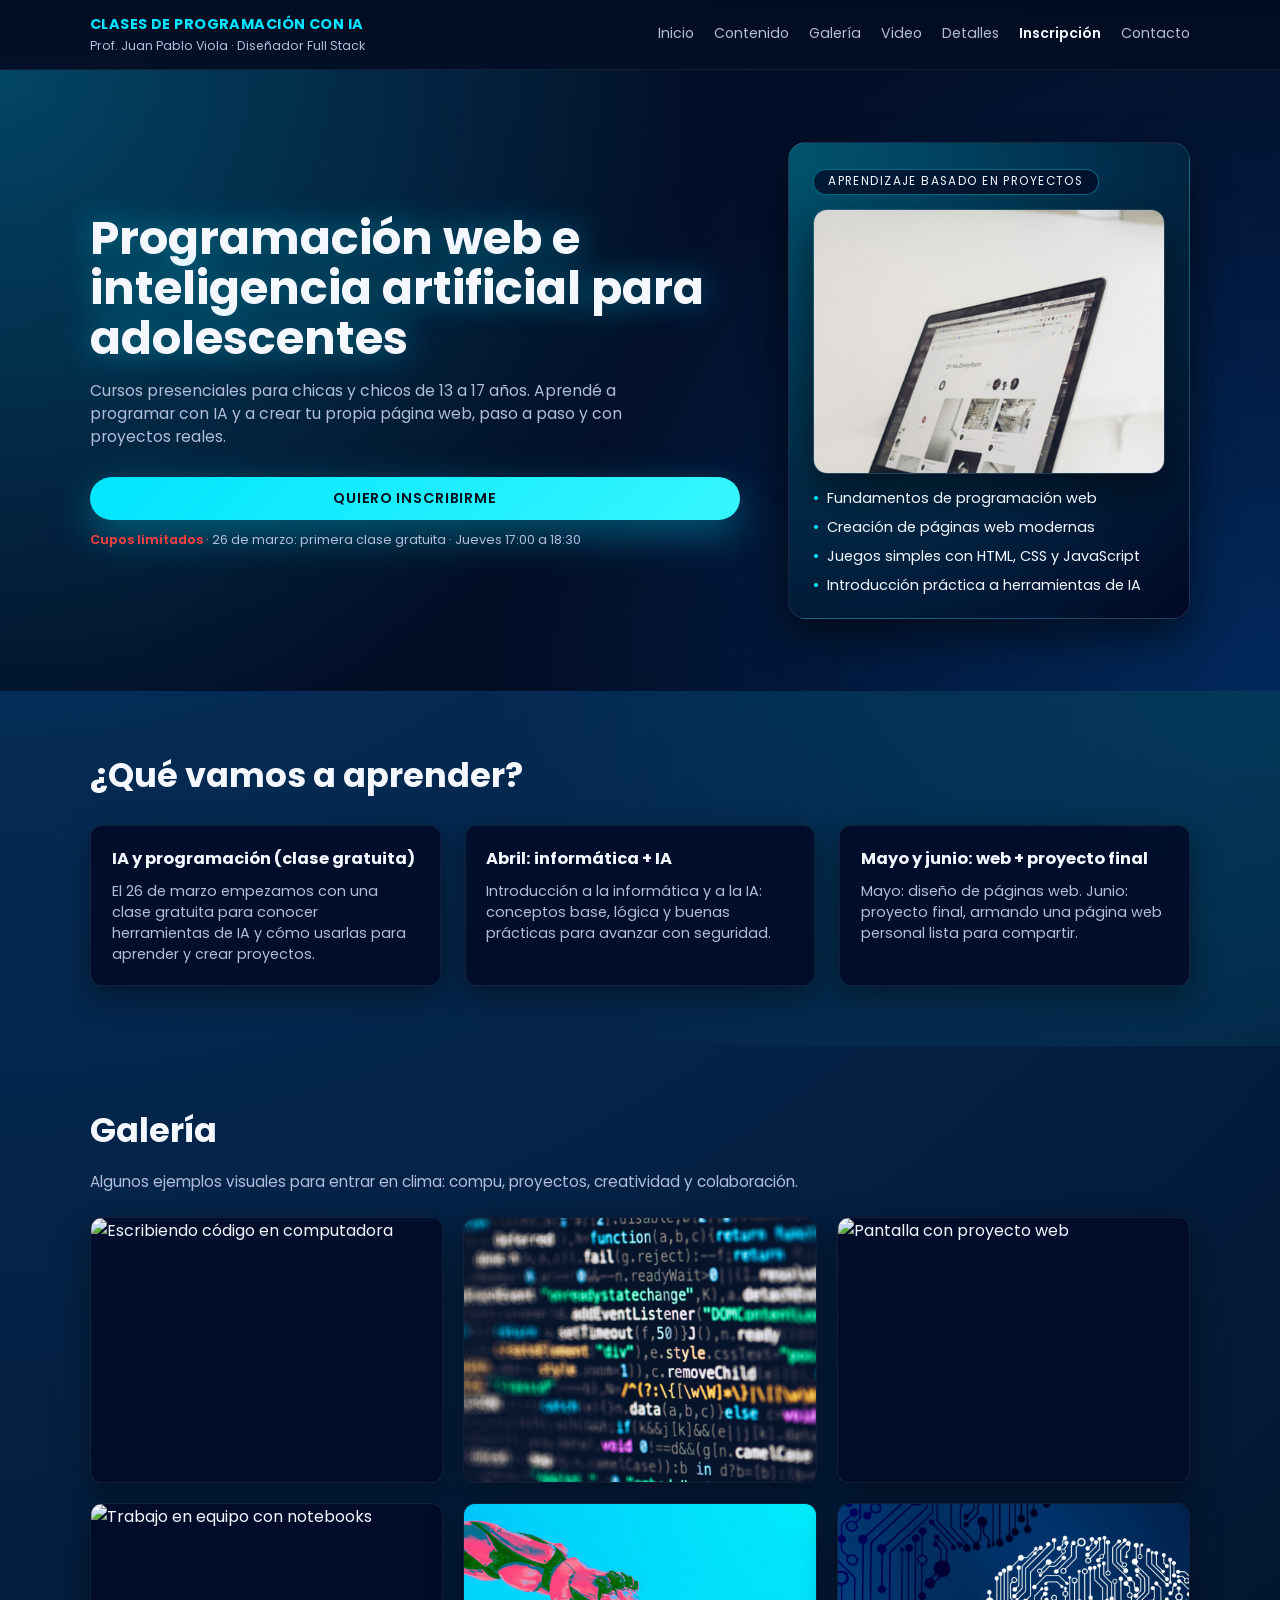
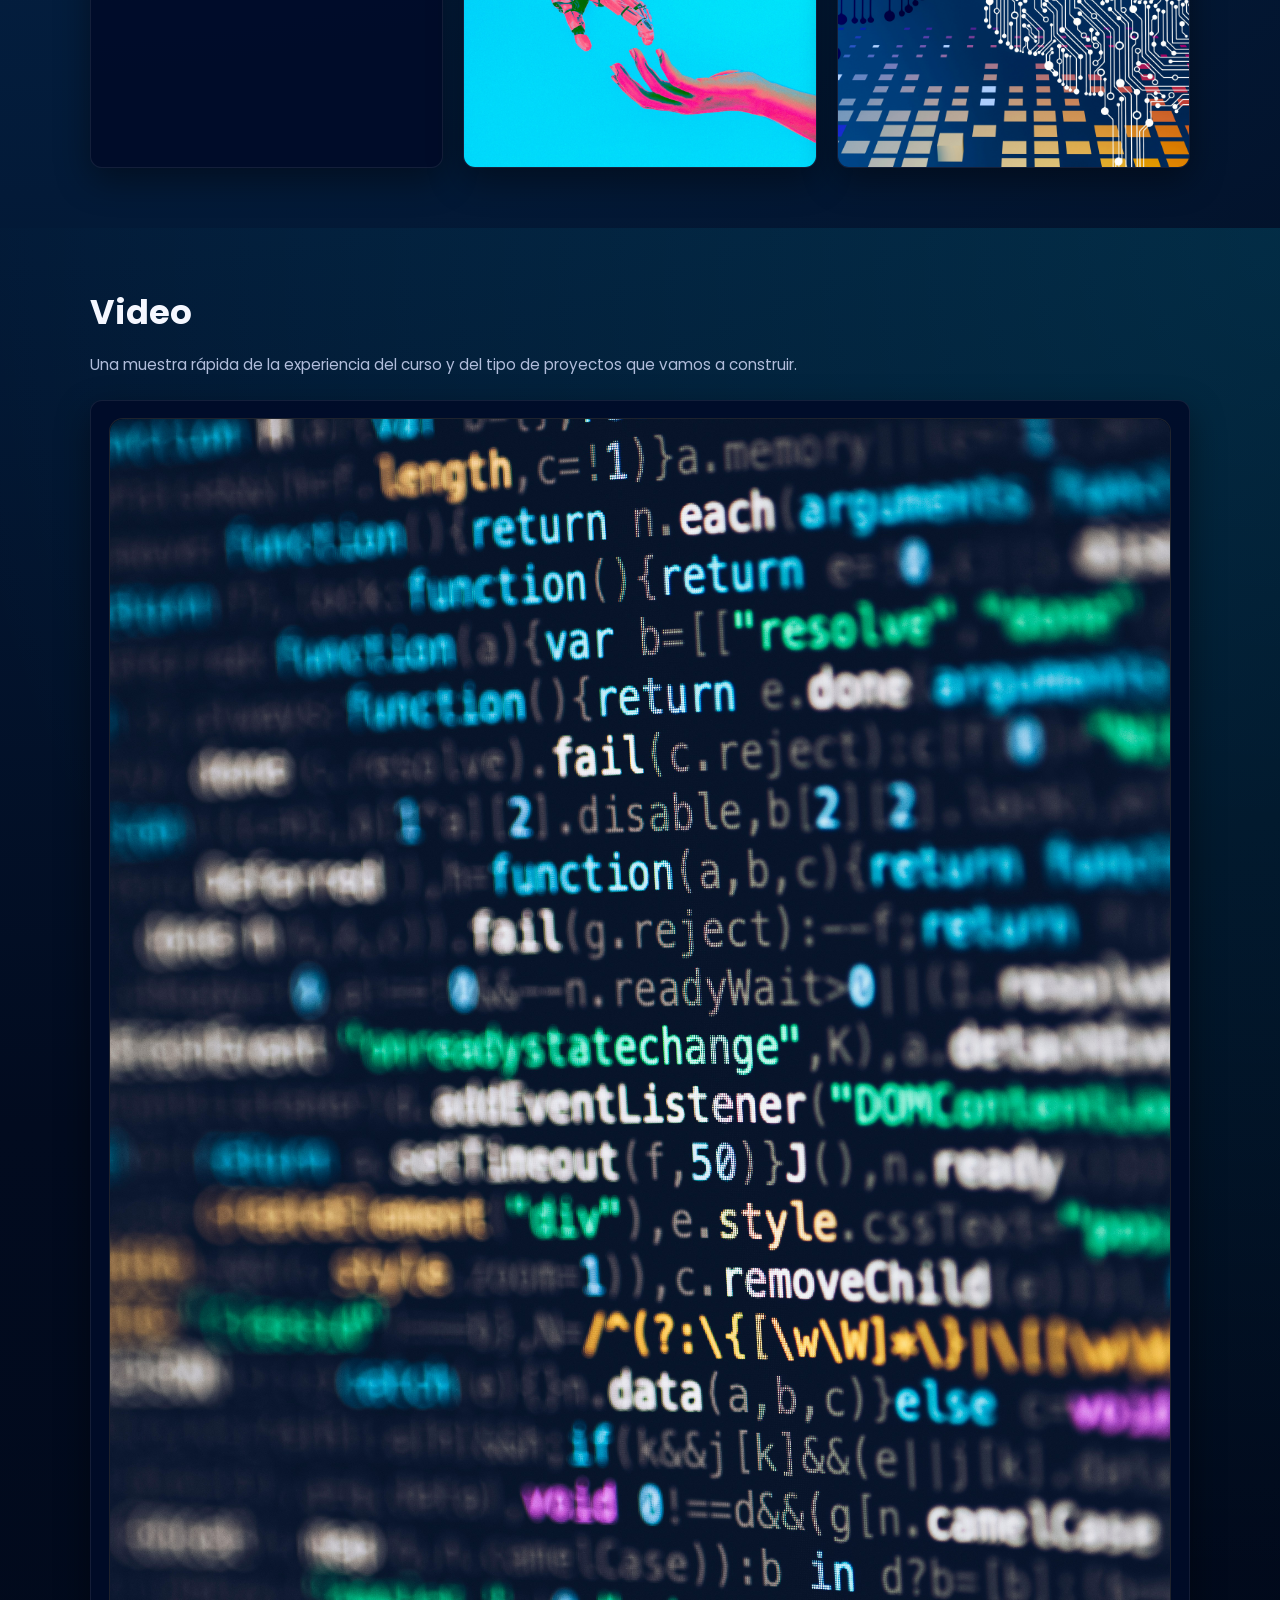
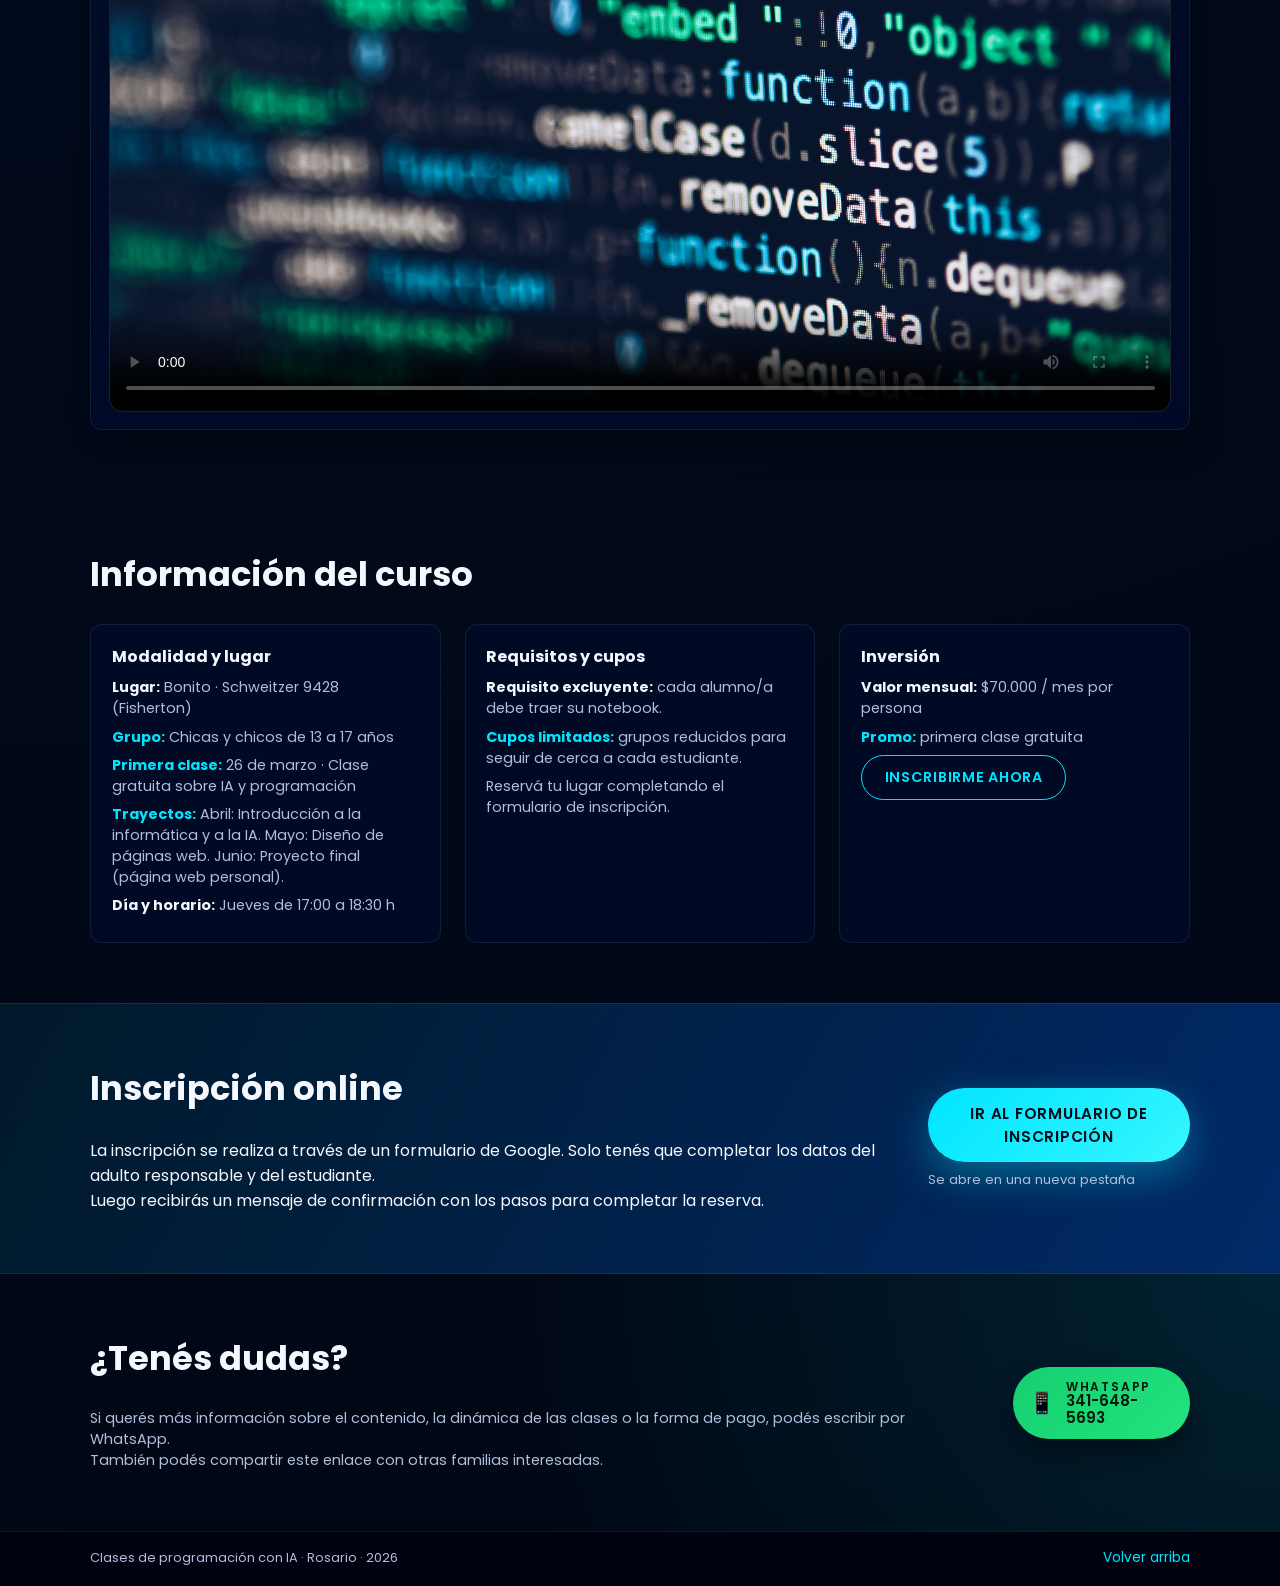
==== index.html @ 6ad3f444 "Agregar galería, video y actualizar info del curso" ====
<!DOCTYPE html>
<html lang="es">
<head>
  <meta charset="UTF-8">
  <meta name="viewport" content="width=device-width, initial-scale=1.0">
  <title>Clases de Programación con IA</title>
  <link rel="preconnect" href="https://fonts.googleapis.com">
  <link rel="preconnect" href="https://fonts.gstatic.com" crossorigin>
  <link href="https://fonts.googleapis.com/css2?family=Poppins:wght@300;400;600;700&display=swap" rel="stylesheet">
  <link rel="stylesheet" href="styles.css">
</head>
<body>
  <header class="header">
    <div class="container header-content">
      <div class="logo-area">
        <span class="logo-main">Clases de programación con IA</span>
        <span class="logo-sub">Prof. Juan Pablo Viola · Diseñador Full Stack</span>
      </div>
      <nav class="nav">
        <a href="#inicio" class="nav-link">Inicio</a>
        <a href="#contenido" class="nav-link">Contenido</a>
        <a href="#galeria" class="nav-link">Galería</a>
        <a href="#video" class="nav-link">Video</a>
        <a href="#detalles" class="nav-link">Detalles</a>
        <a href="#inscripcion" class="nav-link nav-highlight">Inscripción</a>
        <a href="#contacto" class="nav-link">Contacto</a>
      </nav>
    </div>
  </header>

  <main>
    <section id="inicio" class="section hero">
      <div class="hero-overlay"></div>
      <div class="container hero-content">
        <div class="hero-text">
          <h1>Programación web e inteligencia artificial para adolescentes</h1>
          <p class="hero-subtitle">Cursos presenciales para chicas y chicos de 13 a 17 años. Aprendé a programar con IA y a crear tu propia página web, paso a paso y con proyectos reales.</p>
          <div class="hero-cta">
            <button id="btn-inscripcion-hero" class="btn btn-primary">Quiero inscribirme</button>
            <span class="hero-note"><span class="hero-note-danger">Cupos limitados</span> · 26 de marzo: primera clase gratuita · Jueves 17:00 a 18:30</span>
          </div>
        </div>
        <div class="hero-side">
          <div class="hero-badge">Aprendizaje basado en proyectos</div>
          <img class="hero-photo" src="assests/charlesdeluvio-HTDVSbFsy3U-unsplash.jpg" alt="Adolescentes aprendiendo programación en notebook" loading="lazy">
          <ul class="hero-list">
            <li>Fundamentos de programación web</li>
            <li>Creación de páginas web modernas</li>
            <li>Juegos simples con HTML, CSS y JavaScript</li>
            <li>Introducción práctica a herramientas de IA</li>
          </ul>
        </div>
      </div>
    </section>

    <section id="contenido" class="section section-alt">
      <div class="container">
        <h2>¿Qué vamos a aprender?</h2>
        <div class="grid-3">
          <article class="card">
            <h3>IA y programación (clase gratuita)</h3>
            <p>El 26 de marzo empezamos con una clase gratuita para conocer herramientas de IA y cómo usarlas para aprender y crear proyectos.</p>
          </article>
          <article class="card">
            <h3>Abril: informática + IA</h3>
            <p>Introducción a la informática y a la IA: conceptos base, lógica y buenas prácticas para avanzar con seguridad.</p>
          </article>
          <article class="card">
            <h3>Mayo y junio: web + proyecto final</h3>
            <p>Mayo: diseño de páginas web. Junio: proyecto final, armando una página web personal lista para compartir.</p>
          </article>
        </div>
      </div>
    </section>

    <section id="galeria" class="section">
      <div class="container">
        <h2>Galería</h2>
        <p class="section-lead">Algunos ejemplos visuales para entrar en clima: compu, proyectos, creatividad y colaboración.</p>
        <div class="gallery-grid">
          <a class="gallery-item" href="assests/emiliano-vittoriosi-G_vWviqUCCg-unsplash.jpg" target="_blank" rel="noopener noreferrer">
            <img src="assests/emiliano-vittoriosi-G_vWviqUCCg-unsplash.jpg" alt="Escribiendo código en computadora" loading="lazy">
          </a>
          <a class="gallery-item" href="assests/markus-spiske-MgtHZ4zlC1U-unsplash.jpg" target="_blank" rel="noopener noreferrer">
            <img src="assests/markus-spiske-MgtHZ4zlC1U-unsplash.jpg" alt="Código y programación web" loading="lazy">
          </a>
          <a class="gallery-item" href="assests/maik-jonietz-_yMciiStJyY-unsplash.jpg" target="_blank" rel="noopener noreferrer">
            <img src="assests/maik-jonietz-_yMciiStJyY-unsplash.jpg" alt="Pantalla con proyecto web" loading="lazy">
          </a>
          <a class="gallery-item" href="assests/igor-omilaev-gVQLAbGVB6Q-unsplash.jpg" target="_blank" rel="noopener noreferrer">
            <img src="assests/igor-omilaev-gVQLAbGVB6Q-unsplash.jpg" alt="Trabajo en equipo con notebooks" loading="lazy">
          </a>
          <a class="gallery-item" href="assests/cash-macanaya-X9Cemmq4YjM-unsplash.jpg" target="_blank" rel="noopener noreferrer">
            <img src="assests/cash-macanaya-X9Cemmq4YjM-unsplash.jpg" alt="Estudiante concentrado programando" loading="lazy">
          </a>
          <a class="gallery-item" href="assests/steve-johnson-_0iV9LmPDn0-unsplash.jpg" target="_blank" rel="noopener noreferrer">
            <img src="assests/steve-johnson-_0iV9LmPDn0-unsplash.jpg" alt="Ilustración tecnológica y redes" loading="lazy">
          </a>
        </div>
      </div>
    </section>

    <section id="video" class="section section-alt">
      <div class="container">
        <h2>Video</h2>
        <p class="section-lead">Una muestra rápida de la experiencia del curso y del tipo de proyectos que vamos a construir.</p>
        <div class="video-card">
          <video class="promo-video" controls playsinline preload="metadata" poster="assests/markus-spiske-MgtHZ4zlC1U-unsplash.jpg">
            <source src="assests/cursoProgramacion_video.mp4" type="video/mp4">
            Tu navegador no soporta video HTML5. Podés descargarlo <a href="assests/cursoProgramacion_video.mp4">acá</a>.
          </video>
        </div>
      </div>
    </section>

    <section id="detalles" class="section">
      <div class="container">
        <h2>Información del curso</h2>
        <div class="details-grid">
          <div class="details-col">
            <h3>Modalidad y lugar</h3>
            <p><strong>Lugar:</strong> Bonito · Schweitzer 9428 (Fisherton)</p>
            <p><strong>Grupo:</strong> Chicas y chicos de 13 a 17 años</p>
            <p><strong>Primera clase:</strong> 26 de marzo · Clase gratuita sobre IA y programación</p>
            <p><strong>Trayectos:</strong> Abril: Introducción a la informática y a la IA. Mayo: Diseño de páginas web. Junio: Proyecto final (página web personal).</p>
            <p><strong>Día y horario:</strong> Jueves de 17:00 a 18:30 h</p>
          </div>
          <div class="details-col">
            <h3>Requisitos y cupos</h3>
            <p><strong>Requisito excluyente:</strong> cada alumno/a debe traer su notebook.</p>
            <p><strong>Cupos limitados:</strong> grupos reducidos para seguir de cerca a cada estudiante.</p>
            <p class="details-highlight">Reservá tu lugar completando el formulario de inscripción.</p>
          </div>
          <div class="details-col">
            <h3>Inversión</h3>
            <p><strong>Valor mensual:</strong> $70.000 / mes por persona</p>
            <p><strong>Promo:</strong> primera clase gratuita</p>
            <button id="btn-inscripcion-detalles" class="btn btn-outline">Inscribirme ahora</button>
          </div>
        </div>
      </div>
    </section>

    <section id="inscripcion" class="section section-accent">
      <div class="container inscripcion-content">
        <div>
          <h2>Inscripción online</h2>
          <p>La inscripción se realiza a través de un formulario de Google. Solo tenés que completar los datos del adulto responsable y del estudiante.</p>
          <p>Luego recibirás un mensaje de confirmación con los pasos para completar la reserva.</p>
        </div>
        <div class="inscripcion-actions">
          <button id="btn-inscripcion-form" class="btn btn-primary btn-lg">Ir al formulario de inscripción</button>
          <span class="inscripcion-note">Se abre en una nueva pestaña</span>
        </div>
      </div>
    </section>

    <section id="contacto" class="section section-alt">
      <div class="container contacto-content">
        <div>
          <h2>¿Tenés dudas?</h2>
          <p>Si querés más información sobre el contenido, la dinámica de las clases o la forma de pago, podés escribir por WhatsApp.</p>
          <p>También podés compartir este enlace con otras familias interesadas.</p>
        </div>
        <a href="https://wa.me/543416485693" class="whatsapp-link" target="_blank" rel="noopener noreferrer">
          <span class="whatsapp-icon">📱</span>
          <span class="whatsapp-text">
            <span class="whatsapp-label">WhatsApp</span>
            <span class="whatsapp-number">341-648-5693</span>
          </span>
        </a>
      </div>
    </section>
  </main>

  <footer class="footer">
    <div class="container footer-content">
      <span>Clases de programación con IA · Rosario · 2026</span>
      <button id="btn-volver-arriba" class="btn-link">Volver arriba</button>
    </div>
  </footer>

  <script src="script.js" defer></script>
</body>
</html>
---- styles.css ----
:root {
  --color-bg: #020b1f;
  --color-bg-alt: #04142f;
  --color-accent: #00e5ff;
  --color-accent-soft: rgba(0, 229, 255, 0.16);
  --color-danger: #ff4040;
  --color-text: #f5f7ff;
  --color-muted: #b1bddb;
  --color-border: rgba(255, 255, 255, 0.08);
  --shadow-soft: 0 18px 40px rgba(0, 0, 0, 0.55);
  --radius-lg: 18px;
  --radius-md: 12px;
  --radius-pill: 999px;
}

* {
  box-sizing: border-box;
  margin: 0;
  padding: 0;
}

body {
  font-family: "Poppins", system-ui, -apple-system, BlinkMacSystemFont, "Segoe UI", sans-serif;
  background: radial-gradient(circle at top left, #053768 0, #020b1f 55%, #000714 100%);
  color: var(--color-text);
  min-height: 100vh;
}

img {
  max-width: 100%;
  display: block;
}

a {
  text-decoration: none;
  color: inherit;
}

button {
  font-family: inherit;
}

.container {
  width: min(1100px, 92vw);
  margin: 0 auto;
}

.header {
  position: sticky;
  top: 0;
  z-index: 20;
  background: linear-gradient(to bottom, rgba(2, 11, 31, 0.96), rgba(2, 11, 31, 0.86));
  backdrop-filter: blur(14px);
  border-bottom: 1px solid var(--color-border);
}

.header-content {
  display: flex;
  align-items: center;
  justify-content: space-between;
  gap: 2rem;
  padding: 0.9rem 0;
}

.logo-area {
  display: flex;
  flex-direction: column;
  gap: 0.1rem;
}

.logo-main {
  font-weight: 700;
  letter-spacing: 0.03em;
  text-transform: uppercase;
  font-size: 0.9rem;
  color: var(--color-accent);
}

.logo-sub {
  font-size: 0.78rem;
  color: var(--color-muted);
}

.nav {
  display: flex;
  gap: 1.25rem;
  font-size: 0.88rem;
}

.nav-link {
  position: relative;
  color: var(--color-muted);
  padding-bottom: 0.15rem;
}

.nav-link::after {
  content: "";
  position: absolute;
  left: 0;
  bottom: 0;
  width: 0;
  height: 2px;
  border-radius: 999px;
  background: linear-gradient(90deg, var(--color-accent), #36f6ff);
  transition: width 0.2s ease-out;
}

.nav-link:hover,
.nav-link:focus-visible {
  color: var(--color-text);
}

.nav-link:hover::after,
.nav-link:focus-visible::after {
  width: 100%;
}

.nav-highlight {
  color: var(--color-text);
  font-weight: 600;
}

.section {
  padding: 3.75rem 0;
}

.section-alt {
  background: radial-gradient(circle at top right, rgba(0, 229, 255, 0.12), transparent 60%);
}

.section-accent {
  background: linear-gradient(120deg, rgba(0, 229, 255, 0.08), rgba(0, 44, 111, 0.92));
  border-block: 1px solid var(--color-border);
}

.section h2 {
  font-size: clamp(1.65rem, 2vw + 1rem, 2.1rem);
  margin-bottom: 1.5rem;
}

.section-lead {
  font-size: 0.95rem;
  color: var(--color-muted);
  max-width: 52rem;
  margin-top: -0.6rem;
  margin-bottom: 1.5rem;
}

.hero {
  position: relative;
  padding-top: 4.5rem;
  padding-bottom: 4.5rem;
  overflow: hidden;
}

.hero-overlay {
  position: absolute;
  inset: 0;
  background-image:
    radial-gradient(circle at 0% 0%, rgba(0, 229, 255, 0.28), transparent 50%),
    radial-gradient(circle at 100% 100%, rgba(0, 55, 122, 0.7), transparent 55%),
    linear-gradient(135deg, rgba(3, 7, 33, 0.9), rgba(2, 11, 31, 1));
  opacity: 0.9;
}

.hero::before {
  content: "";
  position: absolute;
  inset: 30% -40% -10%;
  background-image: linear-gradient(120deg, rgba(0, 229, 255, 0.4) 0, transparent 40%, transparent 60%, rgba(0, 229, 255, 0.4) 100%);
  opacity: 0.12;
  transform: skewY(-6deg);
}

.hero-content {
  position: relative;
  display: grid;
  grid-template-columns: minmax(0, 2.1fr) minmax(0, 1.3fr);
  gap: 3rem;
  align-items: center;
}

.hero-text h1 {
  font-size: clamp(2.15rem, 2.8vw + 1.4rem, 2.9rem);
  line-height: 1.08;
  margin-bottom: 1rem;
  text-shadow: 0 0 32px rgba(0, 229, 255, 0.45);
}

.hero-subtitle {
  font-size: 0.98rem;
  color: var(--color-muted);
  max-width: 34rem;
}

.hero-cta {
  margin-top: 1.8rem;
  display: flex;
  flex-direction: column;
  gap: 0.7rem;
}

.hero-note {
  font-size: 0.8rem;
  color: var(--color-muted);
}

.hero-note-danger {
  color: var(--color-danger);
  font-weight: 600;
}

.hero-side {
  background: radial-gradient(circle at top left, rgba(0, 229, 255, 0.32), rgba(0, 6, 33, 0.95));
  border-radius: var(--radius-lg);
  padding: 1.6rem 1.5rem 1.4rem;
  border: 1px solid rgba(255, 255, 255, 0.1);
  box-shadow: var(--shadow-soft);
  display: flex;
  flex-direction: column;
  gap: 0.9rem;
}

.hero-photo {
  width: 100%;
  aspect-ratio: 4 / 3;
  object-fit: cover;
  border-radius: 14px;
  border: 1px solid rgba(255, 255, 255, 0.12);
  box-shadow: 0 16px 40px rgba(0, 0, 0, 0.55);
}

.hero-badge {
  align-self: flex-start;
  padding: 0.22rem 0.9rem;
  border-radius: var(--radius-pill);
  font-size: 0.74rem;
  text-transform: uppercase;
  letter-spacing: 0.12em;
  background: rgba(0, 11, 37, 0.76);
  border: 1px solid rgba(0, 229, 255, 0.4);
}

.hero-list {
  list-style: none;
  display: flex;
  flex-direction: column;
  gap: 0.5rem;
  font-size: 0.9rem;
}

.hero-list li::before {
  content: "•";
  color: var(--color-accent);
  margin-right: 0.5rem;
}

.grid-3 {
  display: grid;
  grid-template-columns: repeat(3, minmax(0, 1fr));
  gap: 1.5rem;
  margin-top: 0.8rem;
}

.card {
  background: rgba(1, 12, 40, 0.9);
  border-radius: var(--radius-md);
  padding: 1.25rem 1.3rem;
  border: 1px solid var(--color-border);
  box-shadow: 0 10px 30px rgba(0, 0, 0, 0.4);
}

.card h3 {
  font-size: 1.02rem;
  margin-bottom: 0.6rem;
}

.card p {
  font-size: 0.9rem;
  color: var(--color-muted);
}

.gallery-grid {
  display: grid;
  grid-template-columns: repeat(3, minmax(0, 1fr));
  gap: 1.25rem;
}

.gallery-item {
  display: block;
  border-radius: var(--radius-md);
  overflow: hidden;
  border: 1px solid var(--color-border);
  background: rgba(1, 12, 40, 0.9);
  box-shadow: 0 12px 34px rgba(0, 0, 0, 0.42);
  transition: transform 0.14s ease-out, box-shadow 0.14s ease-out, border-color 0.14s ease-out;
}

.gallery-item:hover,
.gallery-item:focus-visible {
  transform: translateY(-2px);
  border-color: rgba(0, 229, 255, 0.35);
  box-shadow: 0 18px 44px rgba(0, 0, 0, 0.55);
}

.gallery-item img {
  width: 100%;
  height: 100%;
  aspect-ratio: 4 / 3;
  object-fit: cover;
}

.video-card {
  background: rgba(1, 12, 40, 0.9);
  border-radius: var(--radius-md);
  padding: 1.1rem;
  border: 1px solid var(--color-border);
  box-shadow: 0 12px 34px rgba(0, 0, 0, 0.42);
}

.promo-video {
  width: 100%;
  display: block;
  border-radius: 14px;
  border: 1px solid rgba(255, 255, 255, 0.12);
  background: rgba(0, 0, 0, 0.6);
}

.details-grid {
  display: grid;
  grid-template-columns: repeat(3, minmax(0, 1fr));
  gap: 1.5rem;
  margin-top: 0.8rem;
}

.details-col {
  background: rgba(1, 11, 37, 0.95);
  border-radius: var(--radius-md);
  padding: 1.2rem 1.3rem;
  border: 1px solid var(--color-border);
}

.details-col h3 {
  font-size: 1rem;
  margin-bottom: 0.5rem;
}

.details-col p {
  font-size: 0.9rem;
  color: var(--color-muted);
  margin-bottom: 0.45rem;
}

.details-highlight {
  margin-top: 0.4rem;
  color: var(--color-accent);
}

.inscripcion-content {
  display: flex;
  align-items: center;
  justify-content: space-between;
  gap: 2.5rem;
}

.inscripcion-actions {
  display: flex;
  flex-direction: column;
  gap: 0.5rem;
  align-items: flex-start;
}

.inscripcion-note {
  font-size: 0.82rem;
  color: var(--color-muted);
}

.contacto-content {
  display: flex;
  align-items: center;
  justify-content: space-between;
  gap: 2.5rem;
}

.contacto-content p {
  font-size: 0.9rem;
  color: var(--color-muted);
}

.whatsapp-link {
  display: inline-flex;
  align-items: center;
  gap: 0.7rem;
  padding: 0.8rem 1rem;
  border-radius: var(--radius-pill);
  background: linear-gradient(135deg, #15d072, #23e27e);
  color: #021b09;
  font-weight: 600;
  box-shadow: 0 12px 28px rgba(0, 0, 0, 0.45);
}

.whatsapp-icon {
  font-size: 1.3rem;
}

.whatsapp-text {
  display: flex;
  flex-direction: column;
  line-height: 1.1;
}

.whatsapp-label {
  font-size: 0.75rem;
  text-transform: uppercase;
  letter-spacing: 0.15em;
}

.whatsapp-number {
  font-size: 0.95rem;
}

.btn {
  border: none;
  border-radius: var(--radius-pill);
  padding: 0.7rem 1.4rem;
  font-size: 0.9rem;
  font-weight: 600;
  letter-spacing: 0.05em;
  text-transform: uppercase;
  cursor: pointer;
  transition: transform 0.12s ease-out, box-shadow 0.12s ease-out, background 0.12s ease-out, color 0.12s ease-out, border-color 0.12s ease-out;
}

.btn-primary {
  background: linear-gradient(135deg, var(--color-accent), #36f6ff);
  color: #02101b;
  box-shadow: 0 14px 40px rgba(0, 229, 255, 0.35);
}

.btn-primary:hover {
  transform: translateY(-1px);
  box-shadow: 0 16px 46px rgba(0, 229, 255, 0.45);
}

.btn-outline {
  background: transparent;
  color: var(--color-accent);
  border: 1px solid var(--color-accent);
}

.btn-outline:hover {
  background: var(--color-accent-soft);
}

.btn-lg {
  padding-inline: 1.9rem;
  padding-block: 0.9rem;
  font-size: 0.95rem;
}

.btn-link {
  border: none;
  background: none;
  color: var(--color-accent);
  font-size: 0.85rem;
  cursor: pointer;
  padding: 0;
}

.btn-link:hover {
  text-decoration: underline;
}

.footer {
  border-top: 1px solid var(--color-border);
  background: rgba(0, 3, 16, 0.96);
}

.footer-content {
  display: flex;
  align-items: center;
  justify-content: space-between;
  gap: 1rem;
  padding: 1rem 0 1.1rem;
  font-size: 0.8rem;
  color: var(--color-muted);
}

.footer-content span {
  white-space: nowrap;
}

.footer-content button {
  white-space: nowrap;
}

.details-col p strong {
  color: var(--color-text);
}

.details-col p:nth-child(3) strong,
.details-col p:nth-child(4) strong,
.details-col p:nth-child(5) strong {
  color: var(--color-accent);
}

.details-col p:nth-child(2) strong {
  color: var(--color-text);
}

.section-accent .details-highlight,
.section-accent .inscripcion-note {
  color: var(--color-muted);
}

.danger-text {
  color: var(--color-danger);
}

@media (max-width: 900px) {
  .header-content {
    flex-direction: column;
    align-items: flex-start;
  }

  .nav {
    flex-wrap: wrap;
  }

  .hero-content {
    grid-template-columns: minmax(0, 1.7fr);
  }

  .hero-side {
    margin-top: 1.8rem;
  }

  .grid-3,
  .details-grid,
  .gallery-grid {
    grid-template-columns: minmax(0, 1fr);
  }

  .inscripcion-content,
  .contacto-content {
    flex-direction: column;
    align-items: flex-start;
  }

  .footer-content {
    flex-direction: column;
    align-items: flex-start;
  }
}

@media (max-width: 600px) {
  .header-content {
    padding-inline: 0.4rem;
  }

  .hero {
    padding-top: 3.6rem;
  }

  .hero-text h1 {
    font-size: 1.85rem;
  }

  .hero-subtitle {
    font-size: 0.9rem;
  }

  .section {
    padding: 3rem 0;
  }
}
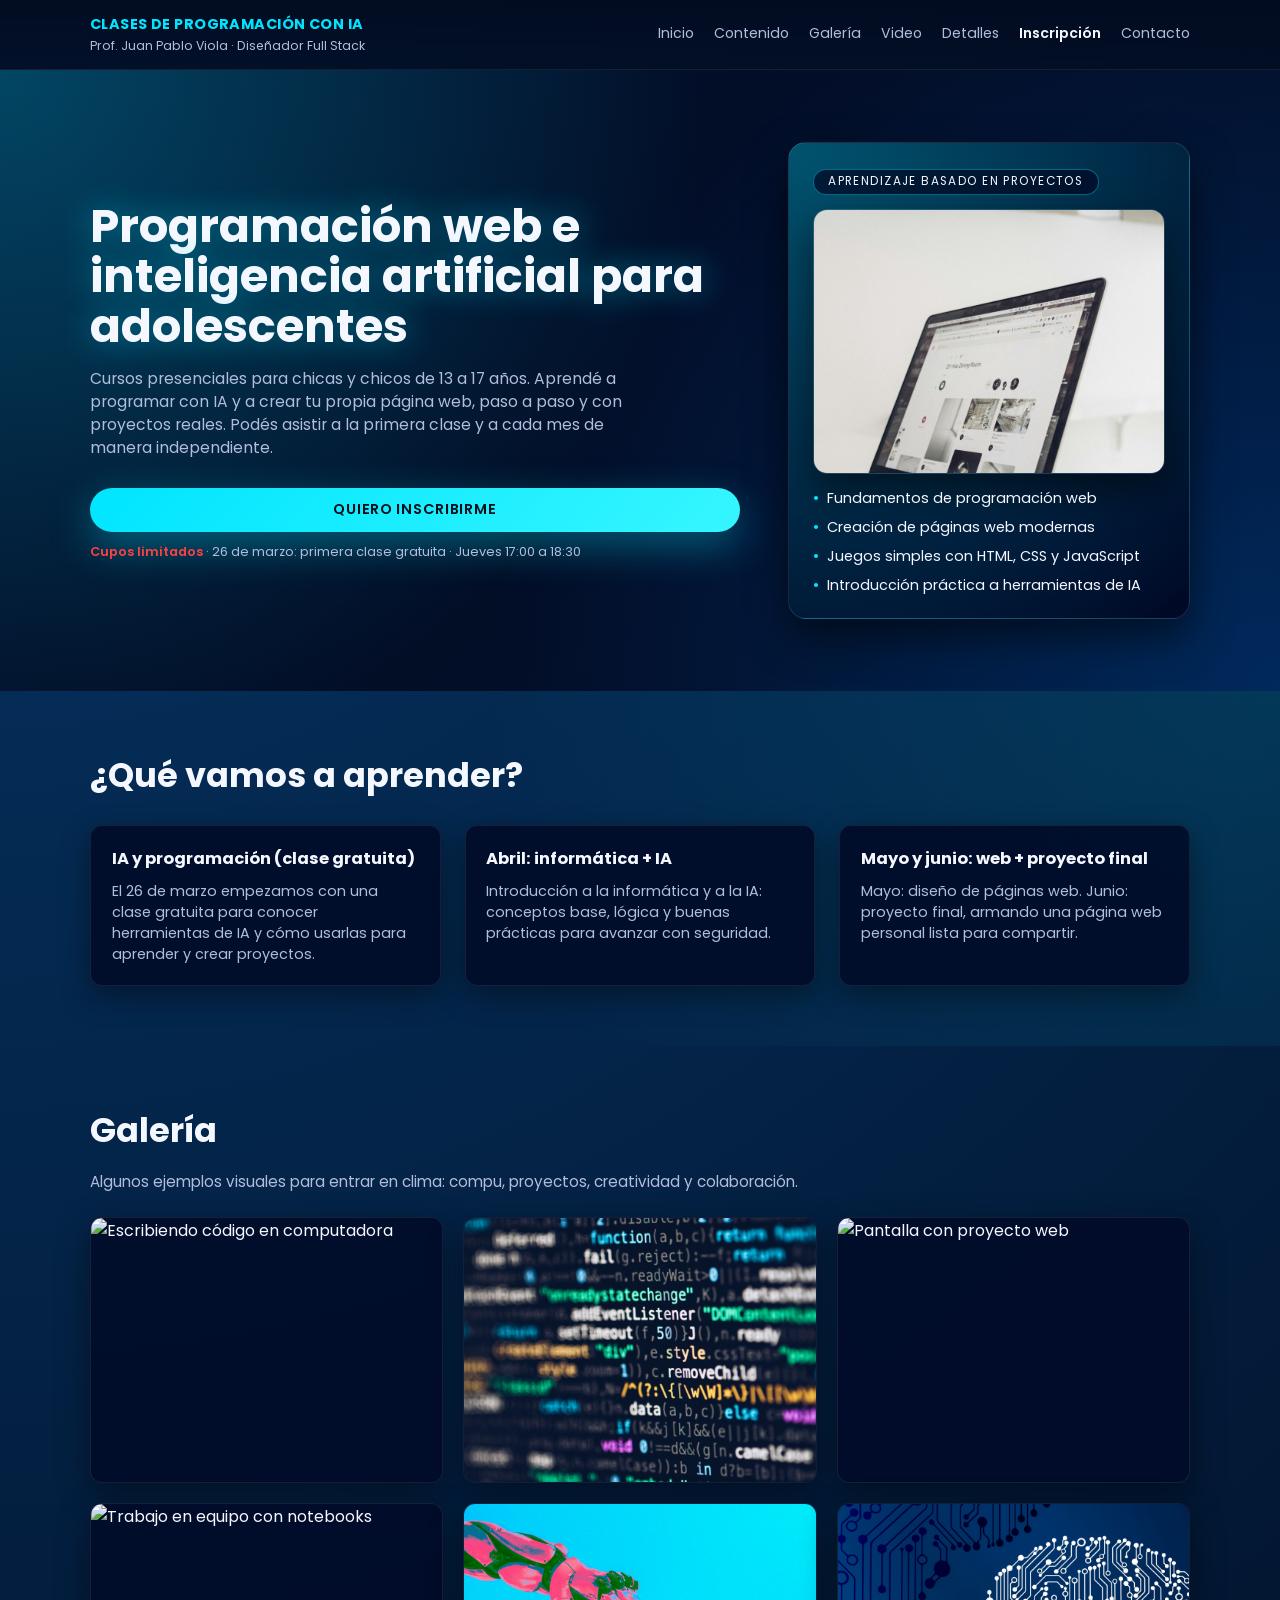
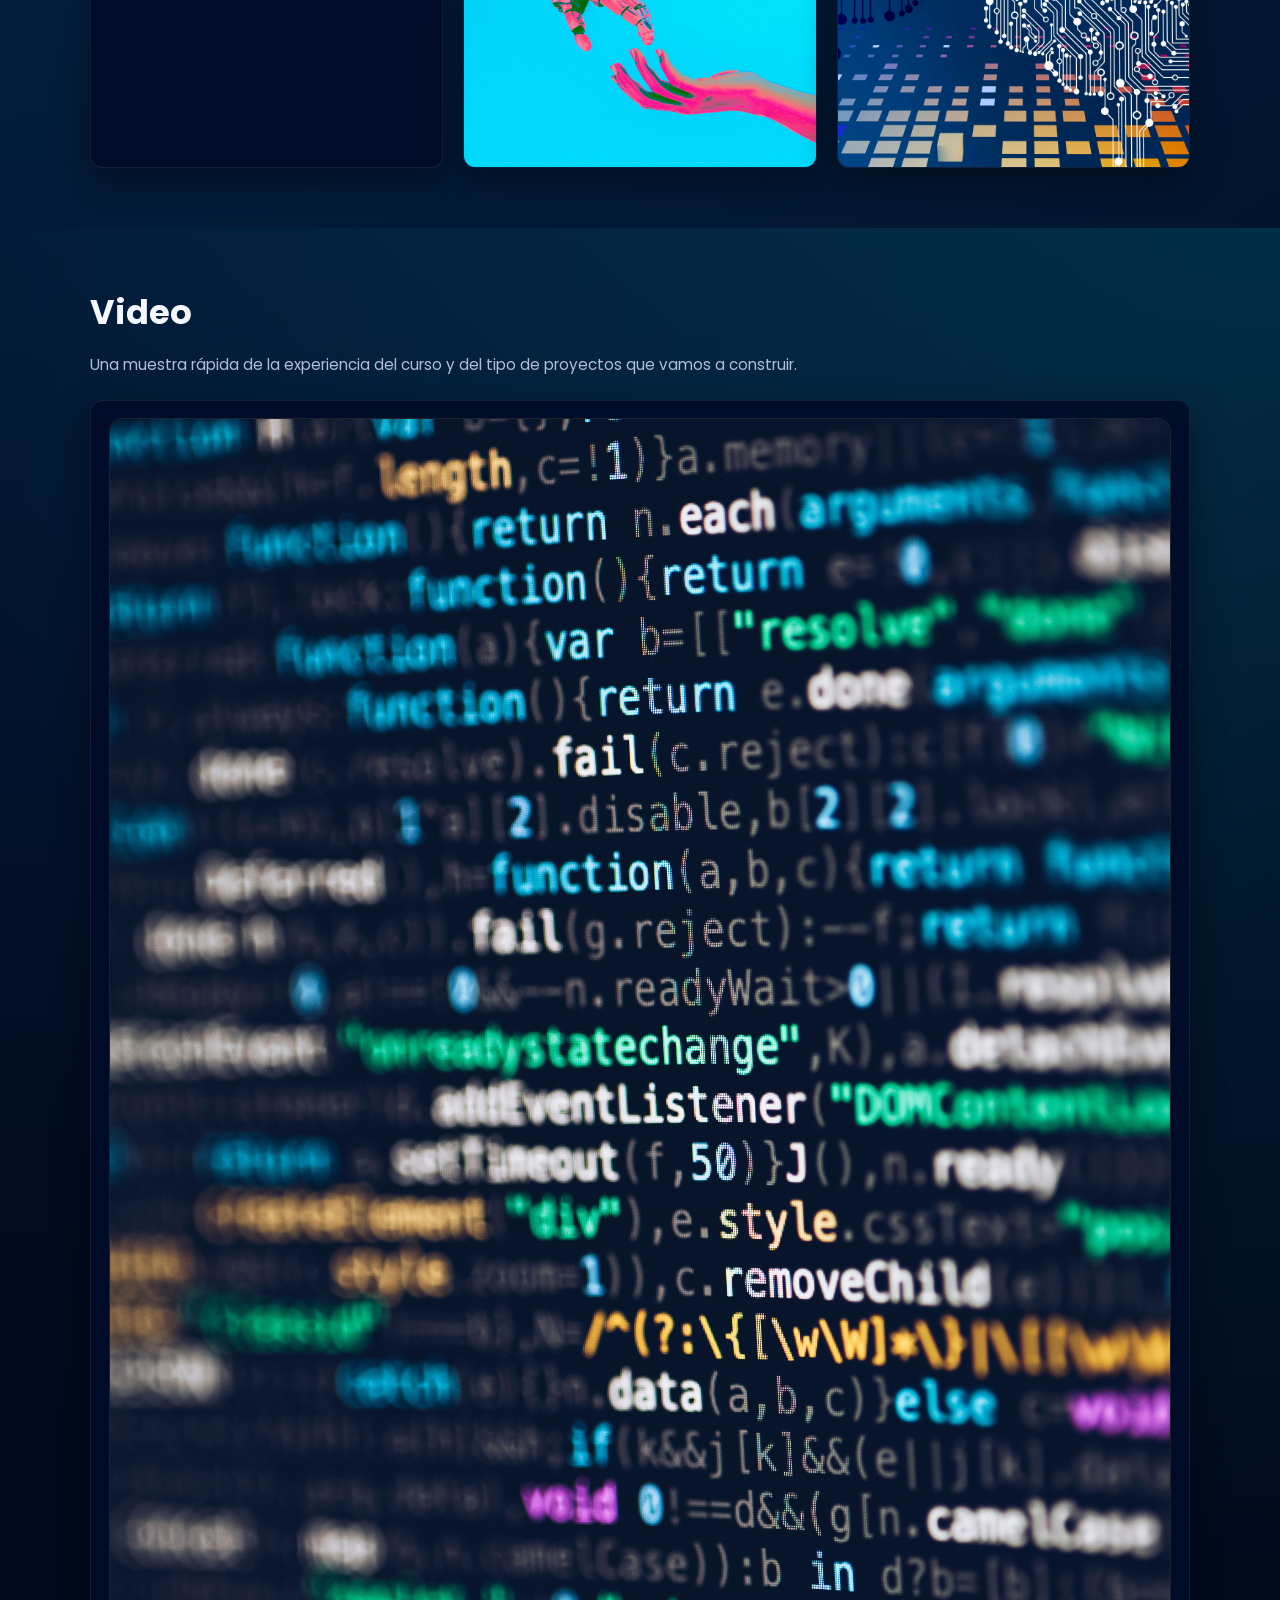
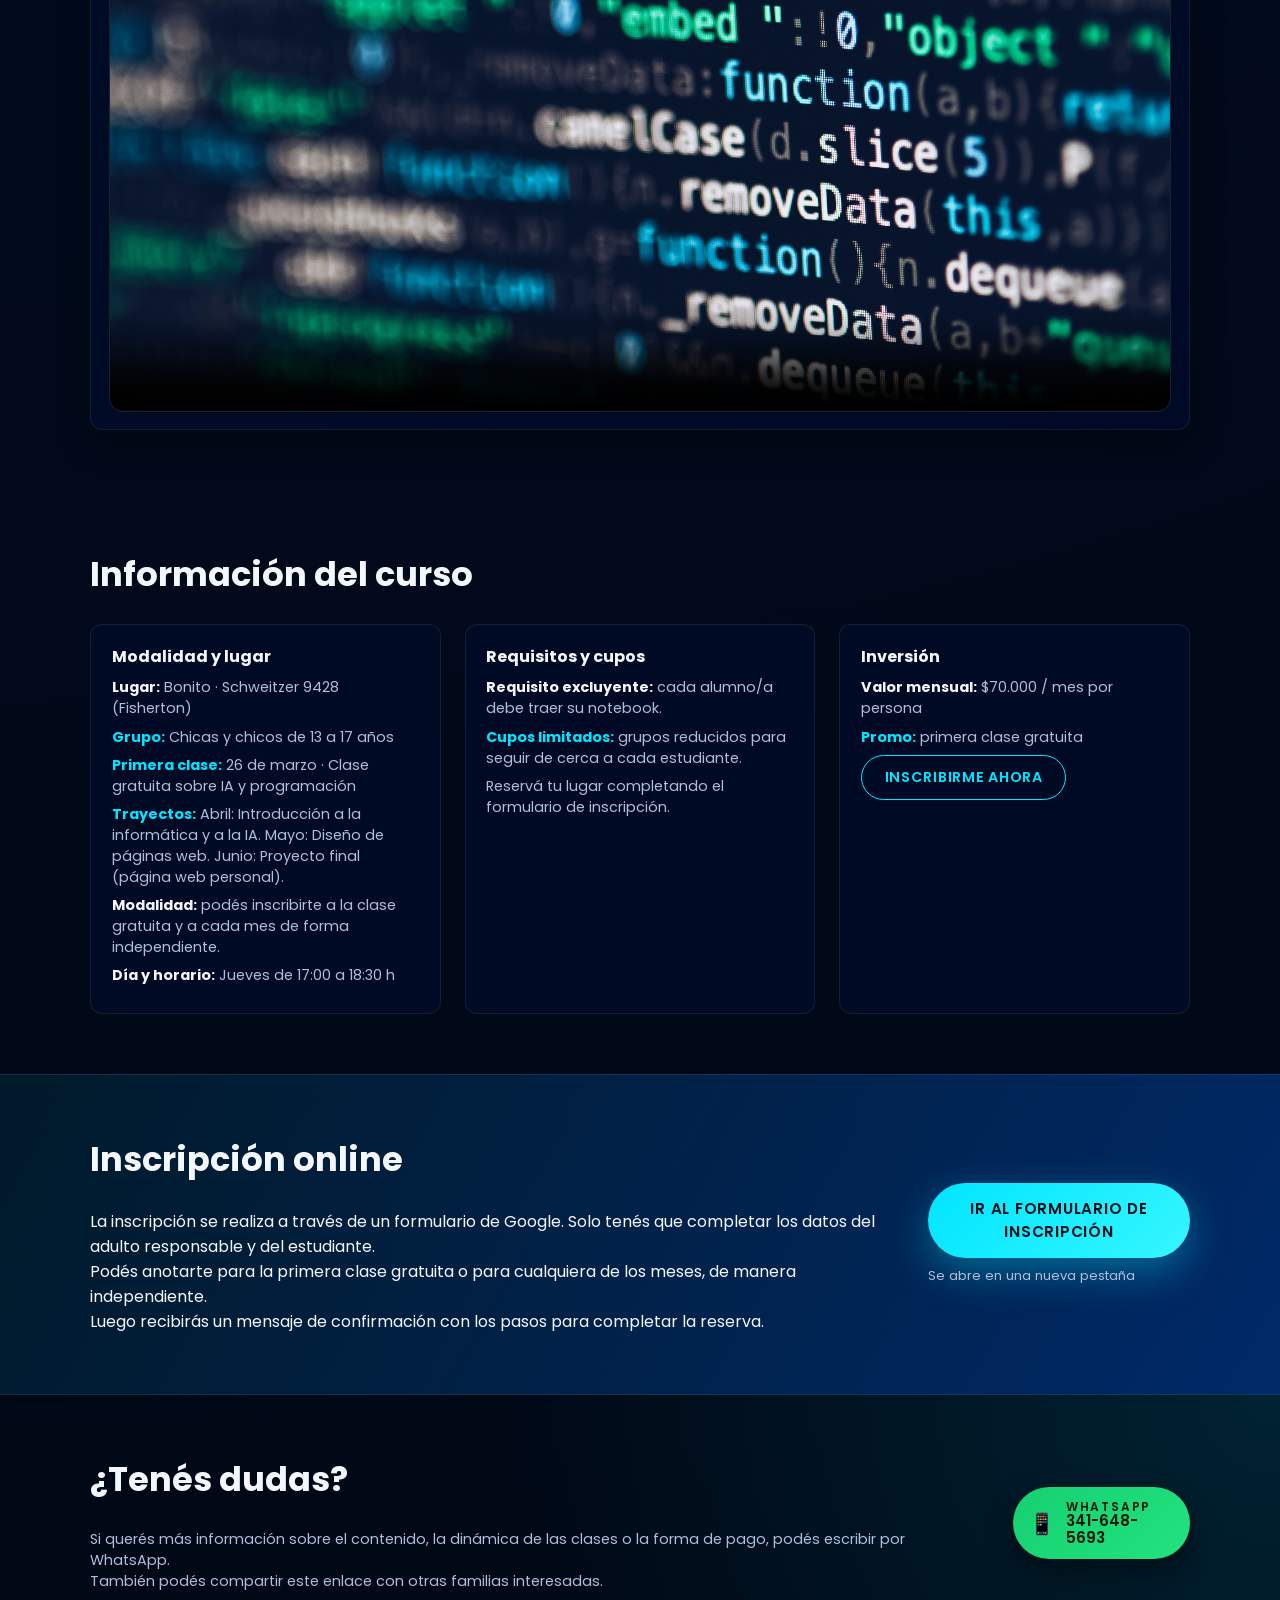
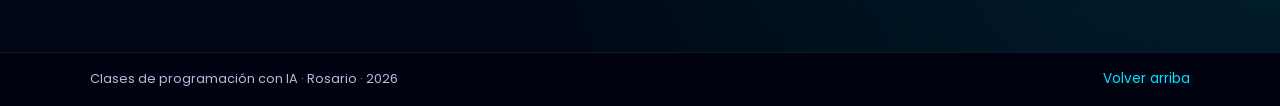
==== commit a47b8afb: "Aclarar inscripción por trayectos independientes" ====
--- a/index.html
+++ b/index.html
@@ -34,7 +34,7 @@
       <div class="container hero-content">
         <div class="hero-text">
           <h1>Programación web e inteligencia artificial para adolescentes</h1>
-          <p class="hero-subtitle">Cursos presenciales para chicas y chicos de 13 a 17 años. Aprendé a programar con IA y a crear tu propia página web, paso a paso y con proyectos reales.</p>
+          <p class="hero-subtitle">Cursos presenciales para chicas y chicos de 13 a 17 años. Aprendé a programar con IA y a crear tu propia página web, paso a paso y con proyectos reales. Podés asistir a la primera clase y a cada mes de manera independiente.</p>
           <div class="hero-cta">
             <button id="btn-inscripcion-hero" class="btn btn-primary">Quiero inscribirme</button>
             <span class="hero-note"><span class="hero-note-danger">Cupos limitados</span> · 26 de marzo: primera clase gratuita · Jueves 17:00 a 18:30</span>
@@ -123,6 +123,7 @@
             <p><strong>Grupo:</strong> Chicas y chicos de 13 a 17 años</p>
             <p><strong>Primera clase:</strong> 26 de marzo · Clase gratuita sobre IA y programación</p>
             <p><strong>Trayectos:</strong> Abril: Introducción a la informática y a la IA. Mayo: Diseño de páginas web. Junio: Proyecto final (página web personal).</p>
+            <p><strong>Modalidad:</strong> podés inscribirte a la clase gratuita y a cada mes de forma independiente.</p>
             <p><strong>Día y horario:</strong> Jueves de 17:00 a 18:30 h</p>
           </div>
           <div class="details-col">
@@ -146,6 +147,7 @@
         <div>
           <h2>Inscripción online</h2>
           <p>La inscripción se realiza a través de un formulario de Google. Solo tenés que completar los datos del adulto responsable y del estudiante.</p>
+          <p>Podés anotarte para la primera clase gratuita o para cualquiera de los meses, de manera independiente.</p>
           <p>Luego recibirás un mensaje de confirmación con los pasos para completar la reserva.</p>
         </div>
         <div class="inscripcion-actions">
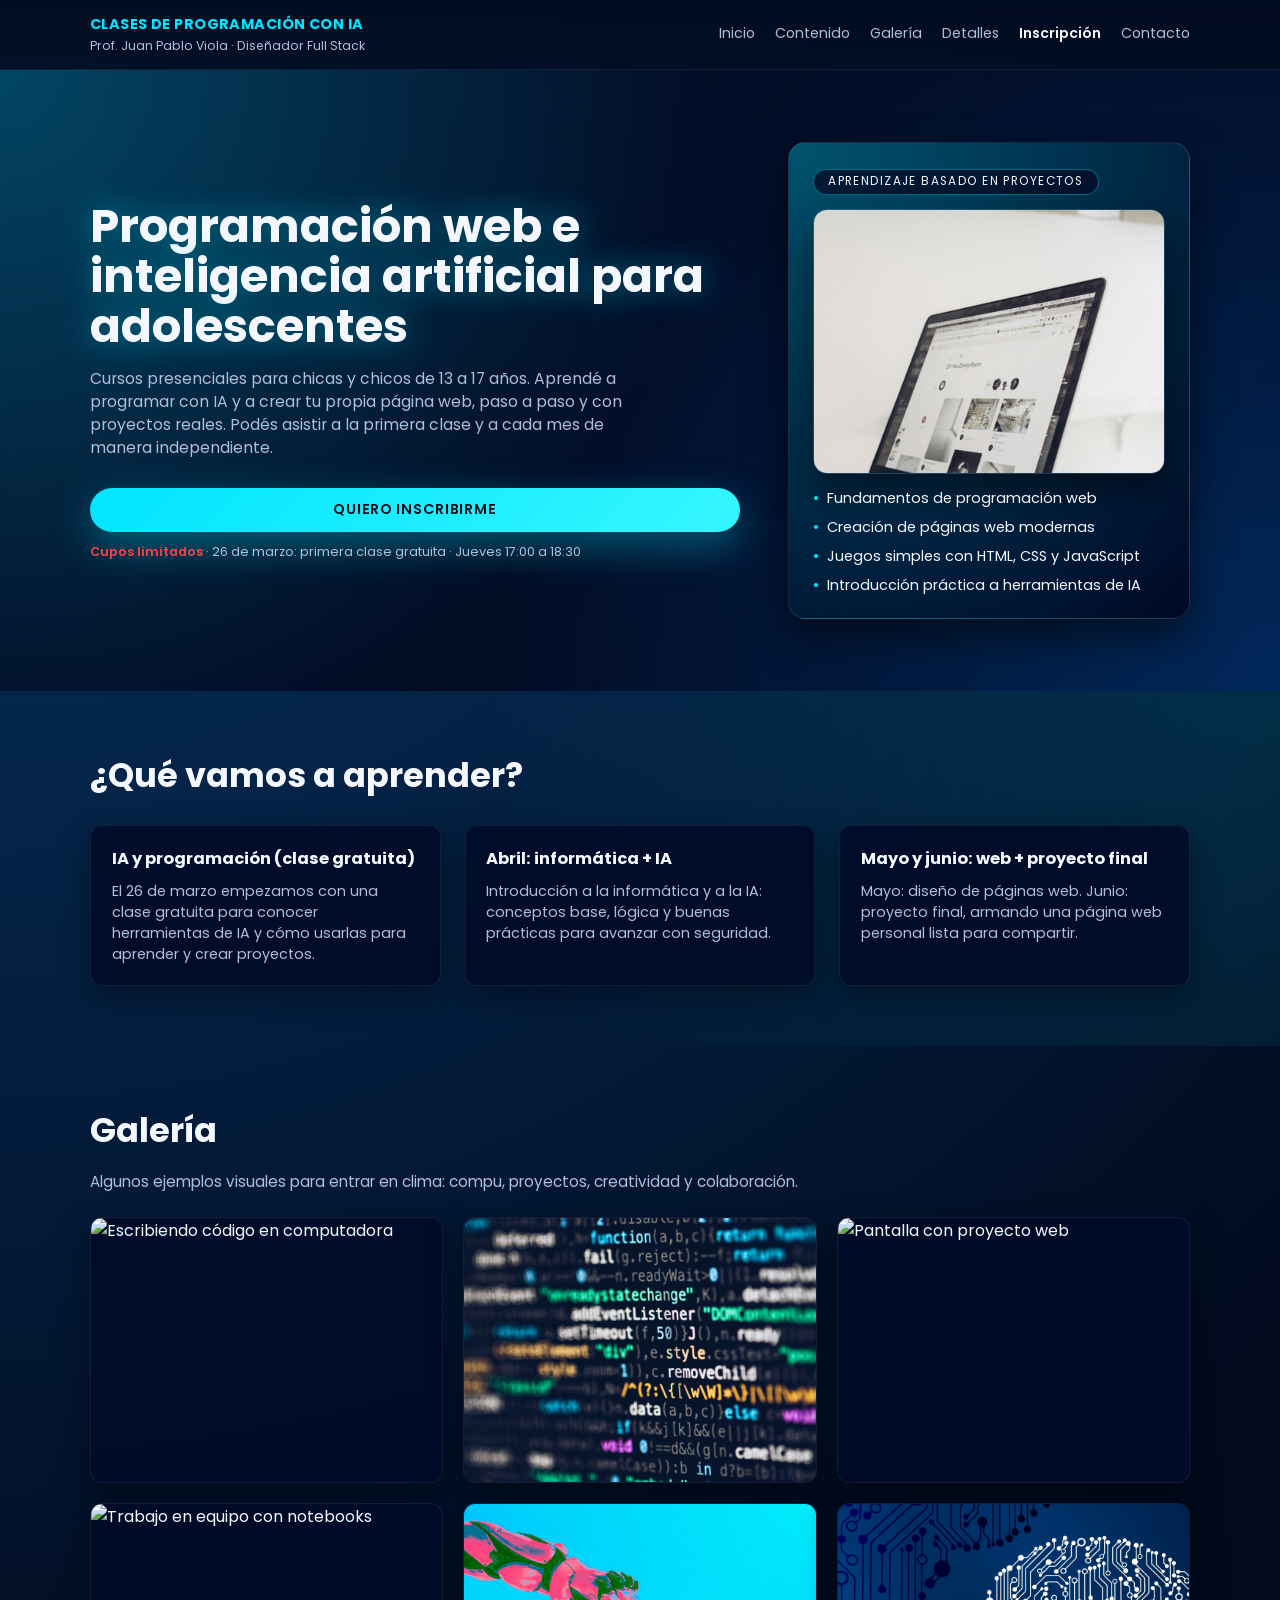
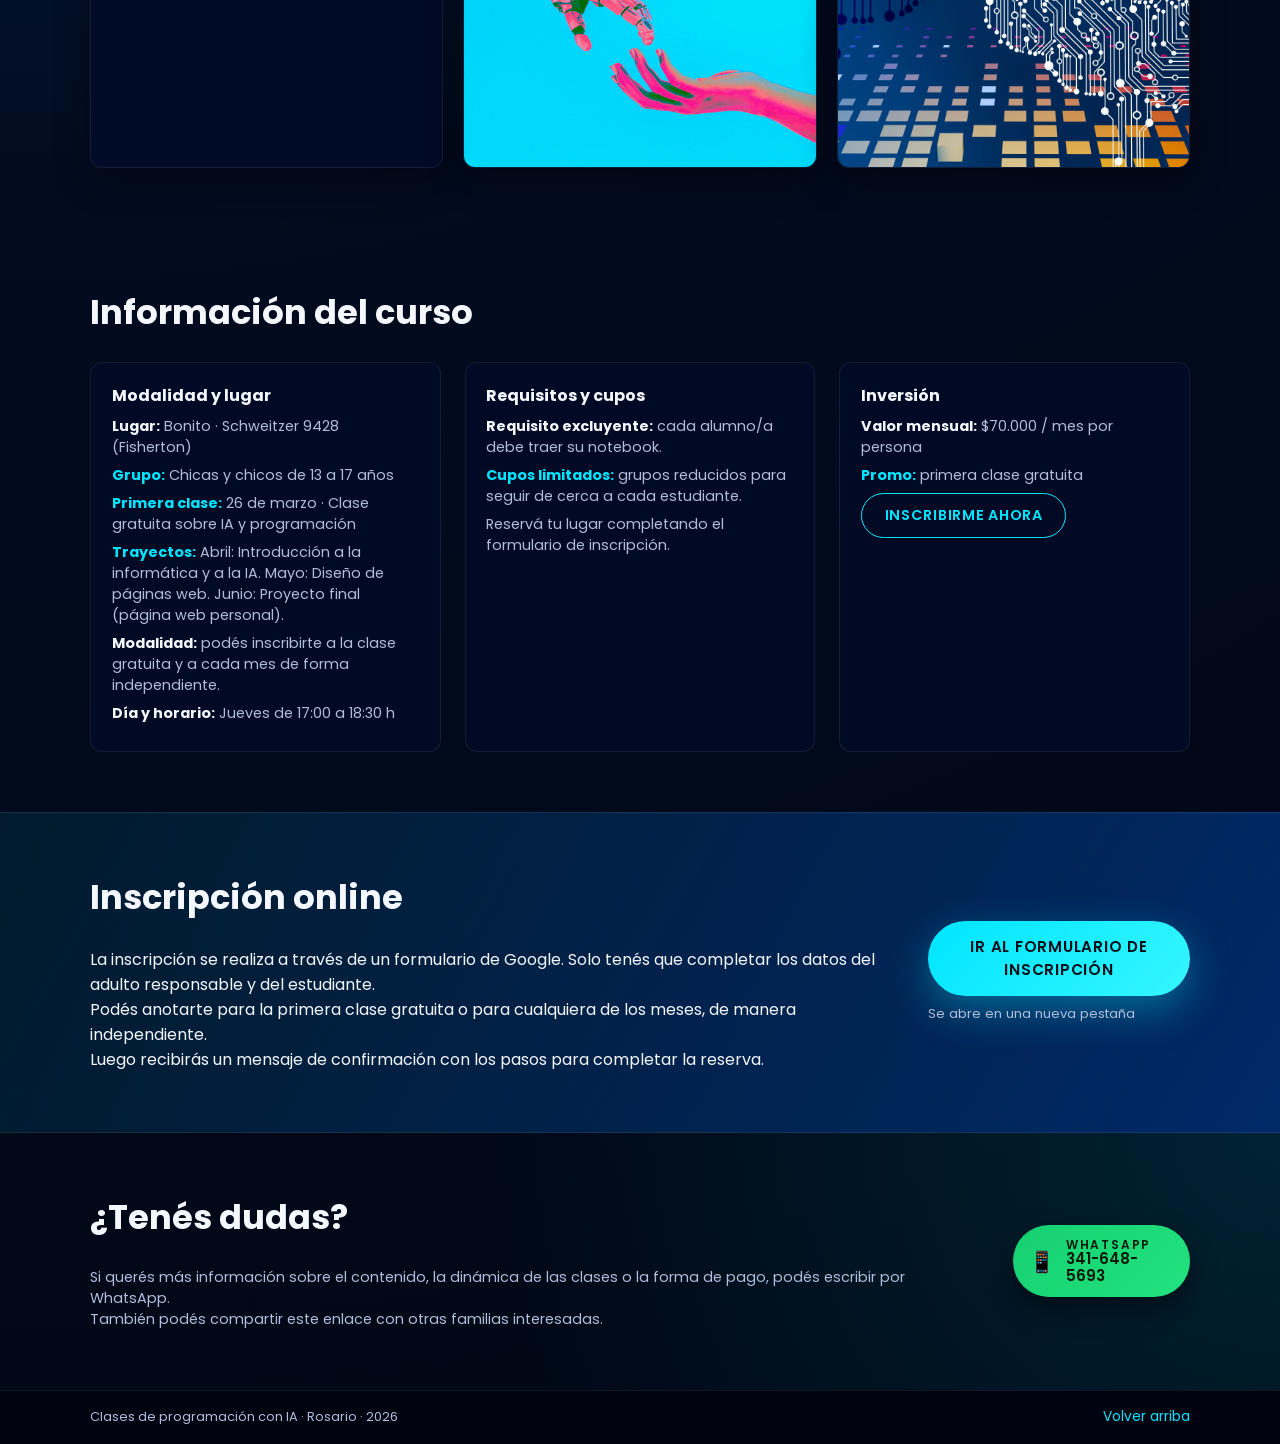
==== commit 673bec73: "Quitar video para mejorar carga" ====
--- a/index.html
+++ b/index.html
@@ -20,7 +20,6 @@
         <a href="#inicio" class="nav-link">Inicio</a>
         <a href="#contenido" class="nav-link">Contenido</a>
         <a href="#galeria" class="nav-link">Galería</a>
-        <a href="#video" class="nav-link">Video</a>
         <a href="#detalles" class="nav-link">Detalles</a>
         <a href="#inscripcion" class="nav-link nav-highlight">Inscripción</a>
         <a href="#contacto" class="nav-link">Contacto</a>
@@ -100,19 +99,6 @@
       </div>
     </section>
 
-    <section id="video" class="section section-alt">
-      <div class="container">
-        <h2>Video</h2>
-        <p class="section-lead">Una muestra rápida de la experiencia del curso y del tipo de proyectos que vamos a construir.</p>
-        <div class="video-card">
-          <video class="promo-video" controls playsinline preload="metadata" poster="assests/markus-spiske-MgtHZ4zlC1U-unsplash.jpg">
-            <source src="assests/cursoProgramacion_video.mp4" type="video/mp4">
-            Tu navegador no soporta video HTML5. Podés descargarlo <a href="assests/cursoProgramacion_video.mp4">acá</a>.
-          </video>
-        </div>
-      </div>
-    </section>
-
     <section id="detalles" class="section">
       <div class="container">
         <h2>Información del curso</h2>
--- a/styles.css
+++ b/styles.css
@@ -310,22 +310,6 @@
   object-fit: cover;
 }
 
-.video-card {
-  background: rgba(1, 12, 40, 0.9);
-  border-radius: var(--radius-md);
-  padding: 1.1rem;
-  border: 1px solid var(--color-border);
-  box-shadow: 0 12px 34px rgba(0, 0, 0, 0.42);
-}
-
-.promo-video {
-  width: 100%;
-  display: block;
-  border-radius: 14px;
-  border: 1px solid rgba(255, 255, 255, 0.12);
-  background: rgba(0, 0, 0, 0.6);
-}
-
 .details-grid {
   display: grid;
   grid-template-columns: repeat(3, minmax(0, 1fr));
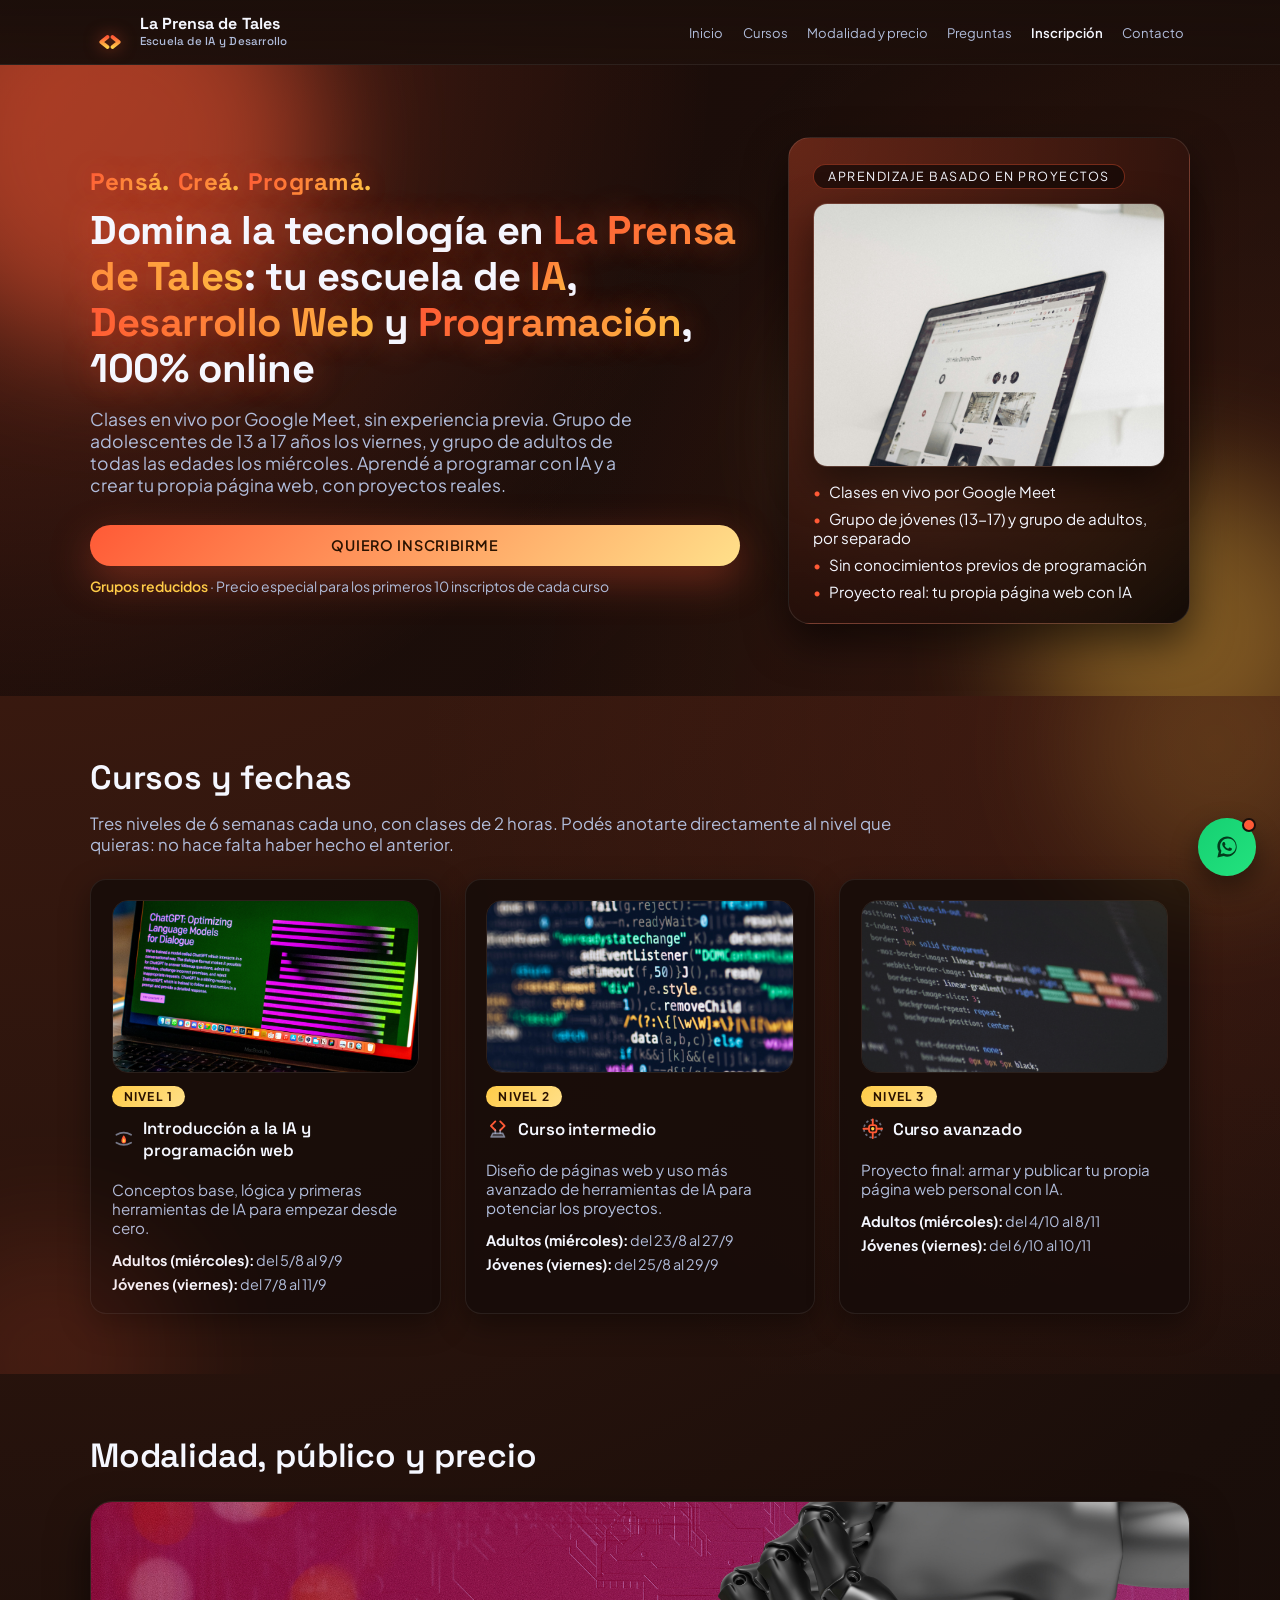
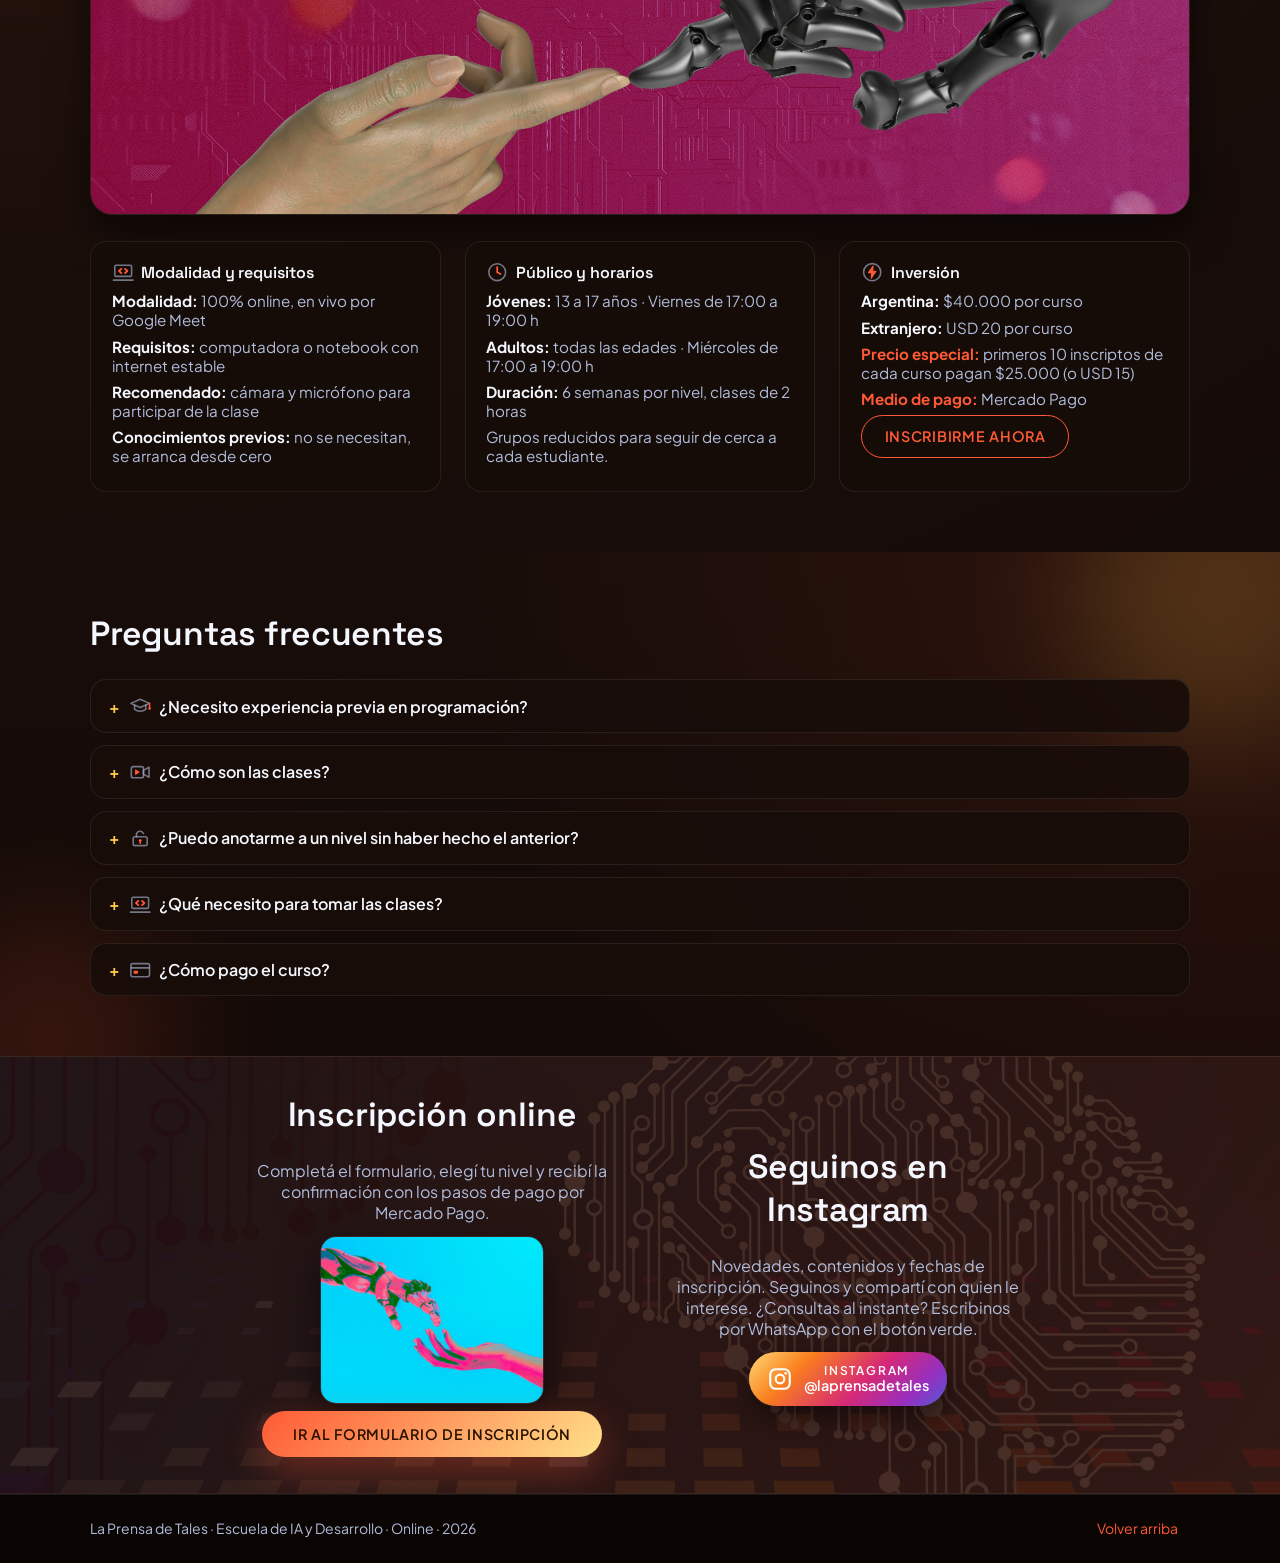
==== commit 873ba0f4: "Rebrand landing a La Prensa de Tales - Isotipo SVG (T-prensa con degradado de fuego) + wordmark en S" ====
--- a/index.html
+++ b/index.html
@@ -3,171 +3,336 @@
 <head>
   <meta charset="UTF-8">
   <meta name="viewport" content="width=device-width, initial-scale=1.0">
-  <title>Clases de Programación con IA</title>
+  <title>La Prensa de Tales | Escuela de IA, Desarrollo Web y Programación online</title>
+  <meta name="description" content="Cursos online en vivo de programación web e inteligencia artificial por Google Meet. Sin experiencia previa. Grupo de adolescentes (13 a 17 años, viernes) y grupo de adultos (miércoles). Inscripción por nivel, cupos limitados.">
+  <meta name="theme-color" content="#1a0e0a">
+
+  <meta property="og:type" content="website">
+  <meta property="og:locale" content="es_AR">
+  <meta property="og:title" content="Clases de Programación e IA Online | Jóvenes y Adultos">
+  <meta property="og:description" content="Cursos online en vivo por Google Meet, sin experiencia previa. Adolescentes los viernes, adultos los miércoles. Inscripción independiente por nivel.">
+  <meta property="og:image" content="https://jpviola.github.io/cursos-programacion/assets/charlesdeluvio-HTDVSbFsy3U-unsplash.jpg">
+  <meta property="og:url" content="https://jpviola.github.io/cursos-programacion/">
+  <link rel="canonical" href="https://jpviola.github.io/cursos-programacion/">
+
+  <meta name="twitter:card" content="summary_large_image">
+  <meta name="twitter:title" content="Clases de Programación e IA Online | Jóvenes y Adultos">
+  <meta name="twitter:description" content="Cursos online en vivo por Google Meet, sin experiencia previa. Adolescentes los viernes, adultos los miércoles.">
+  <meta name="twitter:image" content="https://jpviola.github.io/cursos-programacion/assets/charlesdeluvio-HTDVSbFsy3U-unsplash.jpg">
+
+  <link rel="icon" href="assets/favicon_laprensadeTales.ico" sizes="any">
+
   <link rel="preconnect" href="https://fonts.googleapis.com">
   <link rel="preconnect" href="https://fonts.gstatic.com" crossorigin>
-  <link href="https://fonts.googleapis.com/css2?family=Poppins:wght@300;400;600;700&display=swap" rel="stylesheet">
+  <link href="https://fonts.googleapis.com/css2?family=Plus+Jakarta+Sans:ital,wght@0,400;0,500;0,600;0,700;1,400;1,500&family=Space+Grotesk:wght@500;600;700&display=swap" rel="stylesheet">
   <link rel="stylesheet" href="styles.css">
+
+  <script type="application/ld+json">
+  {
+    "@context": "https://schema.org",
+    "@type": "Course",
+    "name": "Programación web e inteligencia artificial (online)",
+    "description": "Curso online en vivo por Google Meet de programación web e inteligencia artificial, sin experiencia previa requerida. Grupo de adolescentes de 13 a 17 años (viernes) y grupo de adultos de todas las edades (miércoles). Tres niveles de 6 semanas cada uno, con inscripción independiente por nivel.",
+    "provider": {
+      "@type": "Person",
+      "name": "Juan Pablo Viola"
+    },
+    "hasCourseInstance": [
+      { "@type": "CourseInstance", "name": "Nivel 1 · Introducción a la IA y programación web (Adultos)", "courseMode": "online", "courseWorkload": "PT2H", "startDate": "2026-08-05", "endDate": "2026-09-09" },
+      { "@type": "CourseInstance", "name": "Nivel 1 · Introducción a la IA y programación web (Jóvenes)", "courseMode": "online", "courseWorkload": "PT2H", "startDate": "2026-08-07", "endDate": "2026-09-11" },
+      { "@type": "CourseInstance", "name": "Nivel 2 · Curso intermedio (Adultos)", "courseMode": "online", "courseWorkload": "PT2H", "startDate": "2026-08-23", "endDate": "2026-09-27" },
+      { "@type": "CourseInstance", "name": "Nivel 2 · Curso intermedio (Jóvenes)", "courseMode": "online", "courseWorkload": "PT2H", "startDate": "2026-08-25", "endDate": "2026-09-29" },
+      { "@type": "CourseInstance", "name": "Nivel 3 · Curso avanzado (Adultos)", "courseMode": "online", "courseWorkload": "PT2H", "startDate": "2026-10-04", "endDate": "2026-11-08" },
+      { "@type": "CourseInstance", "name": "Nivel 3 · Curso avanzado (Jóvenes)", "courseMode": "online", "courseWorkload": "PT2H", "startDate": "2026-10-06", "endDate": "2026-11-10" }
+    ],
+    "offers": [
+      { "@type": "Offer", "priceCurrency": "ARS", "price": "40000", "description": "Precio por curso en Argentina. $25.000 para los primeros 10 inscriptos de cada curso." },
+      { "@type": "Offer", "priceCurrency": "USD", "price": "20", "description": "Precio por curso para inscriptos desde el exterior. USD 15 para los primeros 10 inscriptos de cada curso." }
+    ]
+  }
+  </script>
 </head>
 <body>
+  <a href="#main" class="skip-link">Saltar al contenido principal</a>
+
+  <svg width="0" height="0" style="position:absolute" aria-hidden="true" focusable="false">
+    <defs>
+      <symbol id="ico-laptop" viewBox="0 0 24 24">
+        <rect x="3" y="4.5" width="18" height="12" rx="1.5" fill="none" stroke="rgba(177,189,219,0.6)" stroke-width="1.7"/>
+        <path d="M1.5 20.5 H22.5" fill="none" stroke="rgba(177,189,219,0.6)" stroke-width="1.7" stroke-linecap="round"/>
+        <path d="M10 8.5 L7.5 10.75 L10 13" fill="none" stroke="#ff5a36" stroke-width="1.9" stroke-linecap="round" stroke-linejoin="round"/>
+        <path d="M14 8.5 L16.5 10.75 L14 13" fill="none" stroke="#ff5a36" stroke-width="1.9" stroke-linecap="round" stroke-linejoin="round"/>
+      </symbol>
+      <symbol id="ico-clock" viewBox="0 0 24 24">
+        <circle cx="12" cy="12" r="9" fill="none" stroke="rgba(177,189,219,0.6)" stroke-width="1.7"/>
+        <path d="M12 6.5 V12 L15.5 14" fill="none" stroke="#ff5a36" stroke-width="1.9" stroke-linecap="round" stroke-linejoin="round"/>
+      </symbol>
+      <symbol id="ico-bolt" viewBox="0 0 24 24">
+        <circle cx="12" cy="12" r="9.2" fill="none" stroke="rgba(177,189,219,0.6)" stroke-width="1.7"/>
+        <path d="M13 5.5 L8 12.5 H11.5 L11 18.5 L16 11 H12.5 Z" fill="#ff5a36" stroke="#ff5a36" stroke-width="1.2" stroke-linejoin="round"/>
+      </symbol>
+      <symbol id="ico-cap" viewBox="0 0 24 24">
+        <path d="M2 9 L12 4.5 L22 9 L12 13.5 Z" fill="none" stroke="rgba(177,189,219,0.6)" stroke-width="1.7" stroke-linejoin="round"/>
+        <path d="M6 11 V15.5 C6 15.5 8.5 17.5 12 17.5 C15.5 17.5 18 15.5 18 15.5 V11" fill="none" stroke="rgba(177,189,219,0.6)" stroke-width="1.7" stroke-linecap="round" stroke-linejoin="round"/>
+        <path d="M22 9 V13.5" fill="none" stroke="#ff5a36" stroke-width="1.7" stroke-linecap="round"/>
+        <circle cx="22" cy="14.5" r="1.4" fill="#ff5a36"/>
+      </symbol>
+      <symbol id="ico-video" viewBox="0 0 24 24">
+        <rect x="2.5" y="6" width="13" height="12" rx="2" fill="none" stroke="rgba(177,189,219,0.6)" stroke-width="1.7"/>
+        <path d="M15.5 10 L21.5 6.5 V17.5 L15.5 14 Z" fill="none" stroke="rgba(177,189,219,0.6)" stroke-width="1.7" stroke-linejoin="round"/>
+        <path d="M7 9.5 L11 12 L7 14.5 Z" fill="#ff5a36" stroke="#ff5a36" stroke-width="1" stroke-linejoin="round"/>
+      </symbol>
+      <symbol id="ico-unlock" viewBox="0 0 24 24">
+        <rect x="4.5" y="10.5" width="15" height="9.5" rx="2" fill="none" stroke="rgba(177,189,219,0.6)" stroke-width="1.7"/>
+        <path d="M8 10.5 V7.5 A4 4 0 0 1 15.5 7" fill="none" stroke="rgba(177,189,219,0.6)" stroke-width="1.7" stroke-linecap="round"/>
+        <circle cx="12" cy="14.5" r="1.5" fill="#ff5a36"/>
+        <path d="M12 15.5 V17.5" fill="none" stroke="#ff5a36" stroke-width="1.7" stroke-linecap="round"/>
+      </symbol>
+      <symbol id="ico-card" viewBox="0 0 24 24">
+        <rect x="2" y="5" width="20" height="14" rx="2" fill="none" stroke="rgba(177,189,219,0.6)" stroke-width="1.7"/>
+        <path d="M2 9.5 H22" fill="none" stroke="rgba(177,189,219,0.6)" stroke-width="1.7"/>
+        <rect x="5" y="12.5" width="4.5" height="3.2" rx="0.6" fill="#ff5a36"/>
+      </symbol>
+      <symbol id="ico-flame" viewBox="0 0 24 24">
+        <path d="M4.5 8 Q12 3.5 19.5 8" fill="none" stroke="rgba(177,189,219,0.6)" stroke-width="1.8" stroke-linecap="round"/>
+        <path d="M4.5 16 Q12 20.5 19.5 16" fill="none" stroke="rgba(177,189,219,0.6)" stroke-width="1.8" stroke-linecap="round"/>
+        <path d="M12 8.5 C13.8 10.8 14.4 12.5 14.4 14.1 C14.4 15.9 13.3 16.8 12 16.8 C10.7 16.8 9.6 15.9 9.6 14.1 C9.6 12.5 10.2 10.8 12 8.5 Z" fill="#ff5a36"/>
+        <path d="M12 11.4 C12.9 12.7 13.2 13.6 13.2 14.4 C13.2 15.3 12.7 15.8 12 15.8 C11.3 15.8 10.8 15.3 10.8 14.4 C10.8 13.6 11.1 12.7 12 11.4 Z" fill="#ffcb47"/>
+      </symbol>
+      <symbol id="ico-nodes" viewBox="0 0 24 24">
+        <path d="M12 12 L5 5 M12 12 L19 5 M12 12 L5 19 M12 12 L19 19" stroke="rgba(177,189,219,0.5)" stroke-width="1.6" stroke-linecap="round"/>
+        <circle cx="5" cy="5" r="2.4" fill="#b1bddb"/>
+        <circle cx="19" cy="5" r="2.4" fill="#b1bddb"/>
+        <circle cx="5" cy="19" r="2.4" fill="#b1bddb"/>
+        <circle cx="19" cy="19" r="2.4" fill="#b1bddb"/>
+        <circle cx="12" cy="12" r="4.3" fill="#1a0e0a" stroke="#ff5a36" stroke-width="1.8"/>
+        <path d="M12.7 9.8 L10.3 12.5 H12 L11.3 14.4 L13.7 11.7 H12 Z" fill="#ffcb47"/>
+      </symbol>
+      <symbol id="ico-codepress" viewBox="0 0 24 24">
+        <path d="M9.5 4.5 L5 9 L9.5 13.5" fill="none" stroke="#ff5a36" stroke-width="1.9" stroke-linecap="round" stroke-linejoin="round"/>
+        <path d="M14.5 4.5 L19 9 L14.5 13.5" fill="none" stroke="#ff5a36" stroke-width="1.9" stroke-linecap="round" stroke-linejoin="round"/>
+        <path d="M9.5 13.5 V16.5 M14.5 13.5 V16.5" stroke="rgba(177,189,219,0.6)" stroke-width="1.7" stroke-linecap="round"/>
+        <path d="M5 20.5 L7 16.5 H17 L19 20.5 Z" fill="rgba(177,189,219,0.3)" stroke="rgba(177,189,219,0.6)" stroke-width="1.5" stroke-linejoin="round"/>
+      </symbol>
+      <symbol id="ico-target" viewBox="0 0 24 24">
+        <circle cx="12" cy="12" r="9" fill="none" stroke="rgba(177,189,219,0.55)" stroke-width="1.7" stroke-dasharray="2.5 2.5"/>
+        <path d="M12 2.5 V8 M12 16 V21.5 M2.5 12 H8 M16 12 H21.5" stroke="#ff5a36" stroke-width="1.9" stroke-linecap="round"/>
+        <rect x="8.2" y="8.2" width="7.6" height="7.6" rx="2" fill="#1a0e0a" stroke="#ff5a36" stroke-width="1.8"/>
+        <circle cx="12" cy="12" r="1.7" fill="#ffcb47"/>
+      </symbol>
+    </defs>
+  </svg>
+
   <header class="header">
     <div class="container header-content">
-      <div class="logo-area">
-        <span class="logo-main">Clases de programación con IA</span>
-        <span class="logo-sub">Prof. Juan Pablo Viola · Diseñador Full Stack</span>
-      </div>
-      <nav class="nav">
+      <a href="#inicio" class="logo-area" aria-label="La Prensa de Tales, inicio">
+        <svg class="brand-mark" viewBox="0 0 64 64" width="40" height="40" aria-hidden="true" focusable="false">
+          <defs>
+            <linearGradient id="brand-fire" x1="0" y1="0" x2="0" y2="1">
+              <stop offset="0" stop-color="#ff5a36"/>
+              <stop offset="1" stop-color="#ffcb47"/>
+            </linearGradient>
+          </defs>
+          <g fill="none" stroke="url(#brand-fire)" stroke-width="6" stroke-linecap="round" stroke-linejoin="round">
+            <path d="M16 16 H48"/>
+            <path d="M32 16 V38"/>
+            <path d="M28 40 L18 48 L28 56"/>
+            <path d="M36 40 L46 48 L36 56"/>
+          </g>
+        </svg>
+        <span class="logo-text">
+          <span class="logo-main">La Prensa de Tales</span>
+          <span class="logo-sub">Escuela de IA y Desarrollo</span>
+        </span>
+      </a>
+      <button class="nav-toggle" aria-expanded="false" aria-label="Abrir menú" aria-controls="nav-principal">
+        <span></span>
+        <span></span>
+        <span></span>
+      </button>
+      <nav class="nav" id="nav-principal">
         <a href="#inicio" class="nav-link">Inicio</a>
-        <a href="#contenido" class="nav-link">Contenido</a>
-        <a href="#galeria" class="nav-link">Galería</a>
-        <a href="#detalles" class="nav-link">Detalles</a>
+        <a href="#cursos" class="nav-link">Cursos</a>
+        <a href="#info" class="nav-link">Modalidad y precio</a>
+        <a href="#faq" class="nav-link">Preguntas</a>
         <a href="#inscripcion" class="nav-link nav-highlight">Inscripción</a>
         <a href="#contacto" class="nav-link">Contacto</a>
       </nav>
     </div>
   </header>
 
-  <main>
+  <main id="main">
     <section id="inicio" class="section hero">
       <div class="hero-overlay"></div>
+      <div class="blob hero-blob-1" aria-hidden="true"></div>
+      <div class="blob hero-blob-2" aria-hidden="true"></div>
+      <div class="blob hero-blob-3" aria-hidden="true"></div>
       <div class="container hero-content">
         <div class="hero-text">
-          <h1>Programación web e inteligencia artificial para adolescentes</h1>
-          <p class="hero-subtitle">Cursos presenciales para chicas y chicos de 13 a 17 años. Aprendé a programar con IA y a crear tu propia página web, paso a paso y con proyectos reales. Podés asistir a la primera clase y a cada mes de manera independiente.</p>
+          <p class="hero-slogan"><span class="fire-text">Pensá.</span> <span class="fire-text">Creá.</span> <span class="fire-text">Programá.</span></p>
+          <h1>Domina la tecnología en <span class="fire-text">La Prensa de Tales</span>: tu escuela de <span class="fire-text">IA</span>, <span class="fire-text">Desarrollo Web</span> y <span class="fire-text">Programación</span>, 100% online</h1>
+          <p class="hero-subtitle">Clases en vivo por Google Meet, sin experiencia previa. Grupo de adolescentes de 13 a 17 años los viernes, y grupo de adultos de todas las edades los miércoles. Aprendé a programar con IA y a crear tu propia página web, con proyectos reales.</p>
           <div class="hero-cta">
             <button id="btn-inscripcion-hero" class="btn btn-primary">Quiero inscribirme</button>
-            <span class="hero-note"><span class="hero-note-danger">Cupos limitados</span> · 26 de marzo: primera clase gratuita · Jueves 17:00 a 18:30</span>
+            <span class="hero-note"><span class="hero-note-warm">Grupos reducidos</span> · Precio especial para los primeros 10 inscriptos de cada curso</span>
           </div>
         </div>
         <div class="hero-side">
           <div class="hero-badge">Aprendizaje basado en proyectos</div>
-          <img class="hero-photo" src="assests/charlesdeluvio-HTDVSbFsy3U-unsplash.jpg" alt="Adolescentes aprendiendo programación en notebook" loading="lazy">
+          <img class="hero-photo" src="assets/charlesdeluvio-HTDVSbFsy3U-unsplash.jpg" alt="Persona aprendiendo programación en notebook" loading="lazy">
           <ul class="hero-list">
-            <li>Fundamentos de programación web</li>
-            <li>Creación de páginas web modernas</li>
-            <li>Juegos simples con HTML, CSS y JavaScript</li>
-            <li>Introducción práctica a herramientas de IA</li>
+            <li>Clases en vivo por Google Meet</li>
+            <li>Grupo de jóvenes (13-17) y grupo de adultos, por separado</li>
+            <li>Sin conocimientos previos de programación</li>
+            <li>Proyecto real: tu propia página web con IA</li>
           </ul>
         </div>
       </div>
     </section>
 
-    <section id="contenido" class="section section-alt">
+    <section id="cursos" class="section section-alt section-blobbed">
+      <div class="blob section-blob-1" aria-hidden="true"></div>
+      <div class="blob section-blob-2" aria-hidden="true"></div>
       <div class="container">
-        <h2>¿Qué vamos a aprender?</h2>
-        <div class="grid-3">
-          <article class="card">
-            <h3>IA y programación (clase gratuita)</h3>
-            <p>El 26 de marzo empezamos con una clase gratuita para conocer herramientas de IA y cómo usarlas para aprender y crear proyectos.</p>
+        <h2>Cursos y fechas</h2>
+        <p class="section-lead">Tres niveles de 6 semanas cada uno, con clases de 2 horas. Podés anotarte directamente al nivel que quieras: no hace falta haber hecho el anterior.</p>
+        <div class="grid-3 cursos-grid">
+          <article class="card curso-card">
+            <img class="curso-card-img" src="assets/emiliano-vittoriosi-G_vWviqUCCg-unsplash.jpg" alt="Escribiendo las primeras líneas de código" loading="lazy">
+            <span class="curso-badge">Nivel 1</span>
+            <h3><svg class="ico curso-ico" aria-hidden="true"><use href="#ico-flame"/></svg> Introducción a la IA y programación web</h3>
+            <p>Conceptos base, lógica y primeras herramientas de IA para empezar desde cero.</p>
+            <ul class="curso-fechas">
+              <li><strong>Adultos (miércoles):</strong> del 5/8 al 9/9</li>
+              <li><strong>Jóvenes (viernes):</strong> del 7/8 al 11/9</li>
+            </ul>
           </article>
-          <article class="card">
-            <h3>Abril: informática + IA</h3>
-            <p>Introducción a la informática y a la IA: conceptos base, lógica y buenas prácticas para avanzar con seguridad.</p>
+          <article class="card curso-card">
+            <img class="curso-card-img" src="assets/markus-spiske-MgtHZ4zlC1U-unsplash.jpg" alt="Código de una página web en pantalla" loading="lazy">
+            <span class="curso-badge">Nivel 2</span>
+            <h3><svg class="ico curso-ico" aria-hidden="true"><use href="#ico-codepress"/></svg> Curso intermedio</h3>
+            <p>Diseño de páginas web y uso más avanzado de herramientas de IA para potenciar los proyectos.</p>
+            <ul class="curso-fechas">
+              <li><strong>Adultos (miércoles):</strong> del 23/8 al 27/9</li>
+              <li><strong>Jóvenes (viernes):</strong> del 25/8 al 29/9</li>
+            </ul>
           </article>
-          <article class="card">
-            <h3>Mayo y junio: web + proyecto final</h3>
-            <p>Mayo: diseño de páginas web. Junio: proyecto final, armando una página web personal lista para compartir.</p>
+          <article class="card curso-card">
+            <img class="curso-card-img" src="assets/maik-jonietz-_yMciiStJyY-unsplash.jpg" alt="Pantalla mostrando un proyecto web terminado" loading="lazy">
+            <span class="curso-badge">Nivel 3</span>
+            <h3><svg class="ico curso-ico" aria-hidden="true"><use href="#ico-target"/></svg> Curso avanzado</h3>
+            <p>Proyecto final: armar y publicar tu propia página web personal con IA.</p>
+            <ul class="curso-fechas">
+              <li><strong>Adultos (miércoles):</strong> del 4/10 al 8/11</li>
+              <li><strong>Jóvenes (viernes):</strong> del 6/10 al 10/11</li>
+            </ul>
           </article>
         </div>
       </div>
     </section>
 
-    <section id="galeria" class="section">
+    <section id="info" class="section">
       <div class="container">
-        <h2>Galería</h2>
-        <p class="section-lead">Algunos ejemplos visuales para entrar en clima: compu, proyectos, creatividad y colaboración.</p>
-        <div class="gallery-grid">
-          <a class="gallery-item" href="assests/emiliano-vittoriosi-G_vWviqUCCg-unsplash.jpg" target="_blank" rel="noopener noreferrer">
-            <img src="assests/emiliano-vittoriosi-G_vWviqUCCg-unsplash.jpg" alt="Escribiendo código en computadora" loading="lazy">
-          </a>
-          <a class="gallery-item" href="assests/markus-spiske-MgtHZ4zlC1U-unsplash.jpg" target="_blank" rel="noopener noreferrer">
-            <img src="assests/markus-spiske-MgtHZ4zlC1U-unsplash.jpg" alt="Código y programación web" loading="lazy">
-          </a>
-          <a class="gallery-item" href="assests/maik-jonietz-_yMciiStJyY-unsplash.jpg" target="_blank" rel="noopener noreferrer">
-            <img src="assests/maik-jonietz-_yMciiStJyY-unsplash.jpg" alt="Pantalla con proyecto web" loading="lazy">
-          </a>
-          <a class="gallery-item" href="assests/igor-omilaev-gVQLAbGVB6Q-unsplash.jpg" target="_blank" rel="noopener noreferrer">
-            <img src="assests/igor-omilaev-gVQLAbGVB6Q-unsplash.jpg" alt="Trabajo en equipo con notebooks" loading="lazy">
-          </a>
-          <a class="gallery-item" href="assests/cash-macanaya-X9Cemmq4YjM-unsplash.jpg" target="_blank" rel="noopener noreferrer">
-            <img src="assests/cash-macanaya-X9Cemmq4YjM-unsplash.jpg" alt="Estudiante concentrado programando" loading="lazy">
-          </a>
-          <a class="gallery-item" href="assests/steve-johnson-_0iV9LmPDn0-unsplash.jpg" target="_blank" rel="noopener noreferrer">
-            <img src="assests/steve-johnson-_0iV9LmPDn0-unsplash.jpg" alt="Ilustración tecnológica y redes" loading="lazy">
-          </a>
-        </div>
-      </div>
-    </section>
-
-    <section id="detalles" class="section">
-      <div class="container">
-        <h2>Información del curso</h2>
+        <h2>Modalidad, público y precio</h2>
+        <img class="info-banner" src="assets/igor-omilaev-gVQLAbGVB6Q-unsplash.jpg" alt="Grupo de estudiantes trabajando juntos con notebooks" loading="lazy">
         <div class="details-grid">
           <div class="details-col">
-            <h3>Modalidad y lugar</h3>
-            <p><strong>Lugar:</strong> Bonito · Schweitzer 9428 (Fisherton)</p>
-            <p><strong>Grupo:</strong> Chicas y chicos de 13 a 17 años</p>
-            <p><strong>Primera clase:</strong> 26 de marzo · Clase gratuita sobre IA y programación</p>
-            <p><strong>Trayectos:</strong> Abril: Introducción a la informática y a la IA. Mayo: Diseño de páginas web. Junio: Proyecto final (página web personal).</p>
-            <p><strong>Modalidad:</strong> podés inscribirte a la clase gratuita y a cada mes de forma independiente.</p>
-            <p><strong>Día y horario:</strong> Jueves de 17:00 a 18:30 h</p>
+            <h3><svg class="ico details-icon" aria-hidden="true"><use href="#ico-laptop"/></svg> Modalidad y requisitos</h3>
+            <p><strong>Modalidad:</strong> 100% online, en vivo por Google Meet</p>
+            <p><strong>Requisitos:</strong> computadora o notebook con internet estable</p>
+            <p><strong>Recomendado:</strong> cámara y micrófono para participar de la clase</p>
+            <p><strong>Conocimientos previos:</strong> no se necesitan, se arranca desde cero</p>
           </div>
           <div class="details-col">
-            <h3>Requisitos y cupos</h3>
-            <p><strong>Requisito excluyente:</strong> cada alumno/a debe traer su notebook.</p>
-            <p><strong>Cupos limitados:</strong> grupos reducidos para seguir de cerca a cada estudiante.</p>
-            <p class="details-highlight">Reservá tu lugar completando el formulario de inscripción.</p>
+            <h3><svg class="ico details-icon" aria-hidden="true"><use href="#ico-clock"/></svg> Público y horarios</h3>
+            <p><strong>Jóvenes:</strong> 13 a 17 años · Viernes de 17:00 a 19:00 h</p>
+            <p><strong>Adultos:</strong> todas las edades · Miércoles de 17:00 a 19:00 h</p>
+            <p><strong>Duración:</strong> 6 semanas por nivel, clases de 2 horas</p>
+            <p class="details-highlight">Grupos reducidos para seguir de cerca a cada estudiante.</p>
           </div>
           <div class="details-col">
-            <h3>Inversión</h3>
-            <p><strong>Valor mensual:</strong> $70.000 / mes por persona</p>
-            <p><strong>Promo:</strong> primera clase gratuita</p>
+            <h3><svg class="ico details-icon" aria-hidden="true"><use href="#ico-bolt"/></svg> Inversión</h3>
+            <p><strong>Argentina:</strong> $40.000 por curso</p>
+            <p><strong>Extranjero:</strong> USD 20 por curso</p>
+            <p><strong class="strong-accent">Precio especial:</strong> primeros 10 inscriptos de cada curso pagan $25.000 (o USD 15)</p>
+            <p><strong class="strong-accent">Medio de pago:</strong> Mercado Pago</p>
             <button id="btn-inscripcion-detalles" class="btn btn-outline">Inscribirme ahora</button>
           </div>
         </div>
       </div>
     </section>
 
-    <section id="inscripcion" class="section section-accent">
-      <div class="container inscripcion-content">
-        <div>
+    <section id="faq" class="section section-alt section-blobbed">
+      <div class="blob section-blob-1" aria-hidden="true"></div>
+      <div class="blob section-blob-2" aria-hidden="true"></div>
+      <div class="container">
+        <h2>Preguntas frecuentes</h2>
+        <div class="faq-list">
+            <details class="faq-item">
+              <summary><svg class="ico faq-icon" aria-hidden="true"><use href="#ico-cap"/></svg> ¿Necesito experiencia previa en programación?</summary>
+              <p>No. Los tres niveles están pensados para empezar desde cero, sin conocimientos previos de programación ni de IA.</p>
+            </details>
+            <details class="faq-item">
+              <summary><svg class="ico faq-icon" aria-hidden="true"><use href="#ico-video"/></svg> ¿Cómo son las clases?</summary>
+              <p>Son en vivo por Google Meet, con grupos reducidos. Jóvenes (13 a 17 años) los viernes, y adultos (todas las edades) los miércoles, ambos de 17:00 a 19:00 h.</p>
+            </details>
+            <details class="faq-item">
+              <summary><svg class="ico faq-icon" aria-hidden="true"><use href="#ico-unlock"/></svg> ¿Puedo anotarme a un nivel sin haber hecho el anterior?</summary>
+              <p>Sí. Cada curso (introducción, intermedio y avanzado) se dicta de forma independiente, podés empezar por el que quieras.</p>
+            </details>
+            <details class="faq-item">
+              <summary><svg class="ico faq-icon" aria-hidden="true"><use href="#ico-laptop"/></svg> ¿Qué necesito para tomar las clases?</summary>
+              <p>Una computadora o notebook con conexión a internet estable. Google Meet funciona directamente desde el navegador, no hace falta instalar nada. Se recomienda contar con cámara y micrófono.</p>
+            </details>
+            <details class="faq-item">
+              <summary><svg class="ico faq-icon" aria-hidden="true"><use href="#ico-card"/></svg> ¿Cómo pago el curso?</summary>
+              <p>A través de Mercado Pago. El valor es de $40.000 en Argentina o USD 20 desde el exterior, con precio especial para los primeros 10 inscriptos de cada curso.</p>
+            </details>
+        </div>
+      </div>
+    </section>
+
+    <section id="inscripcion" class="section section-accent section-compact contacto-bg">
+      <div class="container inscripcion-merged">
+        <div class="inscripcion-col">
           <h2>Inscripción online</h2>
-          <p>La inscripción se realiza a través de un formulario de Google. Solo tenés que completar los datos del adulto responsable y del estudiante.</p>
-          <p>Podés anotarte para la primera clase gratuita o para cualquiera de los meses, de manera independiente.</p>
-          <p>Luego recibirás un mensaje de confirmación con los pasos para completar la reserva.</p>
-        </div>
-        <div class="inscripcion-actions">
+          <p>Completá el formulario, elegí tu nivel y recibí la confirmación con los pasos de pago por Mercado Pago.</p>
+          <img class="inscripcion-photo" src="assets/cash-macanaya-X9Cemmq4YjM-unsplash.jpg" alt="Estudiante concentrado programando" loading="lazy">
           <button id="btn-inscripcion-form" class="btn btn-primary btn-lg">Ir al formulario de inscripción</button>
-          <span class="inscripcion-note">Se abre en una nueva pestaña</span>
-        </div>
-      </div>
-    </section>
-
-    <section id="contacto" class="section section-alt">
-      <div class="container contacto-content">
-        <div>
-          <h2>¿Tenés dudas?</h2>
-          <p>Si querés más información sobre el contenido, la dinámica de las clases o la forma de pago, podés escribir por WhatsApp.</p>
-          <p>También podés compartir este enlace con otras familias interesadas.</p>
-        </div>
-        <a href="https://wa.me/543416485693" class="whatsapp-link" target="_blank" rel="noopener noreferrer">
-          <span class="whatsapp-icon">📱</span>
-          <span class="whatsapp-text">
-            <span class="whatsapp-label">WhatsApp</span>
-            <span class="whatsapp-number">341-648-5693</span>
-          </span>
-        </a>
+        </div>
+        <div class="contacto-col" id="contacto">
+          <h2>Seguinos en Instagram</h2>
+          <p>Novedades, contenidos y fechas de inscripción. Seguinos y compartí con quien le interese. ¿Consultas al instante? Escribinos por WhatsApp con el botón verde.</p>
+          <a href="https://instagram.com/laprensadetales" class="social-link" target="_blank" rel="noopener noreferrer">
+            <svg viewBox="0 0 24 24" width="26" height="26" aria-hidden="true" focusable="false">
+              <rect x="3" y="3" width="18" height="18" rx="5" fill="none" stroke="currentColor" stroke-width="2"/>
+              <circle cx="12" cy="12" r="4" fill="none" stroke="currentColor" stroke-width="2"/>
+              <circle cx="17.2" cy="6.8" r="1.3" fill="currentColor"/>
+            </svg>
+            <span class="social-text">
+              <span class="social-label">Instagram</span>
+              <span class="social-handle">@laprensadetales</span>
+            </span>
+          </a>
+        </div>
       </div>
     </section>
   </main>
 
   <footer class="footer">
     <div class="container footer-content">
-      <span>Clases de programación con IA · Rosario · 2026</span>
+      <span>La Prensa de Tales · Escuela de IA y Desarrollo · Online · 2026</span>
       <button id="btn-volver-arriba" class="btn-link">Volver arriba</button>
     </div>
   </footer>
 
+  <a href="https://wa.me/543416485693" class="whatsapp-fab" target="_blank" rel="noopener noreferrer" aria-label="Escribinos por WhatsApp">
+    <span class="whatsapp-badge" aria-hidden="true"></span>
+    <svg viewBox="0 0 32 32" width="28" height="28" aria-hidden="true" focusable="false">
+      <path fill="currentColor" d="M16.04 4C9.94 4 5 8.94 5 15.04c0 2.13.6 4.12 1.63 5.81L5 28l7.35-1.6a11 11 0 0 0 3.69.64h.01c6.1 0 11.04-4.94 11.04-11.04C27.09 8.94 22.14 4 16.04 4Zm0 20.2h-.01c-1.16 0-2.3-.31-3.29-.9l-.24-.14-3.68.8.79-3.58-.15-.25a8.98 8.98 0 0 1-1.37-4.79c0-4.97 4.05-9.02 9.02-9.02 2.41 0 4.67.94 6.38 2.64a8.96 8.96 0 0 1 2.64 6.38c0 4.97-4.05 9.02-9.02 9.02Zm4.95-6.76c-.27-.14-1.6-.79-1.85-.88-.25-.09-.43-.14-.61.14-.18.27-.7.88-.86 1.06-.16.18-.32.2-.59.07-.27-.14-1.14-.42-2.18-1.34-.8-.72-1.35-1.6-1.5-1.87-.16-.27-.02-.42.12-.55.12-.12.27-.32.4-.48.14-.16.18-.27.27-.45.09-.18.05-.34-.02-.48-.07-.14-.61-1.48-.84-2.02-.22-.53-.44-.46-.61-.47l-.52-.01c-.18 0-.48.07-.73.34-.25.27-.96.94-.96 2.28 0 1.34.98 2.64 1.12 2.82.14.18 1.93 2.94 4.67 4.12.65.28 1.16.45 1.56.58.66.21 1.25.18 1.72.11.53-.08 1.6-.65 1.83-1.29.23-.63.23-1.17.16-1.29-.07-.11-.25-.18-.52-.32Z"/>
+    </svg>
+  </a>
+
   <script src="script.js" defer></script>
 </body>
 </html>
--- a/styles.css
+++ b/styles.css
@@ -1,16 +1,19 @@
 :root {
-  --color-bg: #020b1f;
-  --color-bg-alt: #04142f;
-  --color-accent: #00e5ff;
-  --color-accent-soft: rgba(0, 229, 255, 0.16);
+  --color-bg: #1a0e0a;
+  --color-bg-alt: #2a150d;
+  --color-accent: #ff5a36;
+  --color-accent-soft: rgba(255, 90, 54, 0.16);
+  --color-accent-warm: #ffcb47;
+  --color-accent-warm-soft: rgba(255, 203, 71, 0.16);
   --color-danger: #ff4040;
   --color-text: #f5f7ff;
   --color-muted: #b1bddb;
   --color-border: rgba(255, 255, 255, 0.08);
   --shadow-soft: 0 18px 40px rgba(0, 0, 0, 0.55);
-  --radius-lg: 18px;
-  --radius-md: 12px;
+  --radius-lg: 22px;
+  --radius-md: 16px;
   --radius-pill: 999px;
+  --ease-spring: cubic-bezier(0.34, 1.56, 0.64, 1);
 }
 
 * {
@@ -19,11 +22,53 @@
   padding: 0;
 }
 
+*:focus-visible {
+  outline: 2px solid var(--color-accent);
+  outline-offset: 3px;
+}
+
+.skip-link {
+  position: absolute;
+  top: -100%;
+  left: 1rem;
+  z-index: 999;
+  padding: 0.5rem 1rem;
+  background: var(--color-accent);
+  color: #02101b;
+  font-weight: 600;
+  border-radius: var(--radius-pill);
+  font-size: 0.9rem;
+  transition: top 0.2s;
+}
+
+.skip-link:focus {
+  top: 1rem;
+  outline: 2px solid var(--color-text);
+}
+
 body {
-  font-family: "Poppins", system-ui, -apple-system, BlinkMacSystemFont, "Segoe UI", sans-serif;
-  background: radial-gradient(circle at top left, #053768 0, #020b1f 55%, #000714 100%);
+  font-family: "Plus Jakarta Sans", "Segoe UI", sans-serif;
+  font-weight: 400;
+  background: radial-gradient(circle at top left, #4a1f12 0, #1a0e0a 55%, #0d0605 100%);
   color: var(--color-text);
   min-height: 100vh;
+  overflow-x: hidden;
+}
+
+h1 {
+  font-family: "Space Grotesk", "Segoe UI", sans-serif;
+  font-weight: 700;
+  letter-spacing: -0.01em;
+}
+
+h2, h3 {
+  font-family: "Space Grotesk", "Segoe UI", sans-serif;
+  font-weight: 600;
+  letter-spacing: -0.005em;
+}
+
+p {
+  font-size: 1rem;
 }
 
 img {
@@ -43,13 +88,42 @@
 .container {
   width: min(1100px, 92vw);
   margin: 0 auto;
+}
+
+.blob {
+  position: absolute;
+  border-radius: 50%;
+  filter: blur(60px);
+  opacity: 0.5;
+  pointer-events: none;
+  z-index: 0;
+}
+
+@keyframes blobFloat {
+  0%, 100% { transform: translate(0, 0) scale(1); }
+  33% { transform: translate(3%, -4%) scale(1.06); }
+  66% { transform: translate(-4%, 3%) scale(0.96); }
+}
+
+@keyframes blobFloatReverse {
+  0%, 100% { transform: translate(0, 0) scale(1); }
+  33% { transform: translate(-3%, 4%) scale(0.95); }
+  66% { transform: translate(4%, -3%) scale(1.05); }
+}
+
+.section-wave {
+  position: relative;
+  display: block;
+  width: 100%;
+  height: 60px;
+  margin-bottom: -1px;
 }
 
 .header {
   position: sticky;
   top: 0;
   z-index: 20;
-  background: linear-gradient(to bottom, rgba(2, 11, 31, 0.96), rgba(2, 11, 31, 0.86));
+  background: linear-gradient(to bottom, rgba(26, 14, 10, 0.96), rgba(26, 14, 10, 0.86));
   backdrop-filter: blur(14px);
   border-bottom: 1px solid var(--color-border);
 }
@@ -58,50 +132,79 @@
   display: flex;
   align-items: center;
   justify-content: space-between;
-  gap: 2rem;
-  padding: 0.9rem 0;
+  flex-wrap: nowrap;
+  gap: 1.25rem;
+  padding: 0.75rem 0;
 }
 
 .logo-area {
   display: flex;
+  align-items: center;
+  gap: 0.6rem;
+  flex-shrink: 0;
+}
+
+.brand-mark {
+  flex-shrink: 0;
+  filter: drop-shadow(0 0 8px rgba(255, 90, 54, 0.55));
+  transition: filter 0.25s ease-out, transform 0.32s var(--ease-spring);
+}
+
+.logo-area:hover .brand-mark,
+.logo-area:focus-visible .brand-mark {
+  filter: drop-shadow(0 0 14px rgba(255, 90, 54, 0.85));
+  transform: translateY(-1px) scale(1.05);
+}
+
+.logo-text {
+  display: flex;
   flex-direction: column;
-  gap: 0.1rem;
+  gap: 0.05rem;
 }
 
 .logo-main {
+  font-family: "Space Grotesk", "Segoe UI", sans-serif;
   font-weight: 700;
-  letter-spacing: 0.03em;
-  text-transform: uppercase;
-  font-size: 0.9rem;
-  color: var(--color-accent);
+  letter-spacing: 0.005em;
+  font-size: 1rem;
+  line-height: 1.05;
+  color: var(--color-text);
+  white-space: nowrap;
 }
 
 .logo-sub {
-  font-size: 0.78rem;
+  font-family: "Space Grotesk", "Segoe UI", sans-serif;
+  font-weight: 500;
+  font-size: 0.72rem;
+  letter-spacing: 0.02em;
   color: var(--color-muted);
+  white-space: nowrap;
 }
 
 .nav {
   display: flex;
-  gap: 1.25rem;
-  font-size: 0.88rem;
+  flex-wrap: nowrap;
+  gap: 0.5rem;
+  font-size: 0.82rem;
 }
 
 .nav-link {
   position: relative;
   color: var(--color-muted);
-  padding-bottom: 0.15rem;
+  padding: 0.5rem 0.35rem;
+  white-space: nowrap;
 }
 
 .nav-link::after {
   content: "";
   position: absolute;
-  left: 0;
-  bottom: 0;
+  left: 0.35rem;
+  right: 0.35rem;
+  bottom: 0.25rem;
+  height: 2px;
   width: 0;
-  height: 2px;
   border-radius: 999px;
-  background: linear-gradient(90deg, var(--color-accent), #36f6ff);
+  background: linear-gradient(90deg, var(--color-accent), var(--color-accent-warm));
   transition: width 0.2s ease-out;
 }
 
@@ -112,7 +215,7 @@
 
 .nav-link:hover::after,
 .nav-link:focus-visible::after {
-  width: 100%;
+  width: calc(100% - 0.7rem);
 }
 
 .nav-highlight {
@@ -120,16 +223,76 @@
   font-weight: 600;
 }
 
+.nav-toggle {
+  display: none;
+  flex-direction: column;
+  justify-content: center;
+  gap: 5px;
+  background: none;
+  border: none;
+  cursor: pointer;
+  padding: 0.5rem;
+  color: var(--color-text);
+  margin-left: auto;
+  flex-shrink: 0;
+}
+
+.nav-toggle span {
+  display: block;
+  width: 22px;
+  height: 2px;
+  background: currentColor;
+  border-radius: 2px;
+  transition: transform 0.22s ease-out, opacity 0.18s ease-out;
+}
+
+.header.nav-open .nav-toggle span:nth-child(1) {
+  transform: translateY(7px) rotate(45deg);
+}
+
+.header.nav-open .nav-toggle span:nth-child(2) {
+  opacity: 0;
+}
+
+.header.nav-open .nav-toggle span:nth-child(3) {
+  transform: translateY(-7px) rotate(-45deg);
+}
+
 .section {
   padding: 3.75rem 0;
 }
 
 .section-alt {
-  background: radial-gradient(circle at top right, rgba(0, 229, 255, 0.12), transparent 60%);
+  background: radial-gradient(circle at top right, rgba(255, 90, 54, 0.12), transparent 60%);
+}
+
+.section-blobbed {
+  position: relative;
+  overflow: hidden;
+}
+
+.section-blob-1 {
+  width: 18rem;
+  height: 18rem;
+  top: -6rem;
+  right: -5rem;
+  background: var(--color-accent-warm);
+  opacity: 0.16;
+  animation: blobFloat 24s ease-in-out infinite;
+}
+
+.section-blob-2 {
+  width: 16rem;
+  height: 16rem;
+  bottom: -7rem;
+  left: -5rem;
+  background: var(--color-accent);
+  opacity: 0.14;
+  animation: blobFloatReverse 28s ease-in-out infinite;
 }
 
 .section-accent {
-  background: linear-gradient(120deg, rgba(0, 229, 255, 0.08), rgba(0, 44, 111, 0.92));
+  background: linear-gradient(120deg, rgba(255, 90, 54, 0.08), rgba(58, 26, 16, 0.92));
   border-block: 1px solid var(--color-border);
 }
 
@@ -139,7 +302,8 @@
 }
 
 .section-lead {
-  font-size: 0.95rem;
+  font-family: "Plus Jakarta Sans", "Segoe UI", sans-serif;
+  font-size: 1.05rem;
   color: var(--color-muted);
   max-width: 52rem;
   margin-top: -0.6rem;
@@ -157,19 +321,39 @@
   position: absolute;
   inset: 0;
   background-image:
-    radial-gradient(circle at 0% 0%, rgba(0, 229, 255, 0.28), transparent 50%),
-    radial-gradient(circle at 100% 100%, rgba(0, 55, 122, 0.7), transparent 55%),
-    linear-gradient(135deg, rgba(3, 7, 33, 0.9), rgba(2, 11, 31, 1));
+    radial-gradient(circle at 0% 0%, rgba(255, 90, 54, 0.28), transparent 50%),
+    radial-gradient(circle at 100% 100%, rgba(74, 31, 18, 0.7), transparent 55%),
+    linear-gradient(135deg, rgba(20, 10, 8, 0.9), rgba(26, 14, 10, 1));
   opacity: 0.9;
 }
 
-.hero::before {
-  content: "";
-  position: absolute;
-  inset: 30% -40% -10%;
-  background-image: linear-gradient(120deg, rgba(0, 229, 255, 0.4) 0, transparent 40%, transparent 60%, rgba(0, 229, 255, 0.4) 100%);
-  opacity: 0.12;
-  transform: skewY(-6deg);
+.hero-blob-1 {
+  width: 26rem;
+  height: 26rem;
+  top: -8rem;
+  left: -6rem;
+  background: var(--color-accent);
+  animation: blobFloat 22s ease-in-out infinite;
+}
+
+.hero-blob-2 {
+  width: 20rem;
+  height: 20rem;
+  bottom: -6rem;
+  right: -4rem;
+  background: var(--color-accent-warm);
+  opacity: 0.35;
+  animation: blobFloatReverse 26s ease-in-out infinite;
+}
+
+.hero-blob-3 {
+  width: 14rem;
+  height: 14rem;
+  top: 40%;
+  right: 18%;
+  background: #ffdd94;
+  opacity: 0.28;
+  animation: blobFloat 19s ease-in-out infinite;
 }
 
 .hero-content {
@@ -180,15 +364,37 @@
   align-items: center;
 }
 
+.hero-slogan {
+  font-family: "Space Grotesk", "Segoe UI", sans-serif;
+  font-weight: 700;
+  font-size: clamp(1.1rem, 1.1vw + 0.85rem, 1.5rem);
+  letter-spacing: 0.01em;
+  margin-bottom: 0.7rem;
+  text-shadow: 0 0 24px rgba(255, 90, 54, 0.35);
+}
+
+.hero-slogan .fire-text {
+  margin-right: 0.15rem;
+}
+
 .hero-text h1 {
-  font-size: clamp(2.15rem, 2.8vw + 1.4rem, 2.9rem);
-  line-height: 1.08;
+  font-size: clamp(1.9rem, 2.4vw + 1.2rem, 2.5rem);
+  line-height: 1.15;
   margin-bottom: 1rem;
-  text-shadow: 0 0 32px rgba(0, 229, 255, 0.45);
+  text-shadow: 0 0 32px rgba(255, 90, 54, 0.45);
+}
+
+.fire-text {
+  background: linear-gradient(120deg, var(--color-accent) 0%, #ff8a3d 45%, var(--color-accent-warm) 100%);
+  -webkit-background-clip: text;
+  background-clip: text;
+  -webkit-text-fill-color: transparent;
+  color: transparent;
 }
 
 .hero-subtitle {
-  font-size: 0.98rem;
+  font-family: "Plus Jakarta Sans", "Segoe UI", sans-serif;
+  font-size: 1.1rem;
   color: var(--color-muted);
   max-width: 34rem;
 }
@@ -201,17 +407,17 @@
 }
 
 .hero-note {
-  font-size: 0.8rem;
+  font-size: 0.875rem;
   color: var(--color-muted);
 }
 
-.hero-note-danger {
-  color: var(--color-danger);
+.hero-note-warm {
+  color: var(--color-accent-warm);
   font-weight: 600;
 }
 
 .hero-side {
-  background: radial-gradient(circle at top left, rgba(0, 229, 255, 0.32), rgba(0, 6, 33, 0.95));
+  background: radial-gradient(circle at top left, rgba(255, 90, 54, 0.32), rgba(13, 7, 5, 0.95));
   border-radius: var(--radius-lg);
   padding: 1.6rem 1.5rem 1.4rem;
   border: 1px solid rgba(255, 255, 255, 0.1);
@@ -228,17 +434,23 @@
   border-radius: 14px;
   border: 1px solid rgba(255, 255, 255, 0.12);
   box-shadow: 0 16px 40px rgba(0, 0, 0, 0.55);
+  animation: photoFloat 6s ease-in-out infinite;
+}
+
+@keyframes photoFloat {
+  0%, 100% { transform: translateY(0); }
+  50% { transform: translateY(-6px); }
 }
 
 .hero-badge {
   align-self: flex-start;
   padding: 0.22rem 0.9rem;
   border-radius: var(--radius-pill);
-  font-size: 0.74rem;
+  font-size: 0.78rem;
   text-transform: uppercase;
   letter-spacing: 0.12em;
-  background: rgba(0, 11, 37, 0.76);
-  border: 1px solid rgba(0, 229, 255, 0.4);
+  background: rgba(20, 10, 7, 0.76);
+  border: 1px solid rgba(255, 90, 54, 0.4);
 }
 
 .hero-list {
@@ -246,7 +458,7 @@
   display: flex;
   flex-direction: column;
   gap: 0.5rem;
-  font-size: 0.9rem;
+  font-size: 0.95rem;
 }
 
 .hero-list li::before {
@@ -263,51 +475,196 @@
 }
 
 .card {
-  background: rgba(1, 12, 40, 0.9);
+  background: rgba(24, 13, 9, 0.9);
   border-radius: var(--radius-md);
   padding: 1.25rem 1.3rem;
   border: 1px solid var(--color-border);
   box-shadow: 0 10px 30px rgba(0, 0, 0, 0.4);
+  transition: transform 0.32s var(--ease-spring), box-shadow 0.25s ease-out, border-color 0.25s ease-out;
+}
+
+.card:hover {
+  transform: translateY(-6px) rotate(-0.6deg);
+  border-color: rgba(255, 90, 54, 0.35);
+  box-shadow: 0 20px 44px rgba(0, 0, 0, 0.5);
+}
+
+.card:nth-child(2):hover {
+  transform: translateY(-6px) rotate(0.6deg);
+  border-color: rgba(255, 203, 71, 0.4);
 }
 
 .card h3 {
-  font-size: 1.02rem;
+  font-size: 1.05rem;
   margin-bottom: 0.6rem;
 }
 
 .card p {
+  font-size: 0.95rem;
+  color: var(--color-muted);
+}
+
+.curso-card {
+  display: flex;
+  flex-direction: column;
+  gap: 0.6rem;
+}
+
+.curso-card h3 {
+  display: flex;
+  align-items: center;
+  gap: 0.5rem;
+}
+
+.curso-ico {
+  width: 1.75em;
+  height: 1.75em;
+  vertical-align: middle;
+}
+
+.curso-card-img {
+  width: 100%;
+  aspect-ratio: 16 / 9;
+  object-fit: cover;
+  border-radius: var(--radius-md);
+  border: 1px solid var(--color-border);
+  margin-bottom: 0.2rem;
+}
+
+.info-banner {
+  width: 100%;
+  aspect-ratio: 21 / 6;
+  object-fit: cover;
+  border-radius: var(--radius-lg);
+  border: 1px solid var(--color-border);
+  box-shadow: var(--shadow-soft);
+  margin-bottom: 1.6rem;
+}
+
+.ico {
+  width: 1.4em;
+  height: 1.4em;
+  flex-shrink: 0;
+  vertical-align: -0.32em;
+}
+
+.faq-icon,
+.details-icon {
+  display: inline-block;
+  margin-right: 0.45rem;
+}
+
+.details-col h3,
+.faq-item summary {
+  display: flex;
+  align-items: center;
+}
+
+.inscripcion-photo {
+  width: 100%;
+  max-width: 14rem;
+  aspect-ratio: 4 / 3;
+  object-fit: cover;
+  border-radius: var(--radius-md);
+  border: 1px solid var(--color-border);
+  box-shadow: var(--shadow-soft);
+}
+
+.contacto-bg {
+  position: relative;
+  overflow: hidden;
+}
+
+.contacto-bg::before {
+  content: "";
+  position: absolute;
+  inset: 0;
+  background-image: url('assets/steve-johnson-_0iV9LmPDn0-unsplash.jpg');
+  background-size: cover;
+  background-position: center;
+  opacity: 0.1;
+  z-index: 0;
+}
+
+.contacto-bg .inscripcion-merged {
+  position: relative;
+  z-index: 1;
+}
+
+.curso-badge {
+  align-self: flex-start;
+  padding: 0.2rem 0.75rem;
+  border-radius: var(--radius-pill);
+  font-size: 0.75rem;
+  font-weight: 700;
+  text-transform: uppercase;
+  letter-spacing: 0.1em;
+  color: #2a1200;
+  background: linear-gradient(135deg, var(--color-accent-warm), #ffe08a);
+}
+
+.curso-fechas {
+  list-style: none;
+  display: flex;
+  flex-direction: column;
+  gap: 0.35rem;
   font-size: 0.9rem;
   color: var(--color-muted);
-}
-
-.gallery-grid {
-  display: grid;
-  grid-template-columns: repeat(3, minmax(0, 1fr));
-  gap: 1.25rem;
-}
-
-.gallery-item {
-  display: block;
+  margin-top: 0.3rem;
+}
+
+.curso-fechas strong {
+  color: var(--color-text);
+}
+
+.faq-list {
+  display: flex;
+  flex-direction: column;
+  gap: 0.8rem;
+  margin-top: 0.8rem;
+}
+
+.faq-item {
+  background: rgba(24, 13, 9, 0.9);
+  border: 1px solid var(--color-border);
   border-radius: var(--radius-md);
-  overflow: hidden;
-  border: 1px solid var(--color-border);
-  background: rgba(1, 12, 40, 0.9);
-  box-shadow: 0 12px 34px rgba(0, 0, 0, 0.42);
-  transition: transform 0.14s ease-out, box-shadow 0.14s ease-out, border-color 0.14s ease-out;
-}
-
-.gallery-item:hover,
-.gallery-item:focus-visible {
-  transform: translateY(-2px);
-  border-color: rgba(0, 229, 255, 0.35);
-  box-shadow: 0 18px 44px rgba(0, 0, 0, 0.55);
-}
-
-.gallery-item img {
-  width: 100%;
-  height: 100%;
-  aspect-ratio: 4 / 3;
-  object-fit: cover;
+  padding: 0.9rem 1.1rem;
+  transition: border-color 0.2s ease-out, transform 0.28s var(--ease-spring);
+  position: relative;
+  z-index: 1;
+}
+
+.faq-item:hover {
+  border-color: rgba(255, 203, 71, 0.4);
+  transform: translateX(3px);
+}
+
+.faq-item summary {
+  cursor: pointer;
+  font-weight: 600;
+  font-size: 1rem;
+  list-style: none;
+}
+
+.faq-item summary::-webkit-details-marker {
+  display: none;
+}
+
+.faq-item summary::before {
+  content: "+";
+  color: var(--color-accent-warm);
+  font-weight: 700;
+  margin-right: 0.6rem;
+}
+
+.faq-item[open] summary::before {
+  content: "\2212";
+}
+
+.faq-item p {
+  margin-top: 0.6rem;
+  font-size: 0.95rem;
+  color: var(--color-muted);
 }
 
 .details-grid {
@@ -318,10 +675,16 @@
 }
 
 .details-col {
-  background: rgba(1, 11, 37, 0.95);
+  background: rgba(22, 12, 8, 0.95);
   border-radius: var(--radius-md);
   padding: 1.2rem 1.3rem;
   border: 1px solid var(--color-border);
+  transition: transform 0.32s var(--ease-spring), border-color 0.25s ease-out;
+}
+
+.details-col:hover {
+  transform: translateY(-4px);
+  border-color: rgba(255, 90, 54, 0.3);
 }
 
 .details-col h3 {
@@ -330,9 +693,17 @@
 }
 
 .details-col p {
-  font-size: 0.9rem;
+  font-size: 0.95rem;
   color: var(--color-muted);
   margin-bottom: 0.45rem;
+}
+
+.details-col p strong {
+  color: var(--color-text);
+}
+
+.strong-accent {
+  color: var(--color-accent) !important;
 }
 
 .details-highlight {
@@ -340,38 +711,40 @@
   color: var(--color-accent);
 }
 
-.inscripcion-content {
+.section-compact {
+  padding: 2.25rem 0;
+}
+
+.inscripcion-merged {
   display: flex;
   align-items: center;
-  justify-content: space-between;
-  gap: 2.5rem;
-}
-
-.inscripcion-actions {
+  justify-content: center;
+  gap: 4rem;
+}
+
+.inscripcion-col,
+.contacto-col {
+  flex: 1;
+  min-width: 0;
+  max-width: 22rem;
   display: flex;
   flex-direction: column;
-  gap: 0.5rem;
-  align-items: flex-start;
-}
-
-.inscripcion-note {
-  font-size: 0.82rem;
+  align-items: center;
+  text-align: center;
+}
+
+.inscripcion-col p,
+.contacto-col p {
   color: var(--color-muted);
-}
-
-.contacto-content {
-  display: flex;
-  align-items: center;
-  justify-content: space-between;
-  gap: 2.5rem;
-}
-
-.contacto-content p {
-  font-size: 0.9rem;
-  color: var(--color-muted);
+  margin-bottom: 0.8rem;
+}
+
+.inscripcion-col .btn {
+  margin-top: 0.4rem;
 }
 
 .whatsapp-link {
+  position: relative;
   display: inline-flex;
   align-items: center;
   gap: 0.7rem;
@@ -383,6 +756,60 @@
   box-shadow: 0 12px 28px rgba(0, 0, 0, 0.45);
 }
 
+.whatsapp-badge {
+  position: absolute;
+  top: -5px;
+  right: -5px;
+  width: 14px;
+  height: 14px;
+  border-radius: 50%;
+  background: var(--color-accent);
+  border: 2px solid var(--color-bg);
+  box-shadow: 0 0 0 0 rgba(255, 90, 54, 0.6);
+  animation: badgePulse 2.2s ease-out infinite;
+}
+
+@keyframes badgePulse {
+  0% { box-shadow: 0 0 0 0 rgba(255, 90, 54, 0.55); }
+  70% { box-shadow: 0 0 0 8px rgba(255, 90, 54, 0); }
+  100% { box-shadow: 0 0 0 0 rgba(255, 90, 54, 0); }
+}
+
+.social-link {
+  position: relative;
+  display: inline-flex;
+  align-items: center;
+  gap: 0.7rem;
+  padding: 0.8rem 1.15rem;
+  border-radius: var(--radius-pill);
+  background: linear-gradient(135deg, #feda75, #fa7e1e 26%, #d62976 58%, #962fbf 82%, #4f5bd5);
+  color: #fff;
+  font-weight: 600;
+  box-shadow: 0 12px 28px rgba(0, 0, 0, 0.45);
+  transition: transform 0.28s var(--ease-spring), box-shadow 0.2s ease-out;
+}
+
+.social-link:hover {
+  transform: translateY(-3px) scale(1.03);
+  box-shadow: 0 16px 34px rgba(0, 0, 0, 0.5);
+}
+
+.social-text {
+  display: flex;
+  flex-direction: column;
+  line-height: 1.1;
+}
+
+.social-label {
+  font-size: 0.75rem;
+  text-transform: uppercase;
+  letter-spacing: 0.15em;
+}
+
+.social-handle {
+  font-size: 0.9rem;
+}
+
 .whatsapp-icon {
   font-size: 1.3rem;
 }
@@ -400,7 +827,43 @@
 }
 
 .whatsapp-number {
-  font-size: 0.95rem;
+  font-size: 0.9rem;
+}
+
+.whatsapp-fab {
+  position: fixed;
+  bottom: 1.5rem;
+  right: 1.5rem;
+  z-index: 30;
+  width: 3.6rem;
+  height: 3.6rem;
+  display: flex;
+  align-items: center;
+  justify-content: center;
+  border-radius: 50%;
+  background: linear-gradient(135deg, #15d072, #23e27e);
+  color: #043b1c;
+  box-shadow: 0 12px 28px rgba(0, 0, 0, 0.45);
+  transition: transform 0.28s var(--ease-spring), box-shadow 0.2s ease-out;
+}
+
+.whatsapp-fab:hover {
+  transform: translateY(-3px) scale(1.06);
+  box-shadow: 0 16px 34px rgba(0, 0, 0, 0.5);
+}
+
+.whatsapp-fab .whatsapp-badge {
+  top: 0;
+  right: 0;
+}
+
+@media (max-width: 600px) {
+  .whatsapp-fab {
+    bottom: 1rem;
+    right: 1rem;
+    width: 3.2rem;
+    height: 3.2rem;
+  }
 }
 
 .btn {
@@ -412,18 +875,22 @@
   letter-spacing: 0.05em;
   text-transform: uppercase;
   cursor: pointer;
-  transition: transform 0.12s ease-out, box-shadow 0.12s ease-out, background 0.12s ease-out, color 0.12s ease-out, border-color 0.12s ease-out;
+  transition: transform 0.28s var(--ease-spring), box-shadow 0.2s ease-out, background 0.12s ease-out, color 0.12s ease-out, border-color 0.12s ease-out;
 }
 
 .btn-primary {
-  background: linear-gradient(135deg, var(--color-accent), #36f6ff);
-  color: #02101b;
-  box-shadow: 0 14px 40px rgba(0, 229, 255, 0.35);
+  background: linear-gradient(135deg, var(--color-accent), #ffe08a);
+  color: #2a1200;
+  box-shadow: 0 14px 40px rgba(255, 90, 54, 0.35);
 }
 
 .btn-primary:hover {
-  transform: translateY(-1px);
-  box-shadow: 0 16px 46px rgba(0, 229, 255, 0.45);
+  transform: translateY(-3px) scale(1.04);
+  box-shadow: 0 0 22px rgba(255, 90, 54, 0.6), 0 16px 46px rgba(255, 90, 54, 0.45);
+}
+
+.btn-primary:active {
+  transform: scale(0.96);
 }
 
 .btn-outline {
@@ -434,21 +901,26 @@
 
 .btn-outline:hover {
   background: var(--color-accent-soft);
+  transform: translateY(-3px) scale(1.04);
+}
+
+.btn-outline:active {
+  transform: scale(0.96);
 }
 
 .btn-lg {
   padding-inline: 1.9rem;
   padding-block: 0.9rem;
-  font-size: 0.95rem;
+  font-size: 0.9rem;
 }
 
 .btn-link {
   border: none;
   background: none;
   color: var(--color-accent);
-  font-size: 0.85rem;
+  font-size: 0.875rem;
   cursor: pointer;
-  padding: 0;
+  padding: 0.5rem 0.75rem;
 }
 
 .btn-link:hover {
@@ -457,7 +929,7 @@
 
 .footer {
   border-top: 1px solid var(--color-border);
-  background: rgba(0, 3, 16, 0.96);
+  background: rgba(10, 5, 4, 0.96);
 }
 
 .footer-content {
@@ -466,7 +938,7 @@
   justify-content: space-between;
   gap: 1rem;
   padding: 1rem 0 1.1rem;
-  font-size: 0.8rem;
+  font-size: 0.875rem;
   color: var(--color-muted);
 }
 
@@ -478,39 +950,11 @@
   white-space: nowrap;
 }
 
-.details-col p strong {
-  color: var(--color-text);
-}
-
-.details-col p:nth-child(3) strong,
-.details-col p:nth-child(4) strong,
-.details-col p:nth-child(5) strong {
-  color: var(--color-accent);
-}
-
-.details-col p:nth-child(2) strong {
-  color: var(--color-text);
-}
-
-.section-accent .details-highlight,
-.section-accent .inscripcion-note {
-  color: var(--color-muted);
-}
-
 .danger-text {
   color: var(--color-danger);
 }
 
 @media (max-width: 900px) {
-  .header-content {
-    flex-direction: column;
-    align-items: flex-start;
-  }
-
-  .nav {
-    flex-wrap: wrap;
-  }
-
   .hero-content {
     grid-template-columns: minmax(0, 1.7fr);
   }
@@ -520,13 +964,11 @@
   }
 
   .grid-3,
-  .details-grid,
-  .gallery-grid {
+  .details-grid {
     grid-template-columns: minmax(0, 1fr);
   }
 
-  .inscripcion-content,
-  .contacto-content {
+  .inscripcion-merged {
     flex-direction: column;
     align-items: flex-start;
   }
@@ -535,6 +977,57 @@
     flex-direction: column;
     align-items: flex-start;
   }
+
+  .info-banner {
+    aspect-ratio: 16 / 9;
+  }
+}
+
+@media (max-width: 768px) {
+  .nav-toggle {
+    display: flex;
+  }
+
+  .nav {
+    display: none;
+    position: absolute;
+    top: 100%;
+    left: 0;
+    right: 0;
+    flex-direction: column;
+    gap: 0;
+    background: rgba(20, 10, 7, 0.98);
+    backdrop-filter: blur(14px);
+    border-bottom: 1px solid var(--color-border);
+    padding: 0.5rem 0 1rem;
+  }
+
+  .header.nav-open .nav {
+    display: flex;
+  }
+
+  .nav-link {
+    padding: 0.75rem 1.5rem;
+    font-size: 1rem;
+    border-bottom: 1px solid var(--color-border);
+  }
+
+  .nav-link::after {
+    display: none;
+  }
+
+  .nav-link:last-child {
+    border-bottom: none;
+  }
+
+  .nav-highlight {
+    color: var(--color-accent);
+  }
+
+  .header-content {
+    flex-wrap: nowrap;
+    align-items: center;
+  }
 }
 
 @media (max-width: 600px) {
@@ -551,10 +1044,26 @@
   }
 
   .hero-subtitle {
-    font-size: 0.9rem;
+    font-size: 1rem;
   }
 
   .section {
     padding: 3rem 0;
   }
 }
+
+@media (prefers-reduced-motion: reduce) {
+  .blob,
+  .hero-photo,
+  .whatsapp-badge {
+    animation: none !important;
+  }
+
+  .btn,
+  .card,
+  .details-col,
+  .faq-item,
+  .nav-toggle span {
+    transition: none !important;
+  }
+}
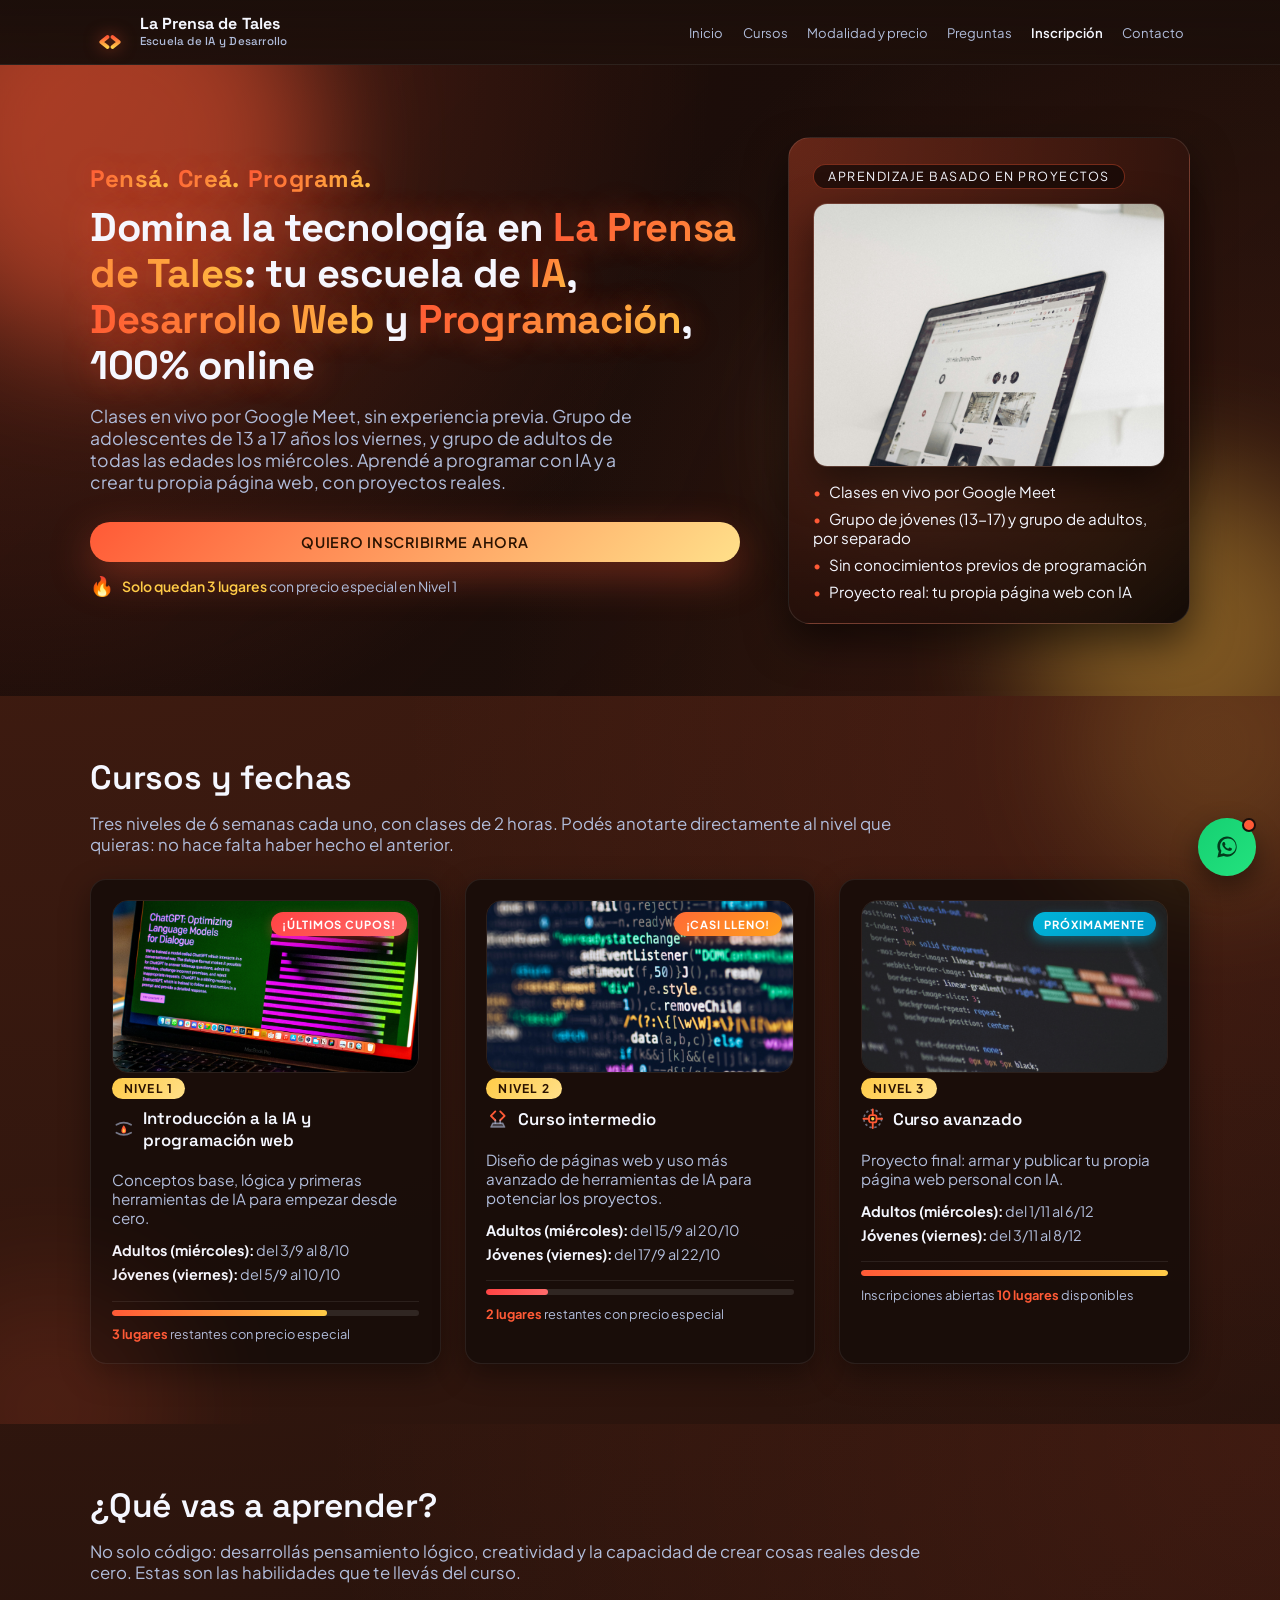
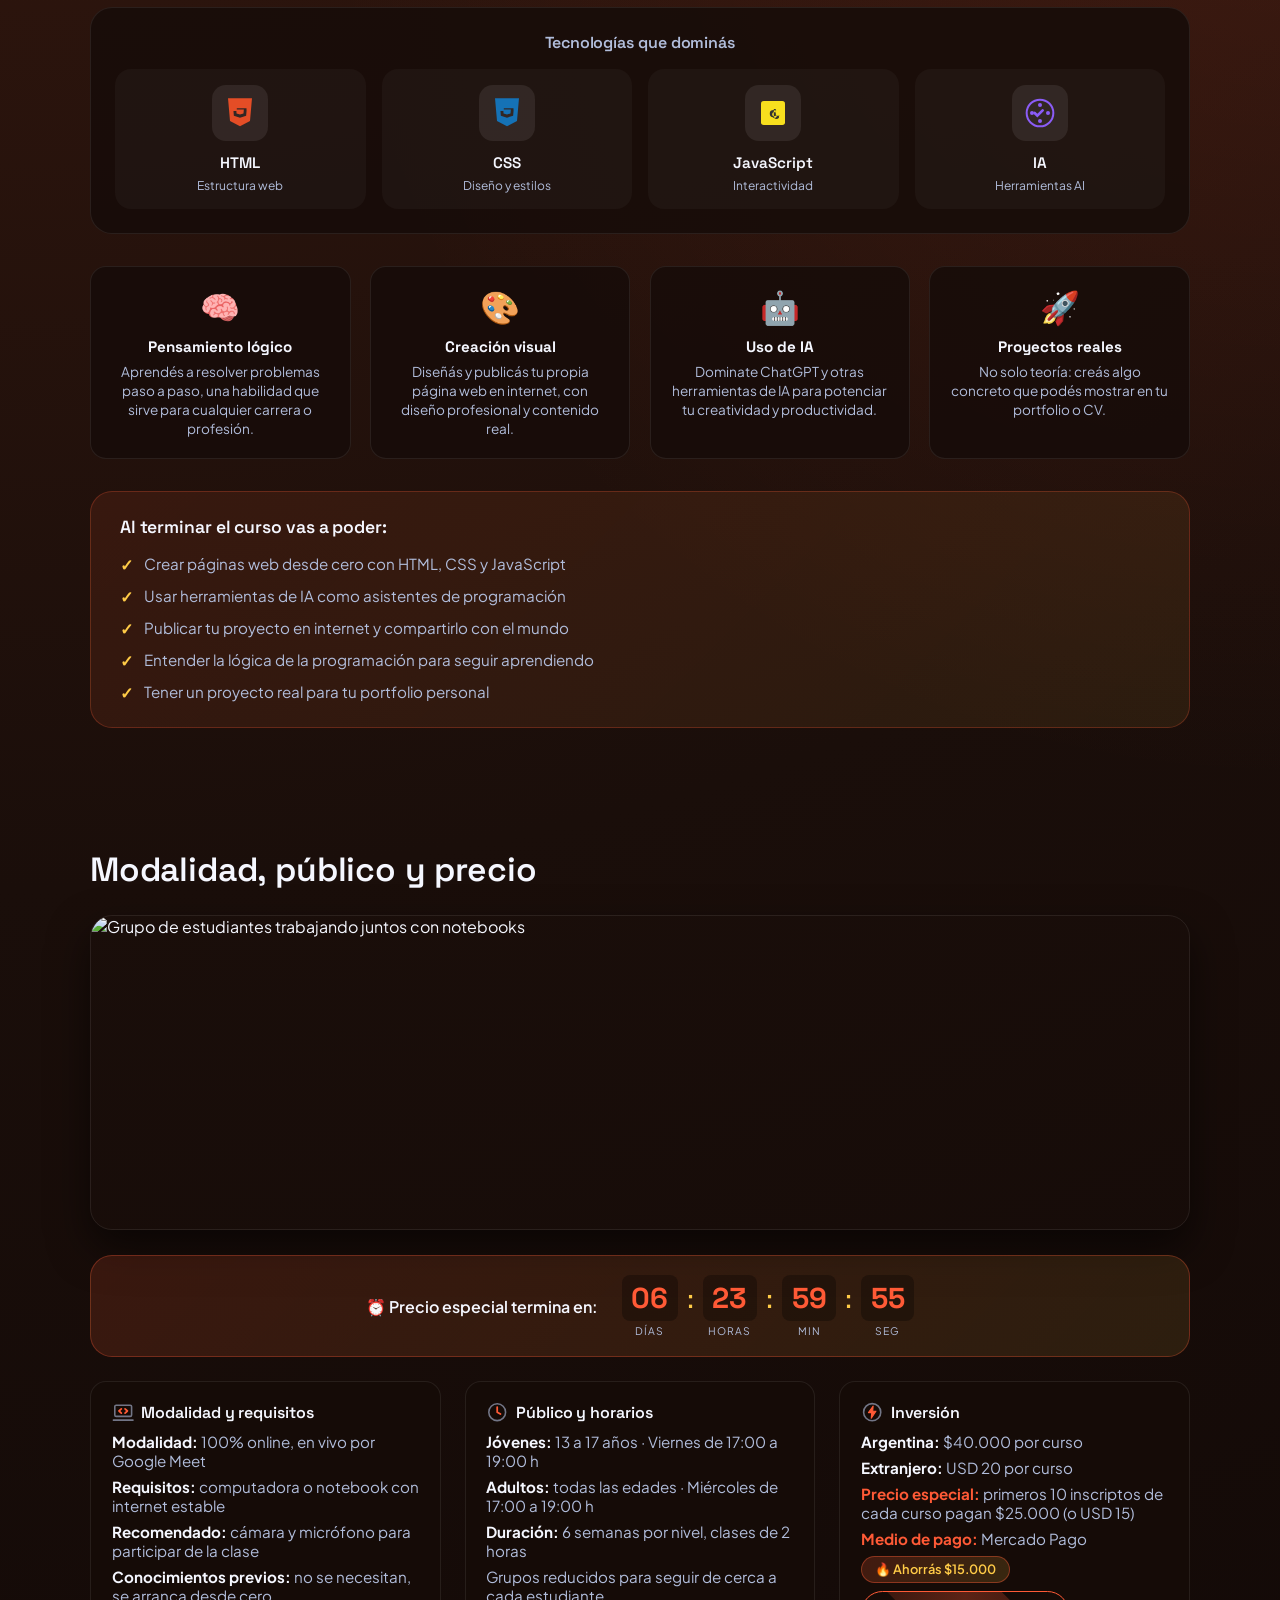
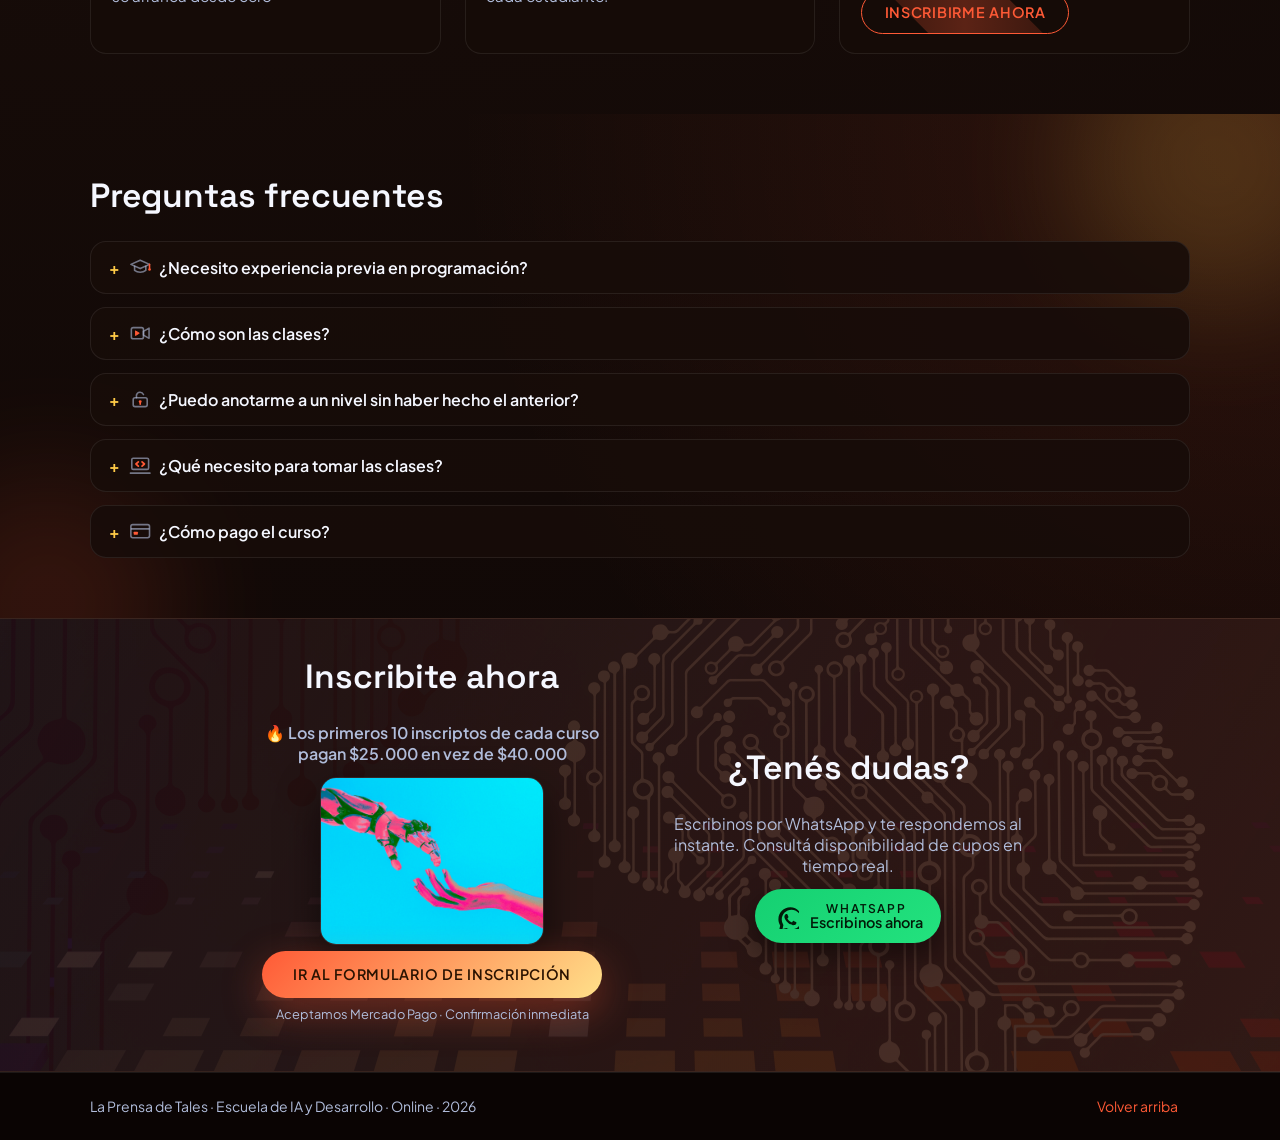
==== commit 89c34b50: "feat: urgencia, cupos, countdown, sección beneficios y fechas septiembre - Badges de urgencia en tar" ====
--- a/index.html
+++ b/index.html
@@ -38,12 +38,12 @@
       "name": "Juan Pablo Viola"
     },
     "hasCourseInstance": [
-      { "@type": "CourseInstance", "name": "Nivel 1 · Introducción a la IA y programación web (Adultos)", "courseMode": "online", "courseWorkload": "PT2H", "startDate": "2026-08-05", "endDate": "2026-09-09" },
-      { "@type": "CourseInstance", "name": "Nivel 1 · Introducción a la IA y programación web (Jóvenes)", "courseMode": "online", "courseWorkload": "PT2H", "startDate": "2026-08-07", "endDate": "2026-09-11" },
-      { "@type": "CourseInstance", "name": "Nivel 2 · Curso intermedio (Adultos)", "courseMode": "online", "courseWorkload": "PT2H", "startDate": "2026-08-23", "endDate": "2026-09-27" },
-      { "@type": "CourseInstance", "name": "Nivel 2 · Curso intermedio (Jóvenes)", "courseMode": "online", "courseWorkload": "PT2H", "startDate": "2026-08-25", "endDate": "2026-09-29" },
-      { "@type": "CourseInstance", "name": "Nivel 3 · Curso avanzado (Adultos)", "courseMode": "online", "courseWorkload": "PT2H", "startDate": "2026-10-04", "endDate": "2026-11-08" },
-      { "@type": "CourseInstance", "name": "Nivel 3 · Curso avanzado (Jóvenes)", "courseMode": "online", "courseWorkload": "PT2H", "startDate": "2026-10-06", "endDate": "2026-11-10" }
+      { "@type": "CourseInstance", "name": "Nivel 1 · Introducción a la IA y programación web (Adultos)", "courseMode": "online", "courseWorkload": "PT2H", "startDate": "2026-09-03", "endDate": "2026-10-08" },
+      { "@type": "CourseInstance", "name": "Nivel 1 · Introducción a la IA y programación web (Jóvenes)", "courseMode": "online", "courseWorkload": "PT2H", "startDate": "2026-09-05", "endDate": "2026-10-10" },
+      { "@type": "CourseInstance", "name": "Nivel 2 · Curso intermedio (Adultos)", "courseMode": "online", "courseWorkload": "PT2H", "startDate": "2026-09-15", "endDate": "2026-10-20" },
+      { "@type": "CourseInstance", "name": "Nivel 2 · Curso intermedio (Jóvenes)", "courseMode": "online", "courseWorkload": "PT2H", "startDate": "2026-09-17", "endDate": "2026-10-22" },
+      { "@type": "CourseInstance", "name": "Nivel 3 · Curso avanzado (Adultos)", "courseMode": "online", "courseWorkload": "PT2H", "startDate": "2026-11-01", "endDate": "2026-12-06" },
+      { "@type": "CourseInstance", "name": "Nivel 3 · Curso avanzado (Jóvenes)", "courseMode": "online", "courseWorkload": "PT2H", "startDate": "2026-11-03", "endDate": "2026-12-08" }
     ],
     "offers": [
       { "@type": "Offer", "priceCurrency": "ARS", "price": "40000", "description": "Precio por curso en Argentina. $25.000 para los primeros 10 inscriptos de cada curso." },
@@ -173,8 +173,11 @@
           <h1>Domina la tecnología en <span class="fire-text">La Prensa de Tales</span>: tu escuela de <span class="fire-text">IA</span>, <span class="fire-text">Desarrollo Web</span> y <span class="fire-text">Programación</span>, 100% online</h1>
           <p class="hero-subtitle">Clases en vivo por Google Meet, sin experiencia previa. Grupo de adolescentes de 13 a 17 años los viernes, y grupo de adultos de todas las edades los miércoles. Aprendé a programar con IA y a crear tu propia página web, con proyectos reales.</p>
           <div class="hero-cta">
-            <button id="btn-inscripcion-hero" class="btn btn-primary">Quiero inscribirme</button>
-            <span class="hero-note"><span class="hero-note-warm">Grupos reducidos</span> · Precio especial para los primeros 10 inscriptos de cada curso</span>
+            <button id="btn-inscripcion-hero" class="btn btn-primary btn-pulse">Quiero inscribirme ahora</button>
+            <div class="hero-urgency">
+              <span class="urgency-icon">🔥</span>
+              <span class="hero-note"><span class="hero-note-warm">Solo quedan 3 lugares</span> con precio especial en Nivel 1</span>
+            </div>
           </div>
         </div>
         <div class="hero-side">
@@ -198,35 +201,166 @@
         <p class="section-lead">Tres niveles de 6 semanas cada uno, con clases de 2 horas. Podés anotarte directamente al nivel que quieras: no hace falta haber hecho el anterior.</p>
         <div class="grid-3 cursos-grid">
           <article class="card curso-card">
-            <img class="curso-card-img" src="assets/emiliano-vittoriosi-G_vWviqUCCg-unsplash.jpg" alt="Escribiendo las primeras líneas de código" loading="lazy">
-            <span class="curso-badge">Nivel 1</span>
+            <div class="curso-card-header">
+              <img class="curso-card-img" src="assets/emiliano-vittoriosi-G_vWviqUCCg-unsplash.jpg" alt="Escribiendo las primeras líneas de código" loading="lazy">
+              <span class="curso-badge">Nivel 1</span>
+              <span class="urgency-badge">¡Últimos cupos!</span>
+            </div>
             <h3><svg class="ico curso-ico" aria-hidden="true"><use href="#ico-flame"/></svg> Introducción a la IA y programación web</h3>
             <p>Conceptos base, lógica y primeras herramientas de IA para empezar desde cero.</p>
             <ul class="curso-fechas">
-              <li><strong>Adultos (miércoles):</strong> del 5/8 al 9/9</li>
-              <li><strong>Jóvenes (viernes):</strong> del 7/8 al 11/9</li>
+              <li><strong>Adultos (miércoles):</strong> del 3/9 al 8/10</li>
+              <li><strong>Jóvenes (viernes):</strong> del 5/9 al 10/10</li>
             </ul>
+            <div class="cupos-disponibles">
+              <div class="cupos-bar">
+                <div class="cupos-bar-fill" data-cupos="7" data-total="10"></div>
+              </div>
+              <span class="cupos-text"><strong>3 lugares</strong> restantes con precio especial</span>
+            </div>
           </article>
           <article class="card curso-card">
-            <img class="curso-card-img" src="assets/markus-spiske-MgtHZ4zlC1U-unsplash.jpg" alt="Código de una página web en pantalla" loading="lazy">
-            <span class="curso-badge">Nivel 2</span>
+            <div class="curso-card-header">
+              <img class="curso-card-img" src="assets/markus-spiske-MgtHZ4zlC1U-unsplash.jpg" alt="Código de una página web en pantalla" loading="lazy">
+              <span class="curso-badge">Nivel 2</span>
+              <span class="urgency-badge urgency-hot">¡Casi lleno!</span>
+            </div>
             <h3><svg class="ico curso-ico" aria-hidden="true"><use href="#ico-codepress"/></svg> Curso intermedio</h3>
             <p>Diseño de páginas web y uso más avanzado de herramientas de IA para potenciar los proyectos.</p>
             <ul class="curso-fechas">
-              <li><strong>Adultos (miércoles):</strong> del 23/8 al 27/9</li>
-              <li><strong>Jóvenes (viernes):</strong> del 25/8 al 29/9</li>
+              <li><strong>Adultos (miércoles):</strong> del 15/9 al 20/10</li>
+              <li><strong>Jóvenes (viernes):</strong> del 17/9 al 22/10</li>
             </ul>
+            <div class="cupos-disponibles">
+              <div class="cupos-bar">
+                <div class="cupos-bar-fill" data-cupos="2" data-total="10"></div>
+              </div>
+              <span class="cupos-text"><strong>2 lugares</strong> restantes con precio especial</span>
+            </div>
           </article>
           <article class="card curso-card">
-            <img class="curso-card-img" src="assets/maik-jonietz-_yMciiStJyY-unsplash.jpg" alt="Pantalla mostrando un proyecto web terminado" loading="lazy">
-            <span class="curso-badge">Nivel 3</span>
+            <div class="curso-card-header">
+              <img class="curso-card-img" src="assets/maik-jonietz-_yMciiStJyY-unsplash.jpg" alt="Pantalla mostrando un proyecto web terminado" loading="lazy">
+              <span class="curso-badge">Nivel 3</span>
+              <span class="urgency-badge urgency-new">Próximamente</span>
+            </div>
             <h3><svg class="ico curso-ico" aria-hidden="true"><use href="#ico-target"/></svg> Curso avanzado</h3>
             <p>Proyecto final: armar y publicar tu propia página web personal con IA.</p>
             <ul class="curso-fechas">
-              <li><strong>Adultos (miércoles):</strong> del 4/10 al 8/11</li>
-              <li><strong>Jóvenes (viernes):</strong> del 6/10 al 10/11</li>
+              <li><strong>Adultos (miércoles):</strong> del 1/11 al 6/12</li>
+              <li><strong>Jóvenes (viernes):</strong> del 3/11 al 8/12</li>
             </ul>
+            <div class="cupos-disponibles">
+              <div class="cupos-bar">
+                <div class="cupos-bar-fill" data-cupos="10" data-total="10"></div>
+              </div>
+              <span class="cupos-text">Inscripciones abiertas <strong>10 lugares</strong> disponibles</span>
+            </div>
           </article>
+        </div>
+      </div>
+    </section>
+
+    <section id="beneficios" class="section section-alt">
+      <div class="container">
+        <h2>¿Qué vas a aprender?</h2>
+        <p class="section-lead">No solo código: desarrollás pensamiento lógico, creatividad y la capacidad de crear cosas reales desde cero. Estas son las habilidades que te llevás del curso.</p>
+        
+        <div class="tech-showcase">
+          <h3 class="tech-title">Tecnologías que dominás</h3>
+          <div class="tech-grid">
+            <div class="tech-item">
+              <div class="tech-icon html-icon">
+                <svg viewBox="0 0 24 24" width="32" height="32" aria-hidden="true">
+                  <path fill="#E44D26" d="M3 1l1.5 17L12 22l7.5-4L21 1H3zm14.5 5H8.5l.2 2.5h8.4l-.5 5.5-4.6 1.5-4.6-1.5-.3-3.5h2.2l.1 1.8 2.6.8 2.6-.8.3-3h-5.3V8h7.2l-.2 2.5z"/>
+                </svg>
+              </div>
+              <span class="tech-name">HTML</span>
+              <span class="tech-desc">Estructura web</span>
+            </div>
+            <div class="tech-item">
+              <div class="tech-icon css-icon">
+                <svg viewBox="0 0 24 24" width="32" height="32" aria-hidden="true">
+                  <path fill="#1572B6" d="M3 1l1.5 17L12 22l7.5-4L21 1H3zm14.5 5H8.5l.2 2.5h8.4l-.5 5.5-4.6 1.5-4.6-1.5-.3-3.5h2.2l.1 1.8 2.6.8 2.6-.8.3-3h-5.3V8h7.2l-.2 2.5z"/>
+                </svg>
+              </div>
+              <span class="tech-name">CSS</span>
+              <span class="tech-desc">Diseño y estilos</span>
+            </div>
+            <div class="tech-item">
+              <div class="tech-icon js-icon">
+                <svg viewBox="0 0 24 24" width="32" height="32" aria-hidden="true">
+                  <rect fill="#F7DF1E" x="3" y="3" width="18" height="18" rx="2"/>
+                  <path fill="#323330" d="M12 15.2c-.8 0-1.4-.2-1.8-.7-.4-.5-.6-1.1-.6-2 0-1 .3-1.7.8-2.1.5-.4 1.2-.6 2.1-.6.8 0 1.4.2 1.9.5l-.4 1.4c-.3-.2-.7-.3-1.1-.3-.5 0-.9.1-1.1.4-.2.3-.4.6-.4 1.1 0 .5.1.9.4 1.1.2.3.6.4 1 .4.7 0 1.2-.2 1.6-.7l.4 1.1c-.6.6-1.3.9-2.3.9zm4.3-.1l.5-1.4c-.4.3-.8.4-1.3.4-.6 0-1-.2-1.2-.5-.2-.4-.2-.8-.2-1.4V9h-1.5v4.8c0 1 .2 1.7.5 2.1.3.4.8.6 1.4.6.8 0 1.4-.3 2-.9l-.2-1.3z"/>
+                </svg>
+              </div>
+              <span class="tech-name">JavaScript</span>
+              <span class="tech-desc">Interactividad</span>
+            </div>
+            <div class="tech-item">
+              <div class="tech-icon ai-icon">
+                <svg viewBox="0 0 24 24" width="32" height="32" aria-hidden="true">
+                  <circle cx="12" cy="12" r="10" fill="none" stroke="#8b5cf6" stroke-width="1.5"/>
+                  <path d="M8 12l2 2 4-4" stroke="#8b5cf6" stroke-width="2" fill="none" stroke-linecap="round"/>
+                  <circle cx="12" cy="6" r="1.5" fill="#8b5cf6"/>
+                  <circle cx="12" cy="18" r="1.5" fill="#8b5cf6"/>
+                  <circle cx="6" cy="12" r="1.5" fill="#8b5cf6"/>
+                  <circle cx="18" cy="12" r="1.5" fill="#8b5cf6"/>
+                </svg>
+              </div>
+              <span class="tech-name">IA</span>
+              <span class="tech-desc">Herramientas AI</span>
+            </div>
+          </div>
+        </div>
+
+        <div class="skills-grid">
+          <div class="skill-card">
+            <div class="skill-icon">🧠</div>
+            <h4>Pensamiento lógico</h4>
+            <p>Aprendés a resolver problemas paso a paso, una habilidad que sirve para cualquier carrera o profesión.</p>
+          </div>
+          <div class="skill-card">
+            <div class="skill-icon">🎨</div>
+            <h4>Creación visual</h4>
+            <p>Diseñás y publicás tu propia página web en internet, con diseño profesional y contenido real.</p>
+          </div>
+          <div class="skill-card">
+            <div class="skill-icon">🤖</div>
+            <h4>Uso de IA</h4>
+            <p>Dominate ChatGPT y otras herramientas de IA para potenciar tu creatividad y productividad.</p>
+          </div>
+          <div class="skill-card">
+            <div class="skill-icon">🚀</div>
+            <h4>Proyectos reales</h4>
+            <p>No solo teoría: creás algo concreto que podés mostrar en tu portfolio o CV.</p>
+          </div>
+        </div>
+
+        <div class="outcomes-box">
+          <h3>Al terminar el curso vas a poder:</h3>
+          <ul class="outcomes-list">
+            <li>
+              <span class="outcome-check">✓</span>
+              <span>Crear páginas web desde cero con HTML, CSS y JavaScript</span>
+            </li>
+            <li>
+              <span class="outcome-check">✓</span>
+              <span>Usar herramientas de IA como asistentes de programación</span>
+            </li>
+            <li>
+              <span class="outcome-check">✓</span>
+              <span>Publicar tu proyecto en internet y compartirlo con el mundo</span>
+            </li>
+            <li>
+              <span class="outcome-check">✓</span>
+              <span>Entender la lógica de la programación para seguir aprendiendo</span>
+            </li>
+            <li>
+              <span class="outcome-check">✓</span>
+              <span>Tener un proyecto real para tu portfolio personal</span>
+            </li>
+          </ul>
         </div>
       </div>
     </section>
@@ -234,7 +368,35 @@
     <section id="info" class="section">
       <div class="container">
         <h2>Modalidad, público y precio</h2>
-        <img class="info-banner" src="assets/igor-omilaev-gVQLAbGVB6Q-unsplash.jpg" alt="Grupo de estudiantes trabajando juntos con notebooks" loading="lazy">
+        <img class="info-banner" src="assets/igor-omilaev-gVQLAbGVB6U-unsplash.jpg" alt="Grupo de estudiantes trabajando juntos con notebooks" loading="lazy">
+        
+        <div class="countdown-banner">
+          <div class="countdown-content">
+            <span class="countdown-label">⏰ Precio especial termina en:</span>
+            <div class="countdown-timer" id="countdown">
+              <div class="countdown-unit">
+                <span class="countdown-number" id="days">07</span>
+                <span class="countdown-text">días</span>
+              </div>
+              <span class="countdown-sep">:</span>
+              <div class="countdown-unit">
+                <span class="countdown-number" id="hours">23</span>
+                <span class="countdown-text">horas</span>
+              </div>
+              <span class="countdown-sep">:</span>
+              <div class="countdown-unit">
+                <span class="countdown-number" id="minutes">59</span>
+                <span class="countdown-text">min</span>
+              </div>
+              <span class="countdown-sep">:</span>
+              <div class="countdown-unit">
+                <span class="countdown-number" id="seconds">59</span>
+                <span class="countdown-text">seg</span>
+              </div>
+            </div>
+          </div>
+        </div>
+
         <div class="details-grid">
           <div class="details-col">
             <h3><svg class="ico details-icon" aria-hidden="true"><use href="#ico-laptop"/></svg> Modalidad y requisitos</h3>
@@ -256,7 +418,10 @@
             <p><strong>Extranjero:</strong> USD 20 por curso</p>
             <p><strong class="strong-accent">Precio especial:</strong> primeros 10 inscriptos de cada curso pagan $25.000 (o USD 15)</p>
             <p><strong class="strong-accent">Medio de pago:</strong> Mercado Pago</p>
-            <button id="btn-inscripcion-detalles" class="btn btn-outline">Inscribirme ahora</button>
+            <div class="precio-urgencia">
+              <span class="precio-badge">🔥 Ahorrás $15.000</span>
+            </div>
+            <button id="btn-inscripcion-detalles" class="btn btn-outline btn-glow">Inscribirme ahora</button>
           </div>
         </div>
       </div>
@@ -295,23 +460,22 @@
     <section id="inscripcion" class="section section-accent section-compact contacto-bg">
       <div class="container inscripcion-merged">
         <div class="inscripcion-col">
-          <h2>Inscripción online</h2>
-          <p>Completá el formulario, elegí tu nivel y recibí la confirmación con los pasos de pago por Mercado Pago.</p>
+          <h2>Inscribite ahora</h2>
+          <p class="inscripcion-urgency">🔥 Los primeros 10 inscriptos de cada curso pagan $25.000 en vez de $40.000</p>
           <img class="inscripcion-photo" src="assets/cash-macanaya-X9Cemmq4YjM-unsplash.jpg" alt="Estudiante concentrado programando" loading="lazy">
-          <button id="btn-inscripcion-form" class="btn btn-primary btn-lg">Ir al formulario de inscripción</button>
+          <button id="btn-inscripcion-form" class="btn btn-primary btn-lg btn-pulse">Ir al formulario de inscripción</button>
+          <p class="inscripcion-note">Aceptamos Mercado Pago · Confirmación inmediata</p>
         </div>
         <div class="contacto-col" id="contacto">
-          <h2>Seguinos en Instagram</h2>
-          <p>Novedades, contenidos y fechas de inscripción. Seguinos y compartí con quien le interese. ¿Consultas al instante? Escribinos por WhatsApp con el botón verde.</p>
-          <a href="https://instagram.com/laprensadetales" class="social-link" target="_blank" rel="noopener noreferrer">
+          <h2>¿Tenés dudas?</h2>
+          <p>Escribinos por WhatsApp y te respondemos al instante. Consultá disponibilidad de cupos en tiempo real.</p>
+          <a href="https://wa.me/543416485693?text=Hola!%20Quiero%20info%20sobre%20los%20cursos%20de%20programación" class="social-link whatsapp-style" target="_blank" rel="noopener noreferrer">
             <svg viewBox="0 0 24 24" width="26" height="26" aria-hidden="true" focusable="false">
-              <rect x="3" y="3" width="18" height="18" rx="5" fill="none" stroke="currentColor" stroke-width="2"/>
-              <circle cx="12" cy="12" r="4" fill="none" stroke="currentColor" stroke-width="2"/>
-              <circle cx="17.2" cy="6.8" r="1.3" fill="currentColor"/>
+              <path fill="currentColor" d="M16.04 4C9.94 4 5 8.94 5 15.04c0 2.13.6 4.12 1.63 5.81L5 28l7.35-1.6a11 11 0 0 0 3.69.64h.01c6.1 0 11.04-4.94 11.04-11.04C27.09 8.94 22.14 4 16.04 4Zm0 20.2h-.01c-1.16 0-2.3-.31-3.29-.9l-.24-.14-3.68.8.79-3.58-.15-.25a8.98 8.98 0 0 1-1.37-4.79c0-4.97 4.05-9.02 9.02-9.02 2.41 0 4.67.94 6.38 2.64a8.96 8.96 0 0 1 2.64 6.38c0 4.97-4.05 9.02-9.02 9.02Zm4.95-6.76c-.27-.14-1.6-.79-1.85-.88-.25-.09-.43-.14-.61.14-.18.27-.7.88-.86 1.06-.16.18-.32.2-.59.07-.27-.14-1.14-.42-2.18-1.34-.8-.72-1.35-1.6-1.5-1.87-.16-.27-.02-.42.12-.55.12-.12.27-.32.4-.48.14-.16.18-.27.27-.45.09-.18.05-.34-.02-.48-.07-.14-.61-1.48-.84-2.02-.22-.53-.44-.46-.61-.47l-.52-.01c-.18 0-.48.07-.73.34-.25.27-.96.94-.96 2.28 0 1.34.98 2.64 1.12 2.82.14.18 1.93 2.94 4.67 4.12.65.28 1.16.45 1.56.58.66.21 1.25.18 1.72.11.53-.08 1.6-.65 1.83-1.29.23-.63.23-1.17.16-1.29-.07-.11-.25-.18-.52-.32Z"/>
             </svg>
             <span class="social-text">
-              <span class="social-label">Instagram</span>
-              <span class="social-handle">@laprensadetales</span>
+              <span class="social-label">WhatsApp</span>
+              <span class="social-handle">Escribinos ahora</span>
             </span>
           </a>
         </div>
@@ -333,6 +497,13 @@
     </svg>
   </a>
 
+  <div class="cta-sticky-mobile" id="cta-sticky">
+    <div class="cta-sticky-content">
+      <span class="cta-sticky-text">🔥 Solo quedan 3 lugares</span>
+      <button class="btn btn-primary btn-sm" onclick="irAlFormulario()">Inscribirme</button>
+    </div>
+  </div>
+
   <script src="script.js" defer></script>
 </body>
 </html>
--- a/styles.css
+++ b/styles.css
@@ -510,6 +510,386 @@
   gap: 0.6rem;
 }
 
+.curso-card-header {
+  position: relative;
+}
+
+.urgency-badge {
+  position: absolute;
+  top: 0.75rem;
+  right: 0.75rem;
+  padding: 0.3rem 0.7rem;
+  border-radius: var(--radius-pill);
+  font-size: 0.7rem;
+  font-weight: 700;
+  text-transform: uppercase;
+  letter-spacing: 0.08em;
+  background: linear-gradient(135deg, #ff4444, #ff6b6b);
+  color: white;
+  box-shadow: 0 4px 12px rgba(255, 68, 68, 0.4);
+  animation: urgencyPulse 2s ease-in-out infinite;
+}
+
+.urgency-badge.urgency-hot {
+  background: linear-gradient(135deg, #ff6b35, #ff9f1c);
+  box-shadow: 0 4px 12px rgba(255, 107, 53, 0.4);
+}
+
+.urgency-badge.urgency-new {
+  background: linear-gradient(135deg, #00b4d8, #0096c7);
+  box-shadow: 0 4px 12px rgba(0, 180, 216, 0.4);
+  animation: none;
+}
+
+@keyframes urgencyPulse {
+  0%, 100% { transform: scale(1); }
+  50% { transform: scale(1.05); }
+}
+
+.cupos-disponibles {
+  margin-top: 0.5rem;
+  padding-top: 0.5rem;
+  border-top: 1px solid var(--color-border);
+}
+
+.cupos-bar {
+  height: 6px;
+  background: rgba(255, 255, 255, 0.1);
+  border-radius: 3px;
+  overflow: hidden;
+  margin-bottom: 0.4rem;
+}
+
+.cupos-bar-fill {
+  height: 100%;
+  background: linear-gradient(90deg, var(--color-accent), var(--color-accent-warm));
+  border-radius: 3px;
+  transition: width 1s ease-out;
+}
+
+.cupos-text {
+  font-size: 0.8rem;
+  color: var(--color-muted);
+}
+
+.cupos-text strong {
+  color: var(--color-accent);
+}
+
+.countdown-banner {
+  background: linear-gradient(135deg, rgba(255, 90, 54, 0.15), rgba(255, 203, 71, 0.1));
+  border: 1px solid rgba(255, 90, 54, 0.3);
+  border-radius: var(--radius-lg);
+  padding: 1.2rem 1.5rem;
+  margin-bottom: 1.5rem;
+}
+
+.countdown-content {
+  display: flex;
+  align-items: center;
+  justify-content: center;
+  gap: 1.5rem;
+  flex-wrap: wrap;
+}
+
+.countdown-label {
+  font-weight: 600;
+  font-size: 1rem;
+  color: var(--color-text);
+}
+
+.countdown-timer {
+  display: flex;
+  align-items: center;
+  gap: 0.5rem;
+}
+
+.countdown-unit {
+  display: flex;
+  flex-direction: column;
+  align-items: center;
+}
+
+.countdown-number {
+  font-family: "Space Grotesk", monospace;
+  font-size: 1.8rem;
+  font-weight: 700;
+  color: var(--color-accent);
+  background: rgba(0, 0, 0, 0.3);
+  padding: 0.3rem 0.6rem;
+  border-radius: 8px;
+  min-width: 3rem;
+  text-align: center;
+}
+
+.countdown-text {
+  font-size: 0.65rem;
+  text-transform: uppercase;
+  letter-spacing: 0.1em;
+  color: var(--color-muted);
+  margin-top: 0.2rem;
+}
+
+.countdown-sep {
+  font-size: 1.5rem;
+  font-weight: 700;
+  color: var(--color-accent-warm);
+  margin-bottom: 1rem;
+}
+
+.hero-urgency {
+  display: flex;
+  align-items: center;
+  gap: 0.5rem;
+}
+
+.urgency-icon {
+  font-size: 1.2rem;
+  animation: fireFlicker 1.5s ease-in-out infinite;
+}
+
+@keyframes fireFlicker {
+  0%, 100% { transform: scale(1) rotate(0deg); }
+  25% { transform: scale(1.1) rotate(-5deg); }
+  75% { transform: scale(1.1) rotate(5deg); }
+}
+
+.btn-pulse {
+  animation: btnPulse 2s ease-in-out infinite;
+}
+
+@keyframes btnPulse {
+  0%, 100% { box-shadow: 0 14px 40px rgba(255, 90, 54, 0.35); }
+  50% { box-shadow: 0 14px 50px rgba(255, 90, 54, 0.6), 0 0 30px rgba(255, 90, 54, 0.4); }
+}
+
+.btn-glow {
+  position: relative;
+  overflow: hidden;
+}
+
+.btn-glow::before {
+  content: "";
+  position: absolute;
+  top: -50%;
+  left: -50%;
+  width: 200%;
+  height: 200%;
+  background: linear-gradient(45deg, transparent, rgba(255, 90, 54, 0.3), transparent);
+  transform: rotate(45deg);
+  animation: glowSweep 3s ease-in-out infinite;
+}
+
+@keyframes glowSweep {
+  0% { transform: translateX(-100%) rotate(45deg); }
+  100% { transform: translateX(100%) rotate(45deg); }
+}
+
+.inscripcion-urgency {
+  font-size: 1rem;
+  font-weight: 600;
+  color: var(--color-accent-warm);
+  margin-bottom: 0.8rem;
+}
+
+.inscripcion-note {
+  font-size: 0.8rem;
+  color: var(--color-muted);
+  margin-top: 0.5rem;
+}
+
+.precio-urgencia {
+  margin-top: 0.3rem;
+  margin-bottom: 0.5rem;
+}
+
+.precio-badge {
+  display: inline-block;
+  padding: 0.3rem 0.8rem;
+  background: linear-gradient(135deg, rgba(255, 90, 54, 0.2), rgba(255, 203, 71, 0.15));
+  border: 1px solid rgba(255, 90, 54, 0.4);
+  border-radius: var(--radius-pill);
+  font-size: 0.8rem;
+  font-weight: 600;
+  color: var(--color-accent-warm);
+}
+
+.tech-showcase {
+  background: rgba(24, 13, 9, 0.9);
+  border: 1px solid var(--color-border);
+  border-radius: var(--radius-lg);
+  padding: 1.5rem;
+  margin-bottom: 2rem;
+}
+
+.tech-title {
+  font-size: 1rem;
+  margin-bottom: 1rem;
+  text-align: center;
+  color: var(--color-muted);
+}
+
+.tech-grid {
+  display: grid;
+  grid-template-columns: repeat(4, 1fr);
+  gap: 1rem;
+}
+
+.tech-item {
+  display: flex;
+  flex-direction: column;
+  align-items: center;
+  gap: 0.4rem;
+  padding: 1rem 0.5rem;
+  background: rgba(255, 255, 255, 0.03);
+  border-radius: var(--radius-md);
+  transition: transform 0.3s var(--ease-spring), background 0.2s ease-out;
+}
+
+.tech-item:hover {
+  transform: translateY(-4px);
+  background: rgba(255, 255, 255, 0.06);
+}
+
+.tech-icon {
+  width: 56px;
+  height: 56px;
+  display: flex;
+  align-items: center;
+  justify-content: center;
+  background: rgba(255, 255, 255, 0.08);
+  border-radius: 14px;
+  margin-bottom: 0.3rem;
+}
+
+.tech-icon svg {
+  width: 32px;
+  height: 32px;
+}
+
+.tech-name {
+  font-family: "Space Grotesk", sans-serif;
+  font-weight: 600;
+  font-size: 0.95rem;
+  color: var(--color-text);
+}
+
+.tech-desc {
+  font-size: 0.75rem;
+  color: var(--color-muted);
+}
+
+.skills-grid {
+  display: grid;
+  grid-template-columns: repeat(4, 1fr);
+  gap: 1.2rem;
+  margin-bottom: 2rem;
+}
+
+.skill-card {
+  background: rgba(24, 13, 9, 0.9);
+  border: 1px solid var(--color-border);
+  border-radius: var(--radius-md);
+  padding: 1.2rem;
+  text-align: center;
+  transition: transform 0.3s var(--ease-spring), border-color 0.25s ease-out;
+}
+
+.skill-card:hover {
+  transform: translateY(-5px);
+  border-color: rgba(255, 90, 54, 0.35);
+}
+
+.skill-icon {
+  font-size: 2rem;
+  margin-bottom: 0.6rem;
+}
+
+.skill-card h4 {
+  font-family: "Space Grotesk", sans-serif;
+  font-size: 0.95rem;
+  margin-bottom: 0.4rem;
+  color: var(--color-text);
+}
+
+.skill-card p {
+  font-size: 0.85rem;
+  color: var(--color-muted);
+  line-height: 1.4;
+}
+
+.outcomes-box {
+  background: linear-gradient(135deg, rgba(255, 90, 54, 0.1), rgba(255, 203, 71, 0.08));
+  border: 1px solid rgba(255, 90, 54, 0.25);
+  border-radius: var(--radius-lg);
+  padding: 1.5rem 1.8rem;
+}
+
+.outcomes-box h3 {
+  font-size: 1.1rem;
+  margin-bottom: 1rem;
+  color: var(--color-text);
+}
+
+.outcomes-list {
+  list-style: none;
+  display: flex;
+  flex-direction: column;
+  gap: 0.7rem;
+}
+
+.outcomes-list li {
+  display: flex;
+  align-items: flex-start;
+  gap: 0.7rem;
+  font-size: 0.95rem;
+  color: var(--color-muted);
+}
+
+.outcome-check {
+  color: var(--color-accent-warm);
+  font-weight: 700;
+  font-size: 1rem;
+  flex-shrink: 0;
+}
+
+.social-link.whatsapp-style {
+  background: linear-gradient(135deg, #15d072, #23e27e);
+  color: #021b09;
+}
+
+.cta-sticky-mobile {
+  display: none;
+  position: fixed;
+  bottom: 0;
+  left: 0;
+  right: 0;
+  z-index: 25;
+  background: linear-gradient(to top, rgba(26, 14, 10, 0.98), rgba(26, 14, 10, 0.95));
+  backdrop-filter: blur(10px);
+  border-top: 1px solid var(--color-border);
+  padding: 0.75rem 1rem;
+}
+
+.cta-sticky-content {
+  display: flex;
+  align-items: center;
+  justify-content: space-between;
+  max-width: 600px;
+  margin: 0 auto;
+}
+
+.cta-sticky-text {
+  font-size: 0.85rem;
+  font-weight: 600;
+  color: var(--color-accent);
+}
+
+.btn-sm {
+  padding: 0.5rem 1rem;
+  font-size: 0.8rem;
+}
+
 .curso-card h3 {
   display: flex;
   align-items: center;
@@ -966,6 +1346,14 @@
   .grid-3,
   .details-grid {
     grid-template-columns: minmax(0, 1fr);
+  }
+
+  .tech-grid {
+    grid-template-columns: repeat(2, 1fr);
+  }
+
+  .skills-grid {
+    grid-template-columns: repeat(2, 1fr);
   }
 
   .inscripcion-merged {
@@ -1028,6 +1416,24 @@
     flex-wrap: nowrap;
     align-items: center;
   }
+
+  .cta-sticky-mobile {
+    display: block;
+  }
+
+  body {
+    padding-bottom: 4rem;
+  }
+
+  .countdown-content {
+    flex-direction: column;
+    gap: 0.8rem;
+  }
+
+  .countdown-number {
+    font-size: 1.4rem;
+    min-width: 2.5rem;
+  }
 }
 
 @media (max-width: 600px) {
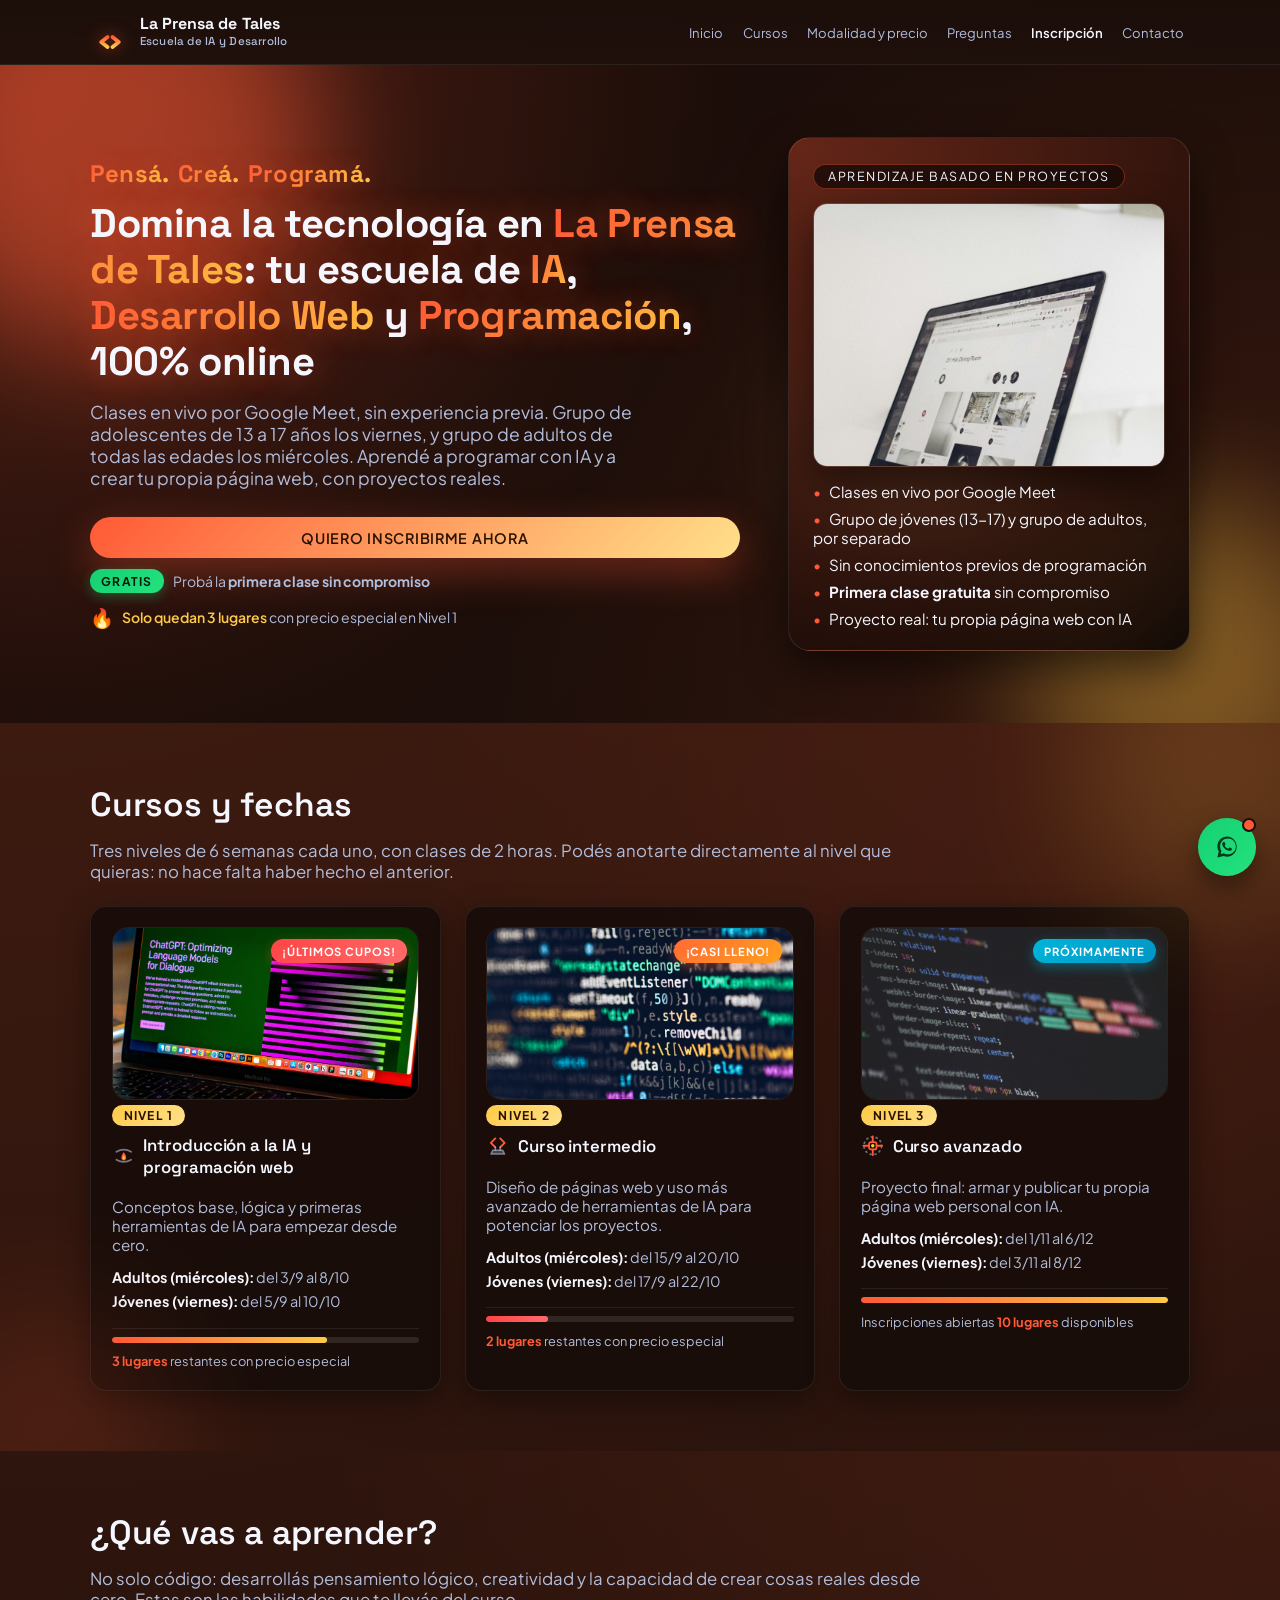
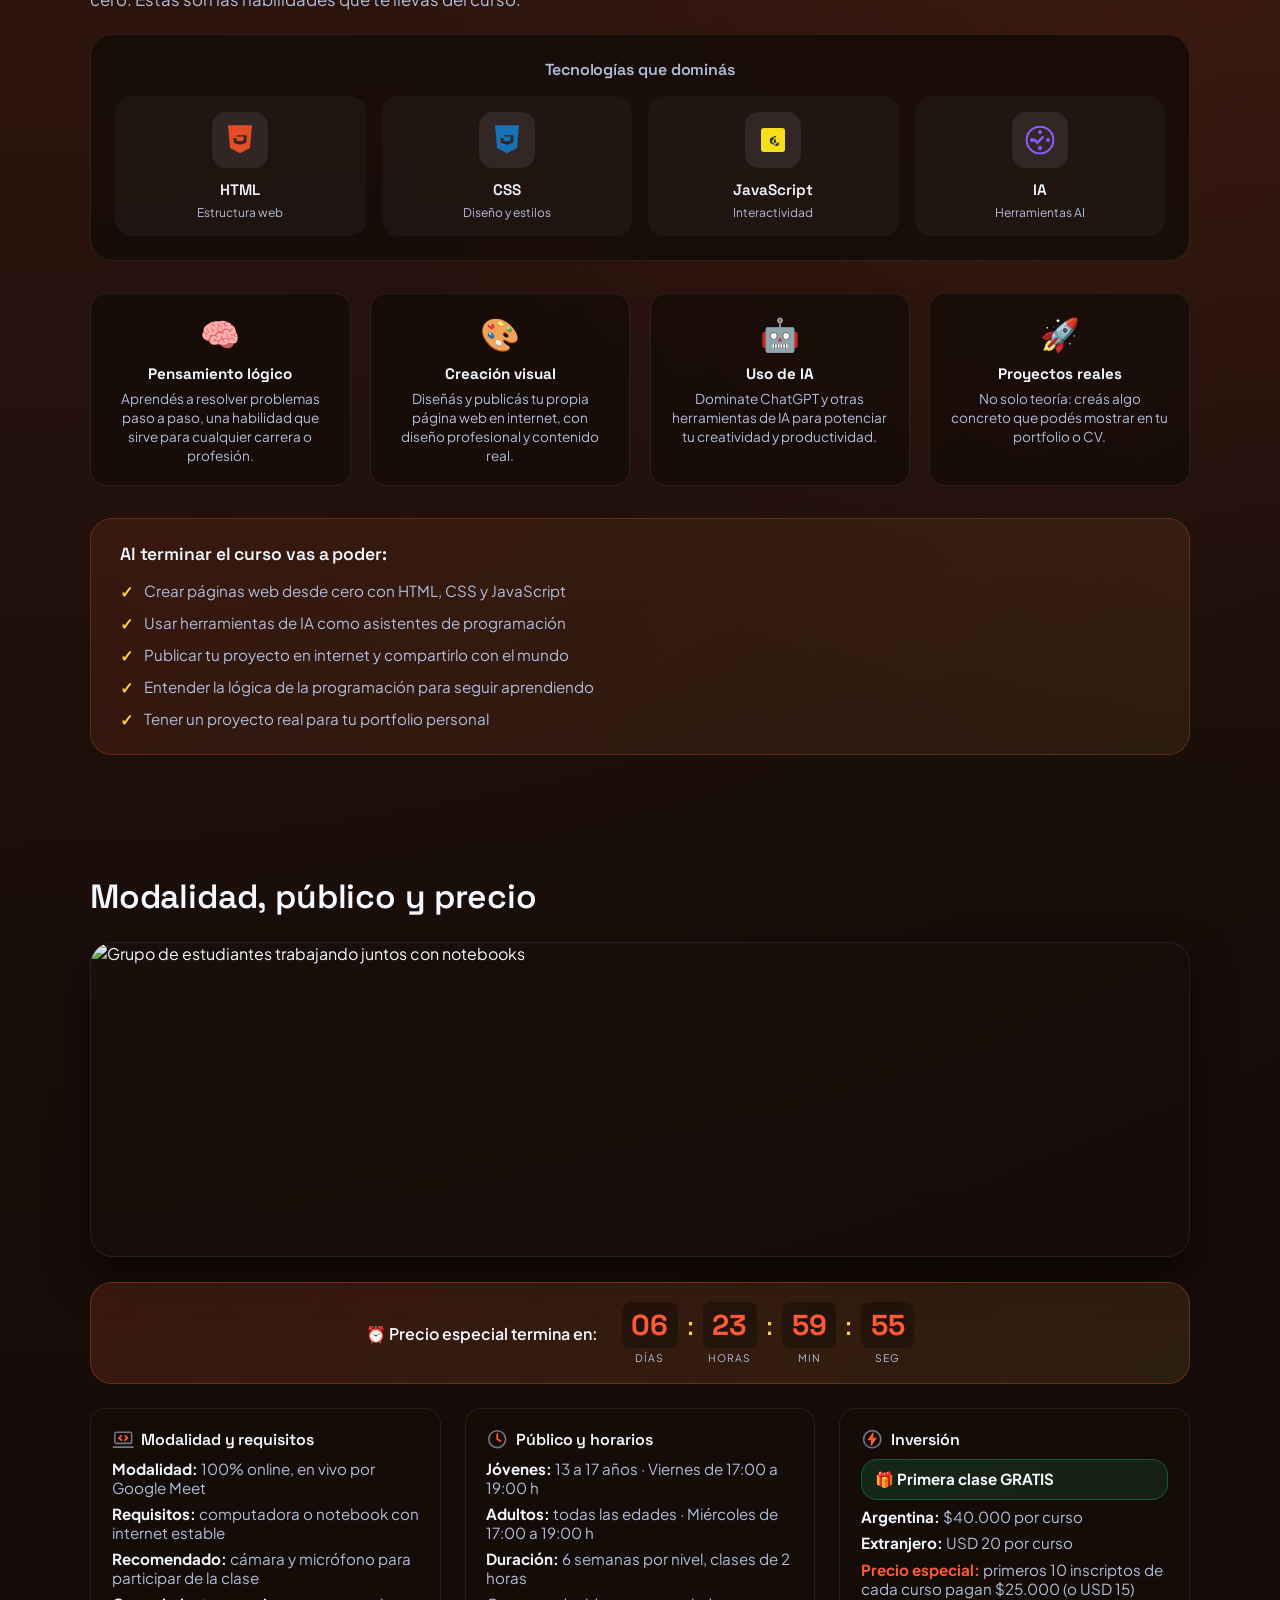
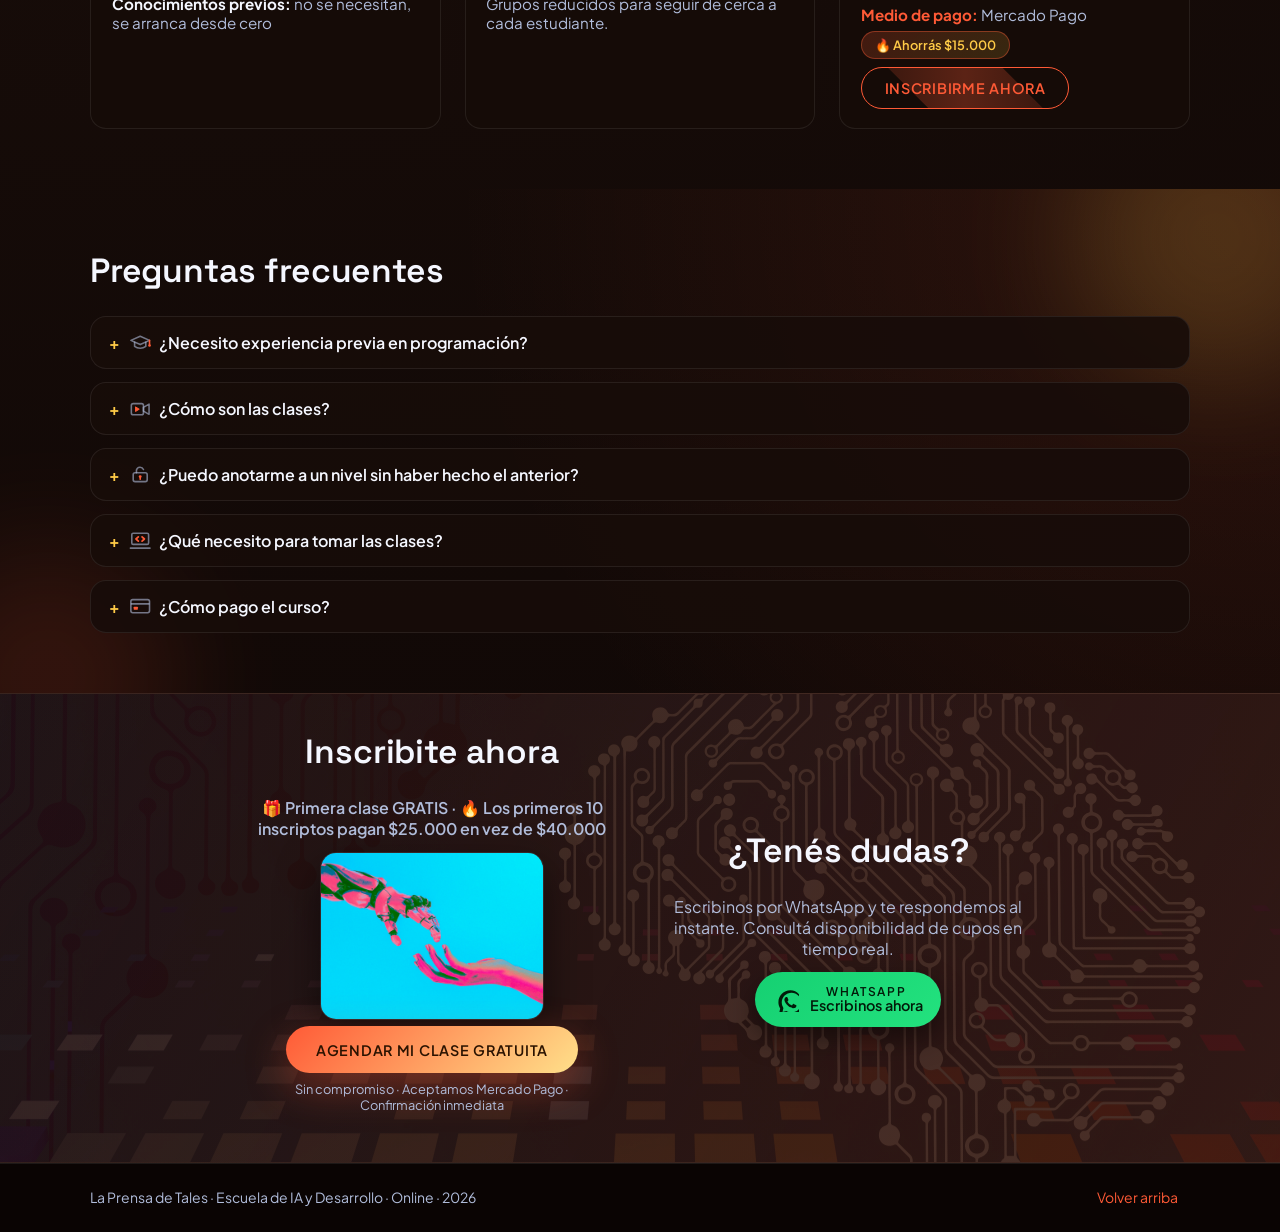
==== commit abef7a26: "feat: primera clase gratuita como gancho de conversión - Badge 'GRATIS' en hero - Destacado en lista" ====
--- a/index.html
+++ b/index.html
@@ -46,6 +46,7 @@
       { "@type": "CourseInstance", "name": "Nivel 3 · Curso avanzado (Jóvenes)", "courseMode": "online", "courseWorkload": "PT2H", "startDate": "2026-11-03", "endDate": "2026-12-08" }
     ],
     "offers": [
+      { "@type": "Offer", "priceCurrency": "ARS", "price": "0", "description": "Primera clase gratuita sin compromiso" },
       { "@type": "Offer", "priceCurrency": "ARS", "price": "40000", "description": "Precio por curso en Argentina. $25.000 para los primeros 10 inscriptos de cada curso." },
       { "@type": "Offer", "priceCurrency": "USD", "price": "20", "description": "Precio por curso para inscriptos desde el exterior. USD 15 para los primeros 10 inscriptos de cada curso." }
     ]
@@ -174,6 +175,10 @@
           <p class="hero-subtitle">Clases en vivo por Google Meet, sin experiencia previa. Grupo de adolescentes de 13 a 17 años los viernes, y grupo de adultos de todas las edades los miércoles. Aprendé a programar con IA y a crear tu propia página web, con proyectos reales.</p>
           <div class="hero-cta">
             <button id="btn-inscripcion-hero" class="btn btn-primary btn-pulse">Quiero inscribirme ahora</button>
+            <div class="hero-free-trial">
+              <span class="free-trial-badge">GRATIS</span>
+              <span class="hero-note">Probá la <strong>primera clase sin compromiso</strong></span>
+            </div>
             <div class="hero-urgency">
               <span class="urgency-icon">🔥</span>
               <span class="hero-note"><span class="hero-note-warm">Solo quedan 3 lugares</span> con precio especial en Nivel 1</span>
@@ -187,6 +192,7 @@
             <li>Clases en vivo por Google Meet</li>
             <li>Grupo de jóvenes (13-17) y grupo de adultos, por separado</li>
             <li>Sin conocimientos previos de programación</li>
+            <li><strong>Primera clase gratuita</strong> sin compromiso</li>
             <li>Proyecto real: tu propia página web con IA</li>
           </ul>
         </div>
@@ -414,6 +420,7 @@
           </div>
           <div class="details-col">
             <h3><svg class="ico details-icon" aria-hidden="true"><use href="#ico-bolt"/></svg> Inversión</h3>
+            <p class="free-class-highlight">🎁 <strong>Primera clase GRATIS</strong></p>
             <p><strong>Argentina:</strong> $40.000 por curso</p>
             <p><strong>Extranjero:</strong> USD 20 por curso</p>
             <p><strong class="strong-accent">Precio especial:</strong> primeros 10 inscriptos de cada curso pagan $25.000 (o USD 15)</p>
@@ -461,10 +468,10 @@
       <div class="container inscripcion-merged">
         <div class="inscripcion-col">
           <h2>Inscribite ahora</h2>
-          <p class="inscripcion-urgency">🔥 Los primeros 10 inscriptos de cada curso pagan $25.000 en vez de $40.000</p>
+          <p class="inscripcion-urgency">🎁 Primera clase GRATIS · 🔥 Los primeros 10 inscriptos pagan $25.000 en vez de $40.000</p>
           <img class="inscripcion-photo" src="assets/cash-macanaya-X9Cemmq4YjM-unsplash.jpg" alt="Estudiante concentrado programando" loading="lazy">
-          <button id="btn-inscripcion-form" class="btn btn-primary btn-lg btn-pulse">Ir al formulario de inscripción</button>
-          <p class="inscripcion-note">Aceptamos Mercado Pago · Confirmación inmediata</p>
+          <button id="btn-inscripcion-form" class="btn btn-primary btn-lg btn-pulse">Agendar mi clase gratuita</button>
+          <p class="inscripcion-note">Sin compromiso · Aceptamos Mercado Pago · Confirmación inmediata</p>
         </div>
         <div class="contacto-col" id="contacto">
           <h2>¿Tenés dudas?</h2>
--- a/styles.css
+++ b/styles.css
@@ -643,6 +643,34 @@
   gap: 0.5rem;
 }
 
+.hero-free-trial {
+  display: flex;
+  align-items: center;
+  gap: 0.6rem;
+}
+
+.free-trial-badge {
+  display: inline-block;
+  padding: 0.3rem 0.7rem;
+  background: linear-gradient(135deg, #15d072, #23e27e);
+  color: #021b09;
+  font-size: 0.75rem;
+  font-weight: 700;
+  letter-spacing: 0.1em;
+  border-radius: var(--radius-pill);
+  box-shadow: 0 4px 12px rgba(21, 208, 114, 0.3);
+}
+
+.free-class-highlight {
+  background: linear-gradient(135deg, rgba(21, 208, 114, 0.15), rgba(35, 226, 126, 0.1));
+  border: 1px solid rgba(21, 208, 114, 0.3);
+  border-radius: var(--radius-md);
+  padding: 0.6rem 0.8rem;
+  margin-bottom: 0.8rem;
+  font-size: 0.95rem;
+  color: #23e27e;
+}
+
 .urgency-icon {
   font-size: 1.2rem;
   animation: fireFlicker 1.5s ease-in-out infinite;
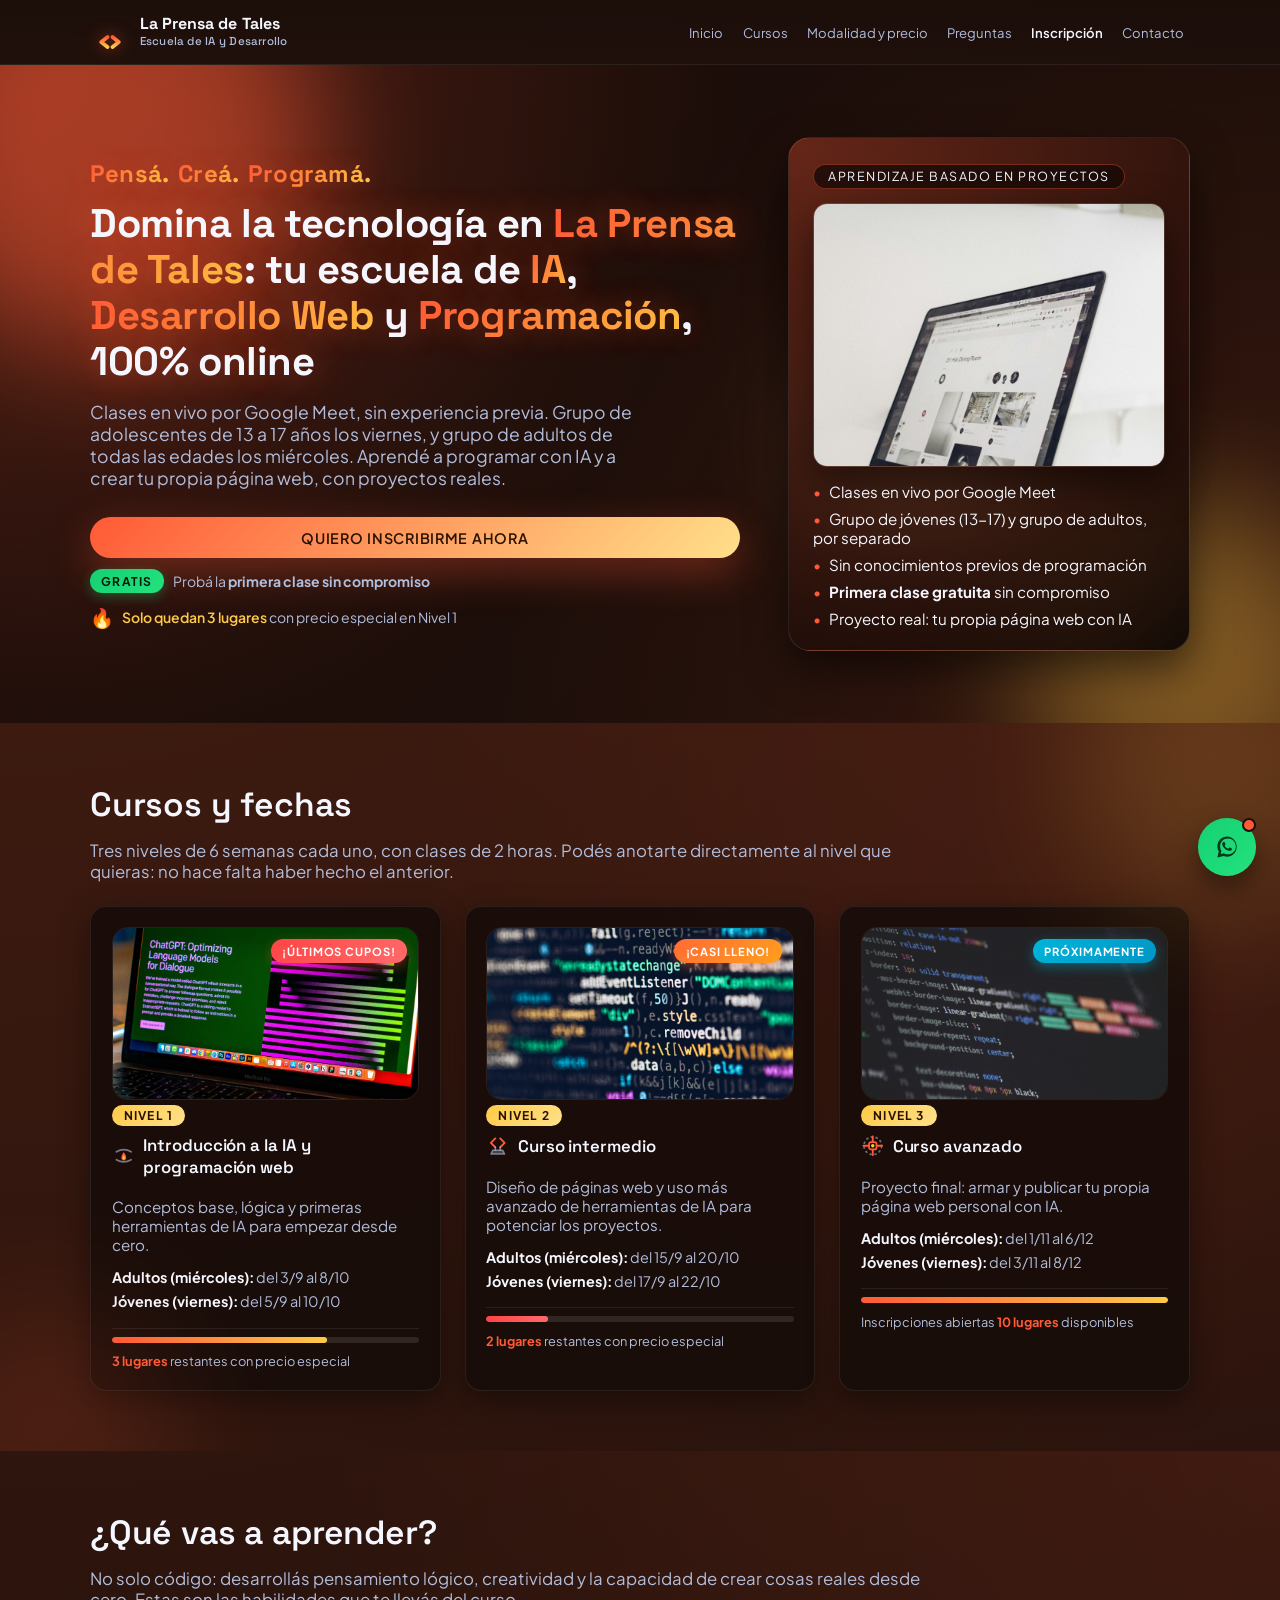
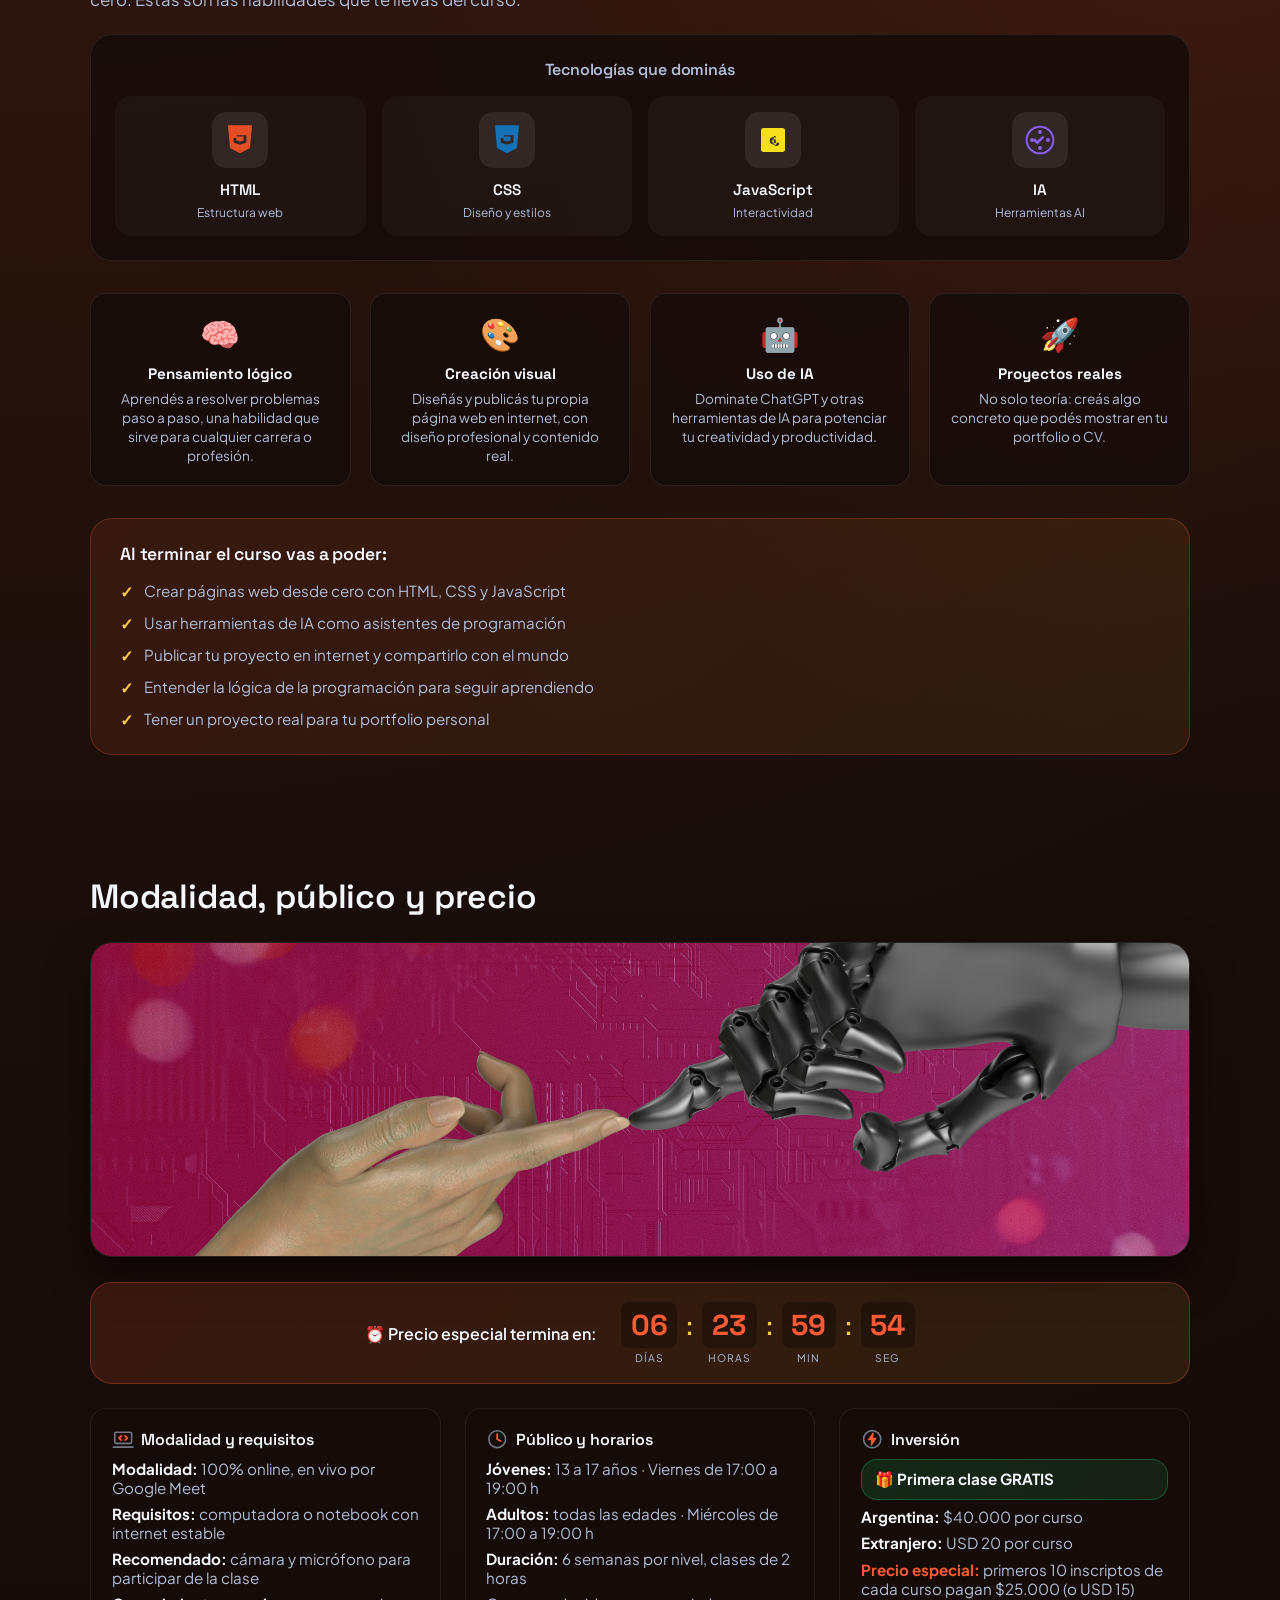
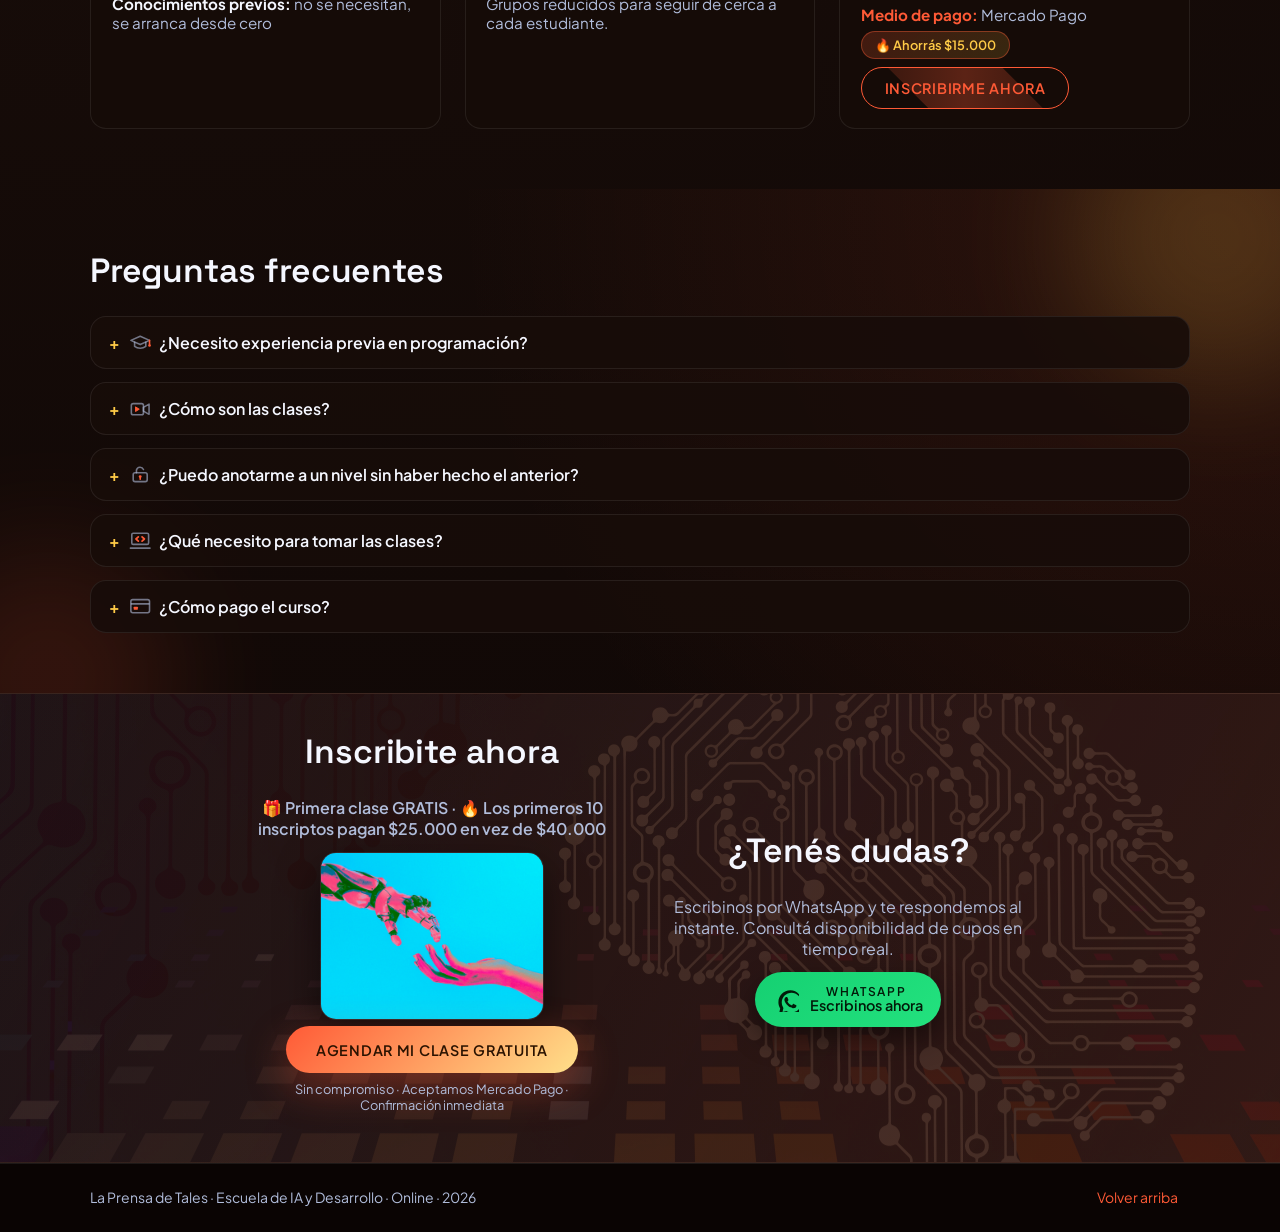
==== commit 85c3647d: "fix: corregir nombre de imagen info-banner (typo U→Q)" ====
--- a/index.html
+++ b/index.html
@@ -374,7 +374,7 @@
     <section id="info" class="section">
       <div class="container">
         <h2>Modalidad, público y precio</h2>
-        <img class="info-banner" src="assets/igor-omilaev-gVQLAbGVB6U-unsplash.jpg" alt="Grupo de estudiantes trabajando juntos con notebooks" loading="lazy">
+        <img class="info-banner" src="assets/igor-omilaev-gVQLAbGVB6Q-unsplash.jpg" alt="Grupo de estudiantes trabajando juntos con notebooks" loading="lazy">
         
         <div class="countdown-banner">
           <div class="countdown-content">
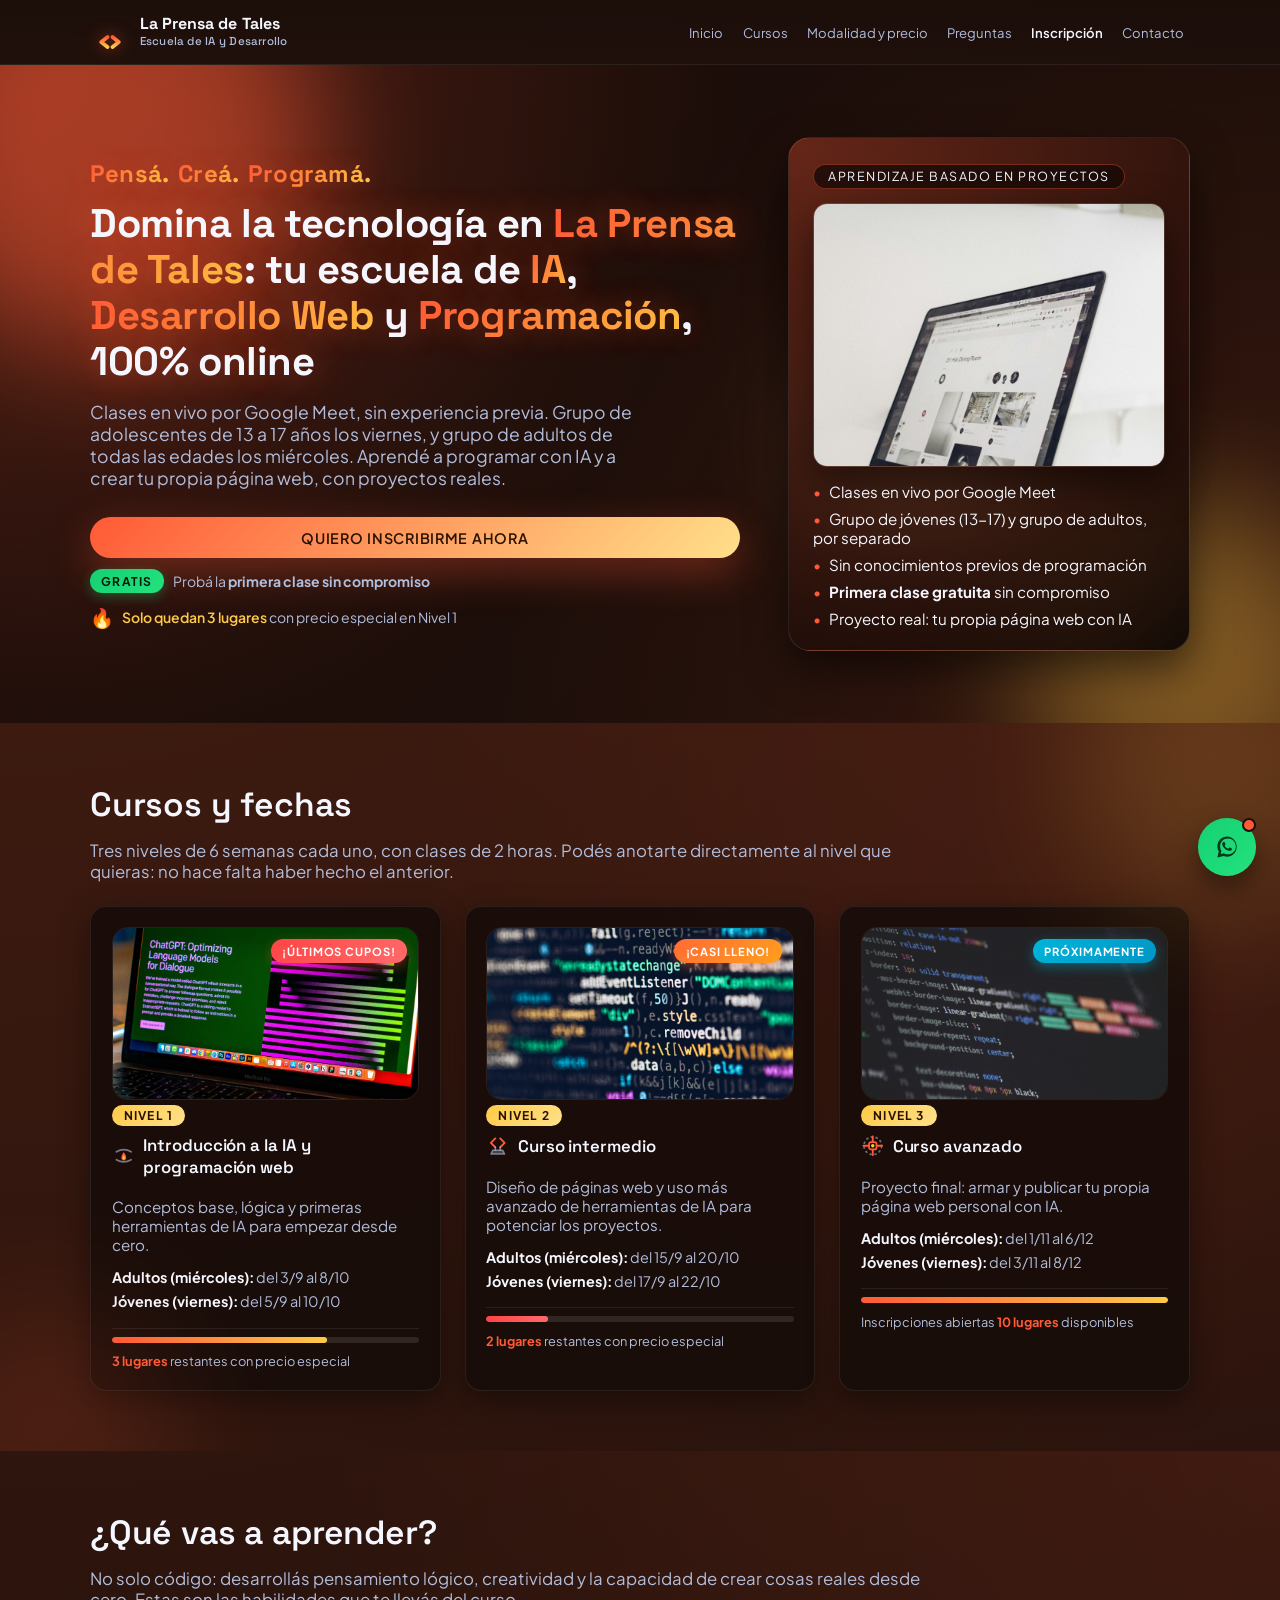
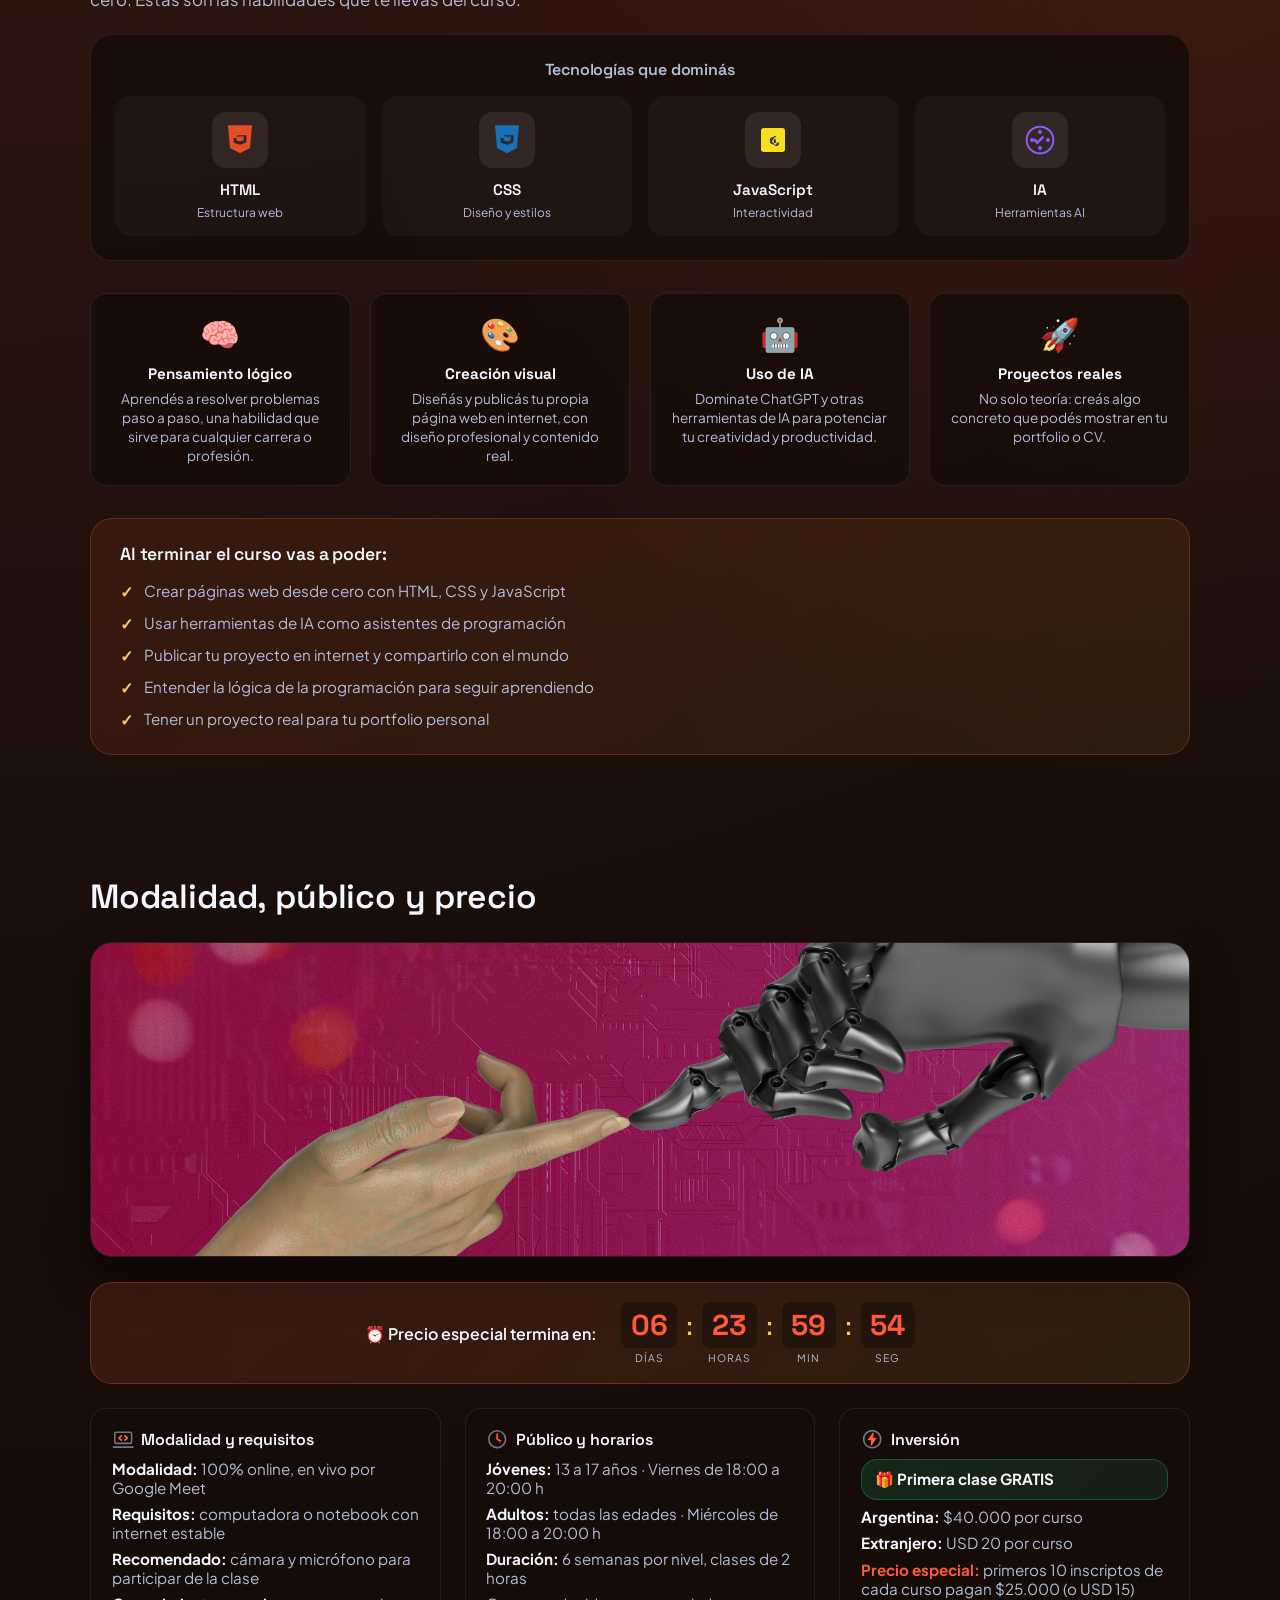
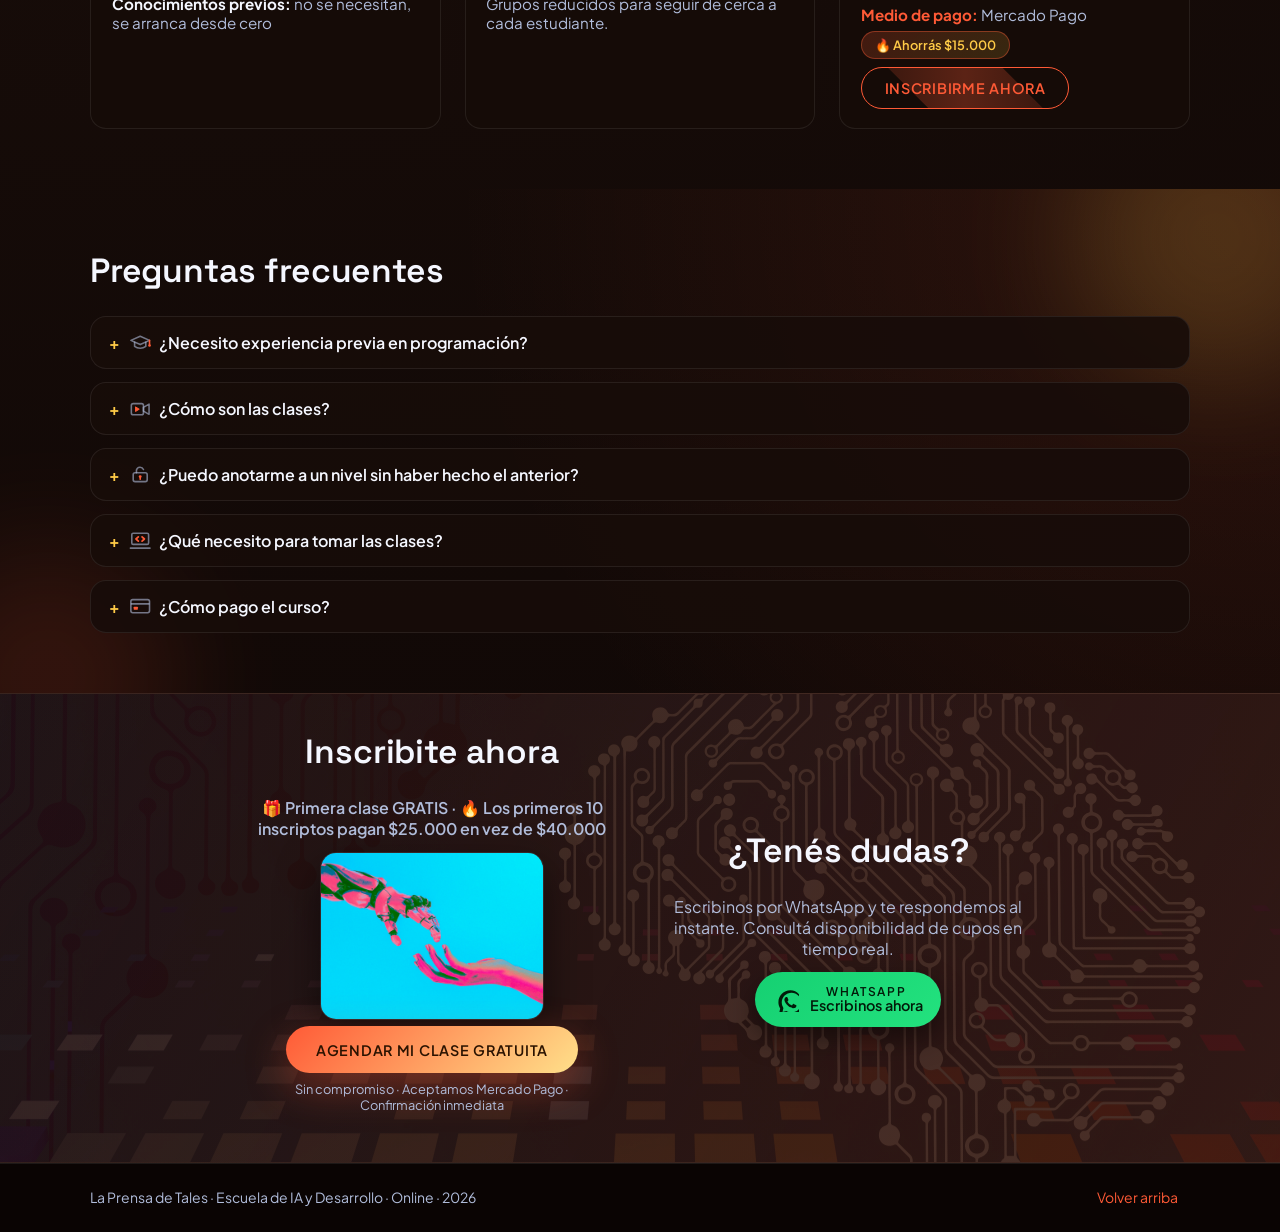
==== commit e5906c4b: "feat: template de mail de inscripcion con pago por Mercado Pago Agrega email/ con el correo que se m" ====
--- a/index.html
+++ b/index.html
@@ -413,8 +413,8 @@
           </div>
           <div class="details-col">
             <h3><svg class="ico details-icon" aria-hidden="true"><use href="#ico-clock"/></svg> Público y horarios</h3>
-            <p><strong>Jóvenes:</strong> 13 a 17 años · Viernes de 17:00 a 19:00 h</p>
-            <p><strong>Adultos:</strong> todas las edades · Miércoles de 17:00 a 19:00 h</p>
+            <p><strong>Jóvenes:</strong> 13 a 17 años · Viernes de 18:00 a 20:00 h</p>
+            <p><strong>Adultos:</strong> todas las edades · Miércoles de 18:00 a 20:00 h</p>
             <p><strong>Duración:</strong> 6 semanas por nivel, clases de 2 horas</p>
             <p class="details-highlight">Grupos reducidos para seguir de cerca a cada estudiante.</p>
           </div>
@@ -446,7 +446,7 @@
             </details>
             <details class="faq-item">
               <summary><svg class="ico faq-icon" aria-hidden="true"><use href="#ico-video"/></svg> ¿Cómo son las clases?</summary>
-              <p>Son en vivo por Google Meet, con grupos reducidos. Jóvenes (13 a 17 años) los viernes, y adultos (todas las edades) los miércoles, ambos de 17:00 a 19:00 h.</p>
+              <p>Son en vivo por Google Meet, con grupos reducidos. Jóvenes (13 a 17 años) los viernes, y adultos (todas las edades) los miércoles, ambos de 18:00 a 20:00 h.</p>
             </details>
             <details class="faq-item">
               <summary><svg class="ico faq-icon" aria-hidden="true"><use href="#ico-unlock"/></svg> ¿Puedo anotarme a un nivel sin haber hecho el anterior?</summary>
